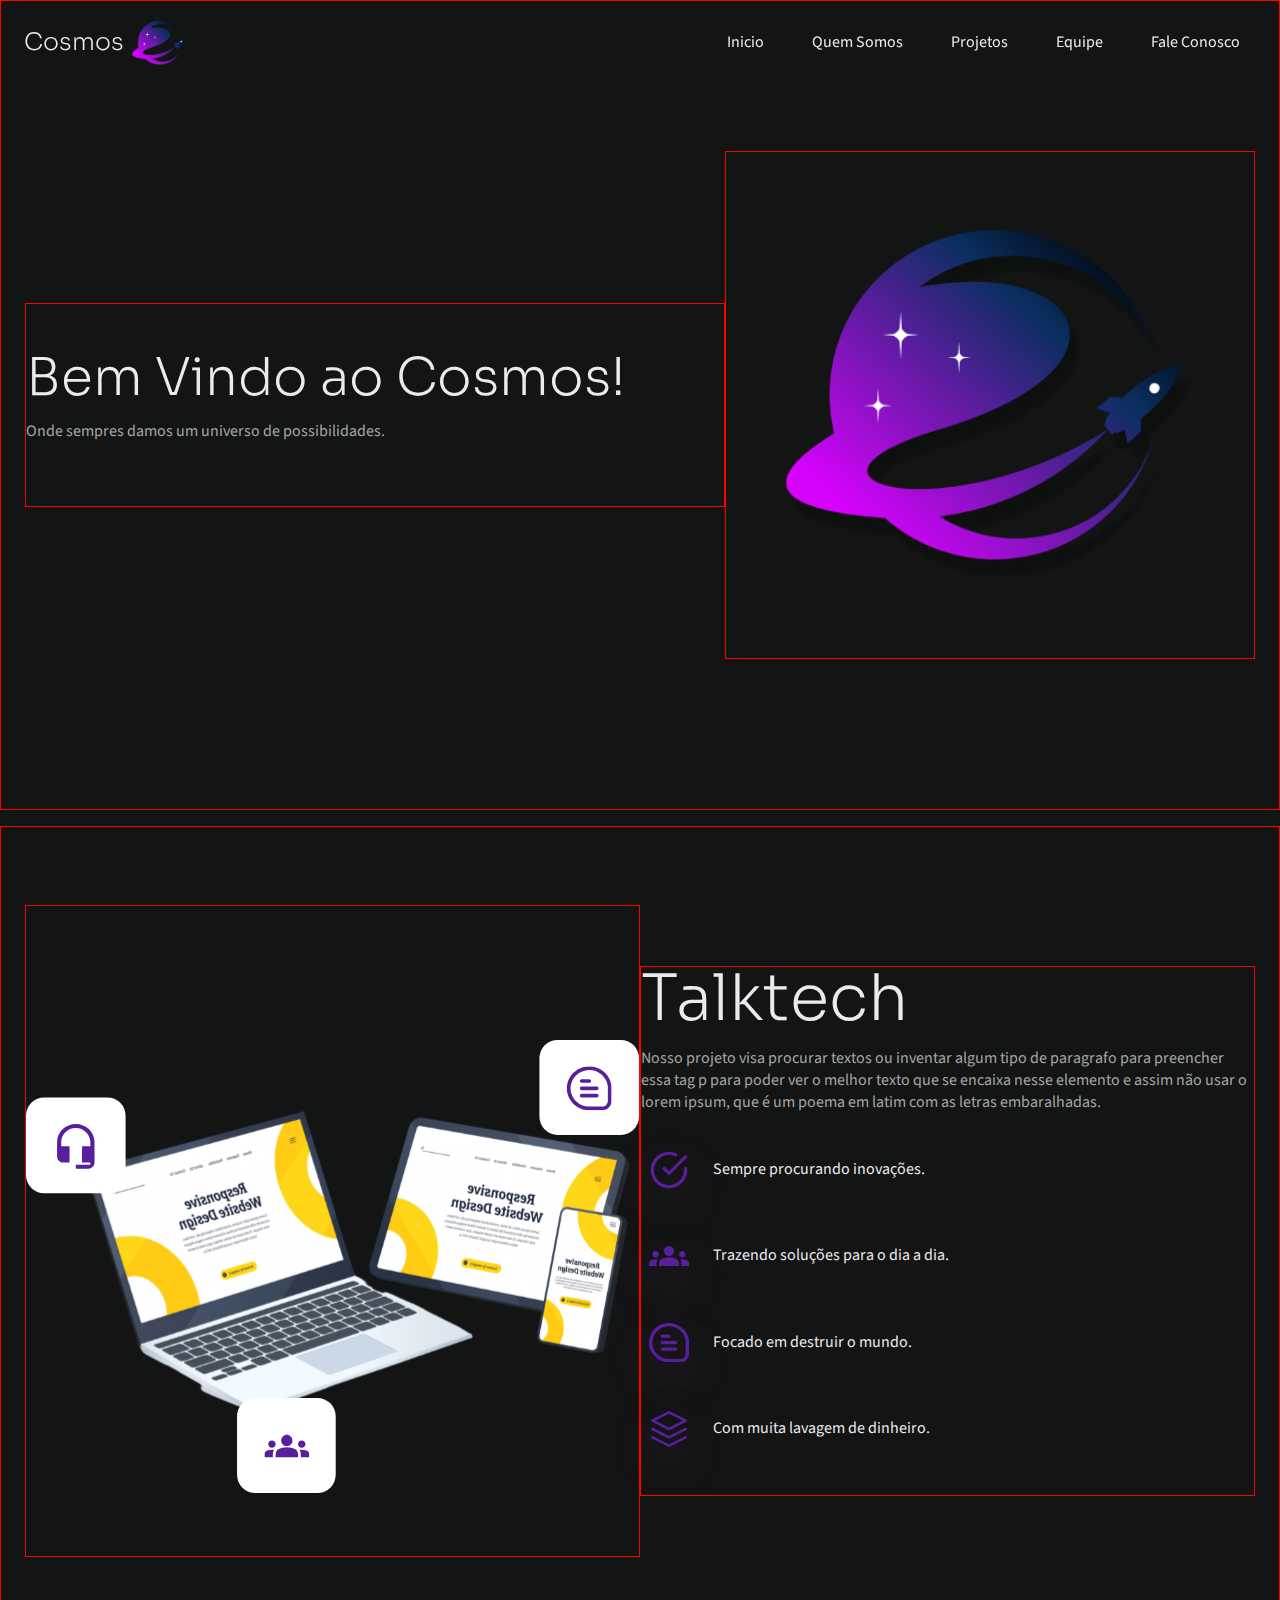
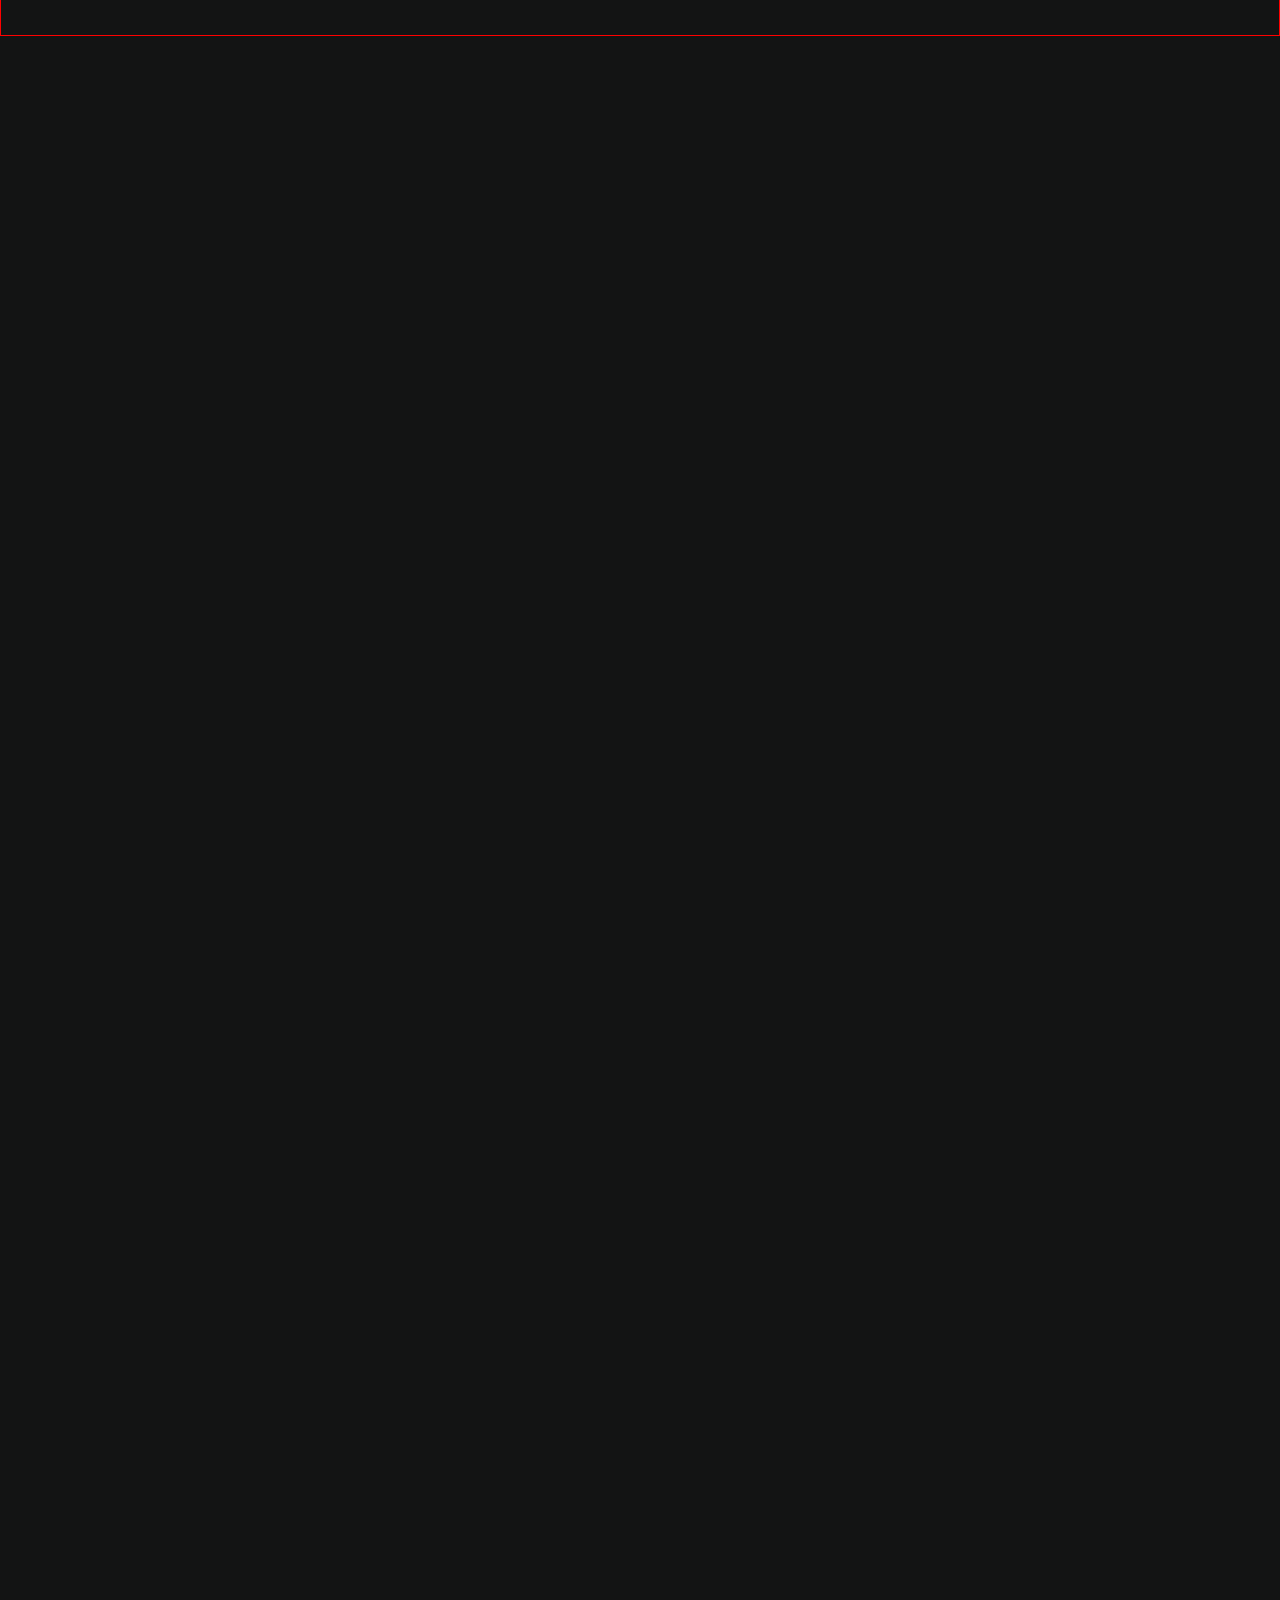
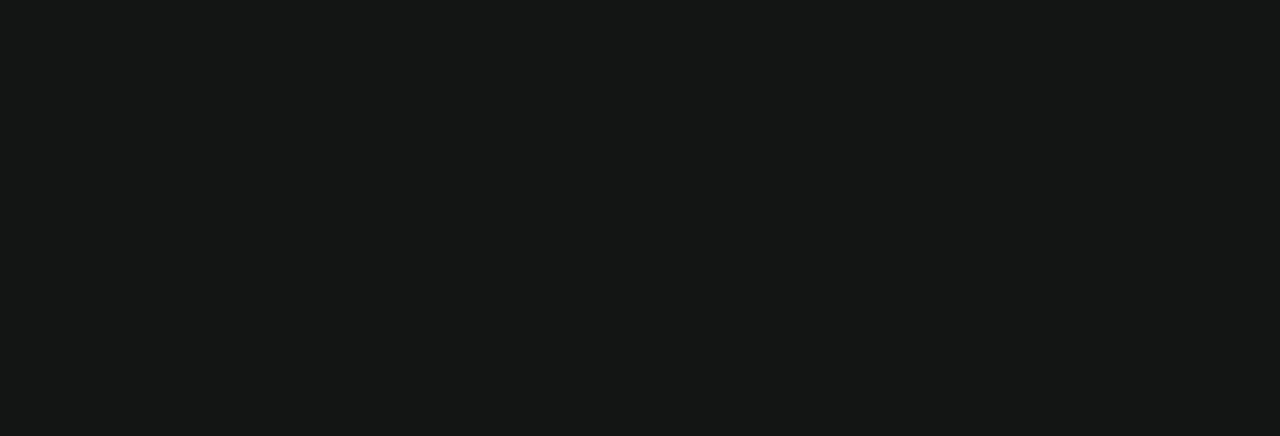
==== Cosmos/index.html @ 4d796daf "Add files via upload" ====
<!DOCTYPE html>
<html lang="pt-br">
<head>
    <meta charset="UTF-8">
    <meta http-equiv="X-UA-Compatible" content="IE=edge">
    <meta name="viewport" content="width=device-width, initial-scale=1.0">
    <link rel="preconnect" href="https://fonts.googleapis.com">
    <link rel="preconnect" href="https://fonts.gstatic.com" crossorigin>
    <link href="https://fonts.googleapis.com/css2?family=Sora:wght@300&family=Source+Sans+Pro:wght@200&display=swap" rel="stylesheet">
    <title>Cosmos</title>
    <link rel="stylesheet" href="css/style.css">
    <script src="js/svg-inject.min.js"></script>
</head>
<body>

    <!---========= HEADER =========-->
    <header id="header">

        <!---========= NAV-BAR MOBILE =========-->
        <nav class="navbar-mobile">
            <div class="bx" id="bx"></div>
            <div class="logo-nav">
                <h4>Cosmos</h4>
                <img id="img-logo" src="img/logomini.png" alt="">
            </div>
        </nav>

        <!---========= NAV-BAR DESKTOP =========-->
        <nav class="navbar-desktop">
            <div class="navbar-desktop-item-1">
                <div class="logo-nav">
                    <h4>Cosmos</h4>
                    <img id="img-logo" src="img/logomini.png" alt="">
                </div>
            </div>
            <div class="navbar-desktop-item-2">
                <a href="" class="nav-link-desktop">Inicio</a>
                <a href="" class="nav-link-desktop">Quem Somos</a>
                <a href="" class="nav-link-desktop">Projetos</a>
                <a href="" class="nav-link-desktop">Equipe</a>
                <a href="" class="nav-link-desktop">Fale Conosco</a>
            </div>
        </nav>

        <!---========= MENU MOBILE =========-->
        <nav class="menu-mobile" id="menu-mobile">
            <div class="nav-list-mobile">
                <a href="" class="nav-link-mobile mb-1">Inicio</a>
                <a href="" class="nav-link-mobile mb-1">Quem Somos</a>
                <a href="" class="nav-link-mobile mb-1">Projetos</a>
                <a href="" class="nav-link-mobile mb-1">Equipe</a>
                <a href="" class="nav-link-mobile mb-1">Fale Conosco</a>
            </div>
        </nav>

    </header>

    <!---========= HERO =========-->
    <main class="container border hero py-5">
        <div class="flex-item-2 py-3 border">
            <h2>Bem Vindo ao Cosmos!</h2>
            <p class="my-2">Onde sempres damos um universo de possibilidades.</p>
        </div>
        <div class="flex-item-1 border">
            <div class="logo">
                <img src="img/logo.png" alt="">
            </div>
        </div>
    </main>
    <!---========= TalkTech =========-->
    <section class="container border hero py-5 mt-2">
        <div class="flex-item-1 py-3 border">
            <img src="img/computer-icons.svg" alt="" width="500px" height="550px">
        </div>
        <div class="flex-item-1 border flex-column">
            <h1>Talktech</h1>
            <p class="mt-2">Nosso projeto visa procurar textos ou inventar algum tipo de paragrafo para preencher
                essa tag p para poder ver o melhor texto que se encaixa nesse elemento e assim não usar
                o lorem ipsum, que é um poema em latim com as letras embaralhadas.
            </p>
            <ul class="list mt-6">
                <li class="list-item bg-icon-check"><a>Sempre procurando inovações.</a></li>
                <li class="list-item bg-icon-people"><a>Trazendo soluções para o dia a dia.</a></li>
                <li class="list-item bg-icon-chat"><a>Focado em destruir o mundo.</a></li>
                <li class="list-item bg-icon-amount-cards"><a>Com muita lavagem de dinheiro.</a></li>
            </ul>
        </div>
    </section>

    <div style="height: 2000px;"></div>


    <!---========= JS =========-->
    <script src="js/app.js"></script>

</body>
</html>
---- Cosmos/css/style.css ----
*,
*:after,
*:before {
  padding: 0;
  margin: 0;
  box-sizing: border-box;
}

.container {
  max-width: 1440px;
  margin: 0 auto;
  padding: 96px 24px;
  display: flex;
  justify-content: center;
  align-items: center;
  flex-direction: row;
  overflow: hidden;
}
@media screen and (max-width: 960px) {
  .container {
    flex-direction: column;
    padding: 32px 18px;
  }
}

.flex-start {
  display: flex;
  justify-content: flex-start;
  align-items: center;
}

.flex-center {
  display: flex;
  justify-content: center;
  align-items: center;
}

.flex-column {
  flex-direction: column;
}

.relative {
  position: relative;
}

.flex-wrap {
  flex-wrap: wrap;
}

.flex-item-1 {
  flex: 1 1 360px;
}

.flex-item-2 {
  flex: 2 1 360px;
}

.flex-item-3 {
  flex: 3 1 360px;
}

.flex-item-4 {
  flex: 4 1 360px;
}

.flex-item-5 {
  flex: 5 1 360px;
}

.flex-item-auto {
  flex: 2 1 auto;
}

.w-auto {
  width: auto;
}

.w-100 {
  width: 100%;
}

.w-75 {
  width: 75%;
}

.w-50 {
  width: 50%;
}

.w-25 {
  width: 25%;
}

.hidden {
  overflow: hidden;
}

.hero {
  height: 90vh;
}
@media screen and (max-width: 960px) {
  .hero {
    height: auto;
  }
}

.list {
  margin-top: 36px;
}

.list-item {
  list-style: none;
  position: relative;
  padding: 8px 8px 8px 72px;
  margin-bottom: 48px;
}
@media screen and (max-width: 960px) {
  .list-item {
    margin-bottom: 32px;
  }
}
.list-item::after {
  position: absolute;
  top: 0;
  left: -8px;
  content: "";
  width: 64px;
  height: 64px;
}

h1 {
  color: #edeaef;
  font-family: "Sora", sans-serif;
  font-weight: 250;
  font-size: 64px;
  line-height: 100%;
}
@media screen and (max-width: 960px) {
  h1 {
    font-family: "Sora", sans-serif;
    font-weight: 250;
    font-size: 36px;
    line-height: 100%;
  }
}

h2 {
  color: #edeaef;
  font-family: "Sora", sans-serif;
  font-weight: 250;
  font-size: 52px;
  line-height: 100%;
}
@media screen and (max-width: 960px) {
  h2 {
    font-family: "Sora", sans-serif;
    font-weight: 250;
    font-size: 36px;
    line-height: 100%;
  }
}

h3 {
  color: #edeaef;
  font-family: "Sora", sans-serif;
  font-weight: 250;
  font-size: 36px;
  line-height: 120%;
}
@media screen and (max-width: 960px) {
  h3 {
    font-family: "Sora", sans-serif;
    font-weight: 250;
    font-size: 24px;
    line-height: 120%;
  }
}

h4 {
  color: #edeaef;
  font-family: "Sora", sans-serif;
  font-weight: 250;
  font-size: 24px;
  line-height: 130%;
}
@media screen and (max-width: 960px) {
  h4 {
    font-family: "Sora", sans-serif;
    font-weight: 250;
    font-size: 18px;
    line-height: 130%;
  }
}

h5 {
  text-transform: uppercase;
  background: linear-gradient(220.94deg, #a950c4 14.43%, #82269e 85.28%);
  background-clip: text;
  -webkit-background-clip: text;
  -webkit-text-fill-color: transparent;
  font-weight: bold;
  font-family: "Sora", sans-serif;
  font-weight: 250;
  font-size: 18px;
  line-height: 140%;
}
@media screen and (max-width: 960px) {
  h5 {
    font-family: "Sora", sans-serif;
    font-weight: 250;
    font-size: 16px;
    line-height: 150%;
  }
}

p {
  color: #a6a6a7;
  font-family: "Source Sans Pro", sans-serif;
  font-size: 16px;
  line-height: 140%;
}
@media screen and (max-width: 960px) {
  p {
    font-family: "Source Sans Pro", sans-serif;
    font-size: 14px;
    line-height: 150%;
  }
}

.bold {
  font-weight: bold;
  color: #353436;
}

strong {
  color: #232224;
  font-family: "Source Sans Pro", sans-serif;
  font-size: 16px;
  line-height: 140%;
}
@media screen and (max-width: 960px) {
  strong {
    font-family: "Source Sans Pro", sans-serif;
    font-size: 14px;
    line-height: 150%;
  }
}

.text-center {
  text-align: center;
}

a {
  font-family: "Source Sans Pro", sans-serif;
  font-size: 16px;
  line-height: 140%;
  text-decoration: none;
  color: #edeaef;
  transition: 0.5s ease;
}
a:hover {
  opacity: 0.9;
}

.btn {
  background: linear-gradient(220.94deg, #a950c4 14.43%, #82269e 85.28%);
  border-radius: 14px;
  text-decoration: none;
  font-family: "Source Sans Pro", sans-serif;
  font-size: 14px;
  line-height: 150%;
  color: #fefbff;
  padding: 12px 32px;
  transition: 0.3s ease;
  box-shadow: 0px 17px 17px rgba(204, 204, 204, 0.04), 0px 5.125px 5.125px rgba(204, 204, 204, 0.0260636), 0px 2.12866px 2.12866px rgba(204, 204, 204, 0.02), 0px 0.769896px 0.769896px rgba(204, 204, 204, 0.0139364);
}
.btn:hover {
  box-shadow: 0px 17px 17px rgba(169, 80, 196, 0.13), 0px 5.125px 5.125px rgba(169, 80, 196, 0.0847066), 0px 2.12866px 2.12866px rgba(169, 80, 196, 0.065), 0px 0.769896px 0.769896px rgba(169, 80, 196, 0.0452935);
  transform: scale(1.02);
  opacity: 0.9;
}

.s-0 {
  margin: 0;
  padding: 0;
}

.m-1 {
  margin: 8px;
}

.m-2 {
  margin: 16px;
}

.m-3 {
  margin: 48px;
}

.m-4 {
  margin: 72px;
}

.m-5 {
  margin: 128px;
}

.mt-1 {
  margin-top: 8px;
}

.mt-2 {
  margin-top: 16px;
}

.mt-3 {
  margin-top: 48px;
}

.mt-4 {
  margin-top: 72px;
}

.mt-5 {
  margin-top: 128px;
}

.ml-1 {
  margin-left: 8px;
}

.ml-2 {
  margin-left: 16px;
}

.ml-3 {
  margin-left: 48px;
}

.ml-4 {
  margin-left: 72px;
}

.ml-5 {
  margin-left: 128px;
}

.mr-1 {
  margin-right: 8px;
}

.mr-2 {
  margin-right: 16px;
}

.mr-3 {
  margin-right: 48px;
}

.mr-4 {
  margin-right: 72px;
}

.mr-5 {
  margin-right: 128px;
}

.mb-1 {
  margin-bottom: 8px;
}

.mb-2 {
  margin-bottom: 16px;
}

.mb-3 {
  margin-bottom: 48px;
}

.mb-4 {
  margin-bottom: 72px;
}

.mb-5 {
  margin-bottom: 128px;
}

.mx-1 {
  margin-left: 8px;
  margin-right: 8px;
}

.mx-2 {
  margin-left: 16px;
  margin-right: 16px;
}

.mx-3 {
  margin-left: 48px;
  margin-right: 48px;
}

.mx-4 {
  margin-left: 72px;
  margin-right: 72px;
}

.mx-5 {
  margin-left: 128px;
  margin-right: 128px;
}

.my-1 {
  margin-top: 8px;
  margin-bottom: 8px;
}

.my-2 {
  margin-top: 16px;
  margin-bottom: 16px;
}

.my-3 {
  margin-top: 48px;
  margin-bottom: 48px;
}

.my-4 {
  margin-top: 72px;
  margin-bottom: 72px;
}

.my-5 {
  margin-top: 128px;
  margin-bottom: 128px;
}

.p-1 {
  padding: 8px;
}

.p-2 {
  padding: 16px;
}

.p-3 {
  padding: 48px;
}

.p-4 {
  padding: 72px;
}

.p-5 {
  padding: 128px;
}

.pt-1 {
  padding-top: 8px;
}

.pt-2 {
  padding-top: 16px;
}

.pt-3 {
  padding-top: 48px;
}

.pt-4 {
  padding-top: 72px;
}

.pt-5 {
  padding-top: 128px;
}

.pl-1 {
  padding-left: 8px;
}

.pl-2 {
  padding-left: 16px;
}

.pl-3 {
  padding-left: 48px;
}

.pl-4 {
  padding-left: 72px;
}

.pl-5 {
  padding-left: 128px;
}

.pr-1 {
  padding-right: 8px;
}

.pr-2 {
  padding-right: 16px;
}

.pr-3 {
  padding-right: 48px;
}

.pr-4 {
  padding-right: 72px;
}

.pr-5 {
  padding-right: 128px;
}

.pb-1 {
  padding-bottom: 8px;
}

.pb-2 {
  padding-bottom: 16px;
}

.pb-3 {
  padding-bottom: 48px;
}

.pb-4 {
  padding-bottom: 72px;
}

.pb-5 {
  padding-bottom: 128px;
}

.px-1 {
  padding-left: 8px;
  padding-right: 8px;
}

.px-2 {
  padding-left: 16px;
  padding-right: 16px;
}

.px-3 {
  padding-left: 48px;
  padding-right: 48px;
}

.px-4 {
  padding-left: 72px;
  padding-right: 72px;
}

.px-5 {
  padding-left: 128px;
  padding-right: 128px;
}

.py-1 {
  padding-top: 8px;
  padding-bottom: 8px;
}

.py-2 {
  padding-top: 16px;
  padding-bottom: 16px;
}

.py-3 {
  padding-top: 48px;
  padding-bottom: 48px;
}

.py-4 {
  padding-top: 72px;
  padding-bottom: 72px;
}

.py-5 {
  padding-top: 128px;
  padding-bottom: 128px;
}

html {
  scroll-behavior: smooth;
}

body {
  width: 100%;
  height: 100vh;
  position: relative;
  scroll-behavior: smooth;
  background: #131414;
}

svg {
  width: 100%;
}

img {
  width: 100%;
}

#img-logo {
  width: 100%;
  height: 65px;
}

.border {
  border: 1px solid red;
}

header {
  width: 100%;
  background-color: transparent;
  box-shadow: none;
  transition: 0.5s ease;
  position: fixed;
  z-index: 800;
}

.active-header {
  background: rgba(28, 28, 28, 0.45);
  -webkit-backdrop-filter: blur(19.5px);
          backdrop-filter: blur(19.5px);
}

.navbar-desktop {
  max-width: 1440px;
  margin: 0 auto;
  padding: 10px 24px;
  display: flex;
  justify-content: space-between;
  align-items: center;
}
@media screen and (max-width: 960px) {
  .navbar-desktop {
    display: none;
  }
}

.logo-nav {
  display: flex;
  justify-content: center;
  align-items: center;
  z-index: 800;
}

.logo {
  display: flex;
  justify-content: center;
  align-items: center;
}

.navbar-desktop-item-1 {
  flex: 1 1 auto;
  display: flex;
  justify-content: flex-start;
  align-items: center;
}

.navbar-desktop-item-2 {
  flex: 1 1 auto;
  display: flex;
  justify-content: flex-end;
  align-items: center;
}

.nav-link-desktop {
  margin-left: 16px;
  display: inline-block;
  padding: 12px 16px;
}

.navbar-mobile {
  max-width: 1440px;
  margin: 0 auto;
  padding: 10px 24px;
  display: none;
}
@media screen and (max-width: 960px) {
  .navbar-mobile {
    display: flex;
    justify-content: space-between;
    align-items: center;
  }
}

.bx {
  width: 36px;
  height: 36px;
  position: relative;
  cursor: pointer;
  z-index: 800;
}
.bx:after {
  content: "";
  position: absolute;
  top: 40%;
  left: 17%;
  width: 70%;
  height: 2px;
  border-radius: 2px;
  background-color: #82269e;
  transition: 0.7s ease;
}
.bx:before {
  content: "";
  position: absolute;
  top: 64%;
  left: 17%;
  width: 70%;
  height: 2px;
  background-color: #82269e;
  transition: 0.7s ease;
}

.active-bx {
  width: 36px;
  height: 36px;
  position: relative;
  cursor: pointer;
  z-index: 800;
}
.active-bx::after {
  content: "";
  position: absolute;
  top: 50%;
  left: 17%;
  transform: rotate(-135deg);
  width: 70%;
  height: 2px;
  background-color: #82269e;
}
.active-bx::before {
  content: "";
  position: absolute;
  top: 50%;
  left: 17%;
  transform: rotate(315deg);
  width: 70%;
  height: 2px;
  background-color: #82269e;
}

.menu-mobile {
  width: 100vw;
  height: 100vh;
  background-color: #161617;
  display: flex;
  justify-content: center;
  align-items: center;
  position: absolute;
  opacity: 0;
  pointer-events: none;
  z-index: 999;
  transition: 0.7s ease;
}

.active-menu-mobile {
  opacity: 1;
  pointer-events: all;
}

.nav-list-mobile {
  max-width: 1440px;
  display: flex;
  flex-direction: column;
}

.nav-link-mobile {
  display: inline-block;
  font-family: "Sora", sans-serif;
  font-weight: 250;
  font-size: 36px;
  line-height: 120%;
  color: #a6a6a7;
  padding: 16px 24px;
  position: relative;
}
.nav-link-mobile::after {
  content: "";
  position: absolute;
  top: 90%;
  left: 16px;
  width: 0%;
  height: 2px;
  transition: 1s ease;
  background-color: #82269e;
}
.nav-link-mobile:hover {
  color: #82269e;
}
.nav-link-mobile:hover::After {
  width: 100%;
}

.bg-icon-mobile::after {
  background-image: url("../svg/icon-mobile.svg");
  background-size: cover;
  transition: 0.5s ease;
  cursor: pointer;
  filter: drop-shadow(0px 16px 24px rgba(169, 80, 196, 0.25));
}
.bg-icon-mobile:hover::after {
  transform: scale(1.05);
}

.bg-icon-time::after {
  background-image: url("../svg/icon-time.svg");
  background-size: cover;
  transition: 0.5s ease;
  cursor: pointer;
  filter: drop-shadow(0px 16px 24px rgba(169, 80, 196, 0.25));
}
.bg-icon-time:hover::after {
  transform: scale(1.05);
}

.bg-icon-config::after {
  background-image: url("../svg/icon-config.svg");
  background-size: cover;
  transition: 0.5s ease;
  cursor: pointer;
  filter: drop-shadow(0px 16px 24px rgba(169, 80, 196, 0.25));
}
.bg-icon-config:hover::after {
  transform: scale(1.05);
}

.bg-icon-contactless::after {
  background-image: url("../svg/icon-contactless.svg");
  background-size: cover;
  transition: 0.5s ease;
  cursor: pointer;
  filter: drop-shadow(0px 16px 24px rgba(169, 80, 196, 0.25));
}
.bg-icon-contactless:hover::after {
  transform: scale(1.05);
}

.bg-icon-card::after {
  background-image: url("../svg/icon-card.svg");
  background-size: cover;
  transition: 0.5s ease;
  cursor: pointer;
  filter: drop-shadow(0px 16px 24px rgba(169, 80, 196, 0.25));
}
.bg-icon-card:hover::after {
  transform: scale(1.05);
}

.bg-icon-check::after {
  background-image: url("../img/check-circle.svg");
  background-size: cover;
  transition: 0.5s ease;
  cursor: pointer;
  filter: drop-shadow(0px 16px 24px rgba(169, 80, 196, 0.25));
  width: 40px;
  height: 40px;
  left: 8px;
}
.bg-icon-check:hover::after {
  transform: scale(1.05);
}

.bg-icon-people::after {
  background-image: url("../img/icon-people.svg");
  background-size: cover;
  transition: 0.5s ease;
  cursor: pointer;
  filter: drop-shadow(0px 16px 24px rgba(169, 80, 196, 0.25));
  width: 40px;
  height: 40px;
  left: 8px;
}
.bg-icon-people:hover::after {
  transform: scale(1.05);
}

.bg-icon-chat::after {
  background-image: url("../img/icon-chat.svg");
  background-size: cover;
  transition: 0.5s ease;
  cursor: pointer;
  filter: drop-shadow(0px 16px 24px rgba(169, 80, 196, 0.25));
  width: 40px;
  height: 40px;
  left: 8px;
}
.bg-icon-chat:hover::after {
  transform: scale(1.05);
}

.bg-icon-amount-cards::after {
  background-image: url("../img/icon-amount-cards.svg");
  background-size: cover;
  transition: 0.5s ease;
  cursor: pointer;
  filter: drop-shadow(0px 16px 24px rgba(169, 80, 196, 0.25));
  width: 40px;
  height: 40px;
  left: 8px;
}
.bg-icon-amount-cards:hover::after {
  transform: scale(1.05);
}/*# sourceMappingURL=style.css.map */
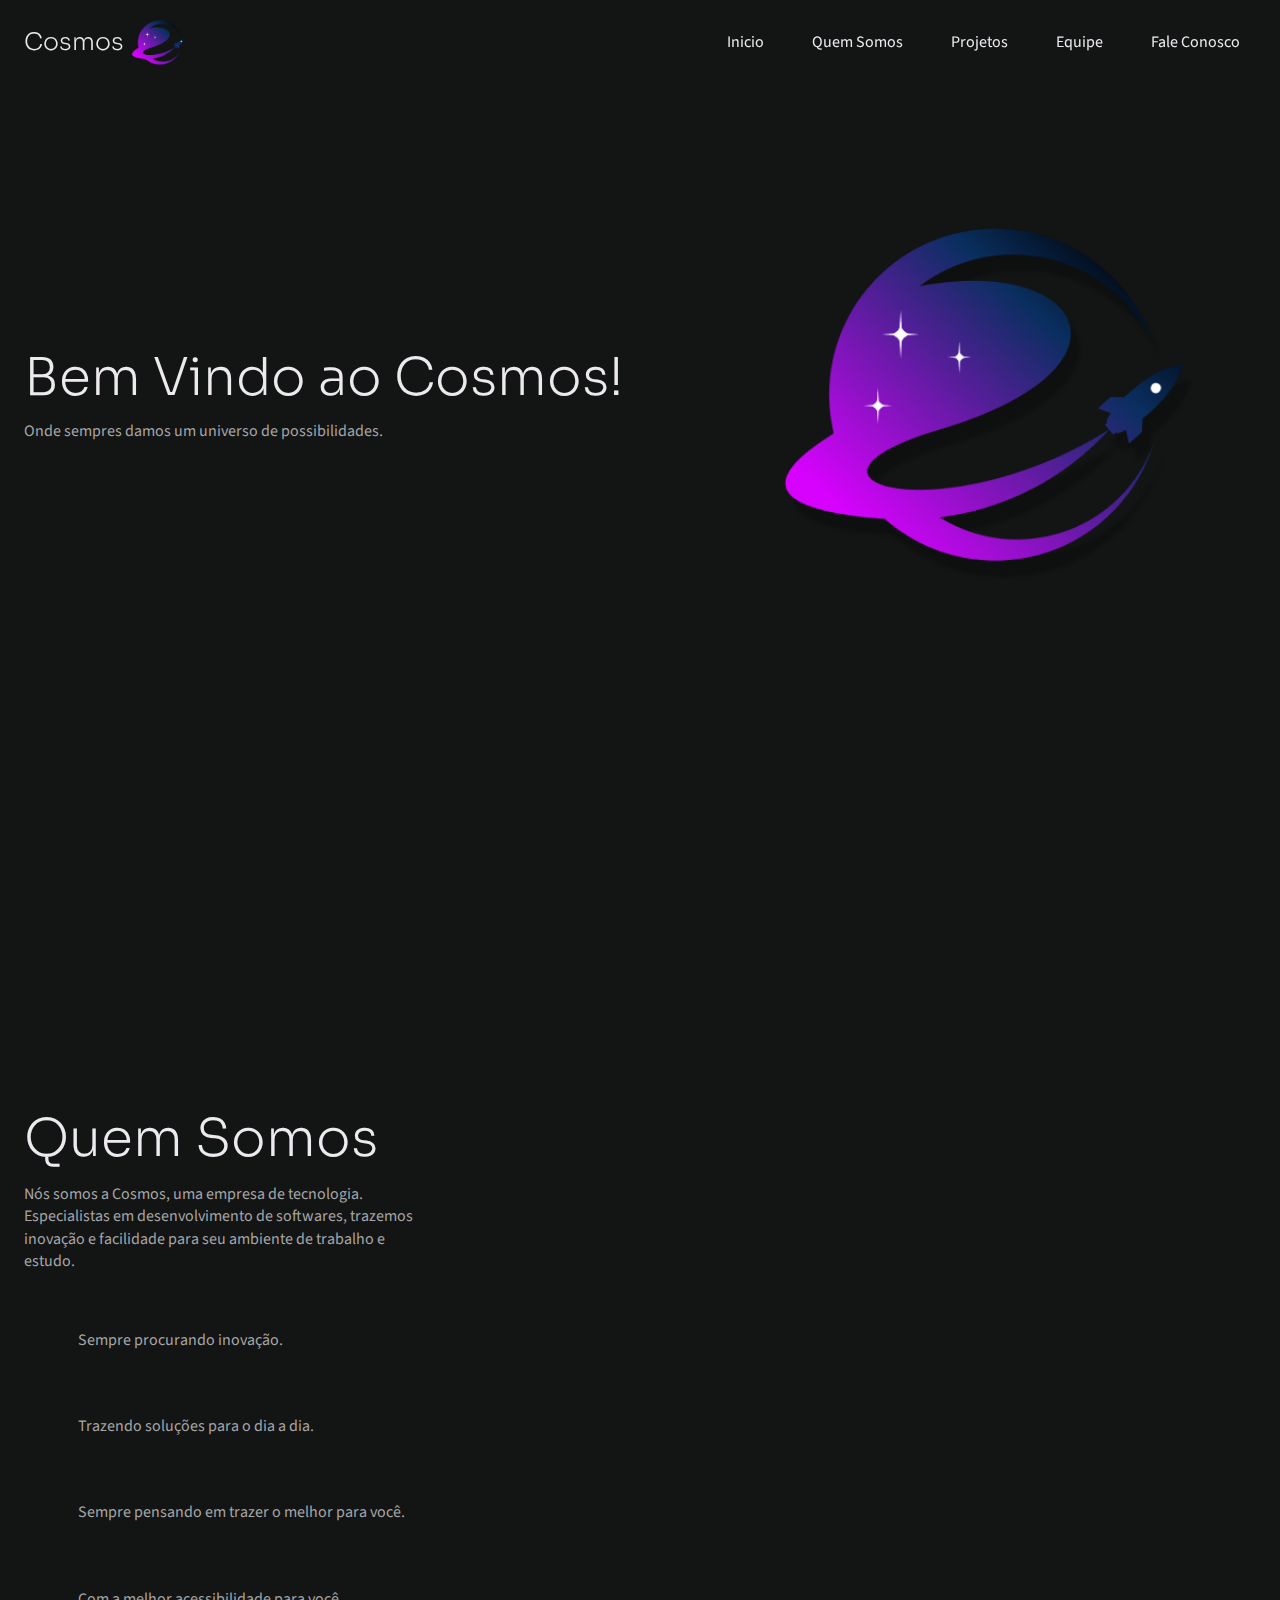
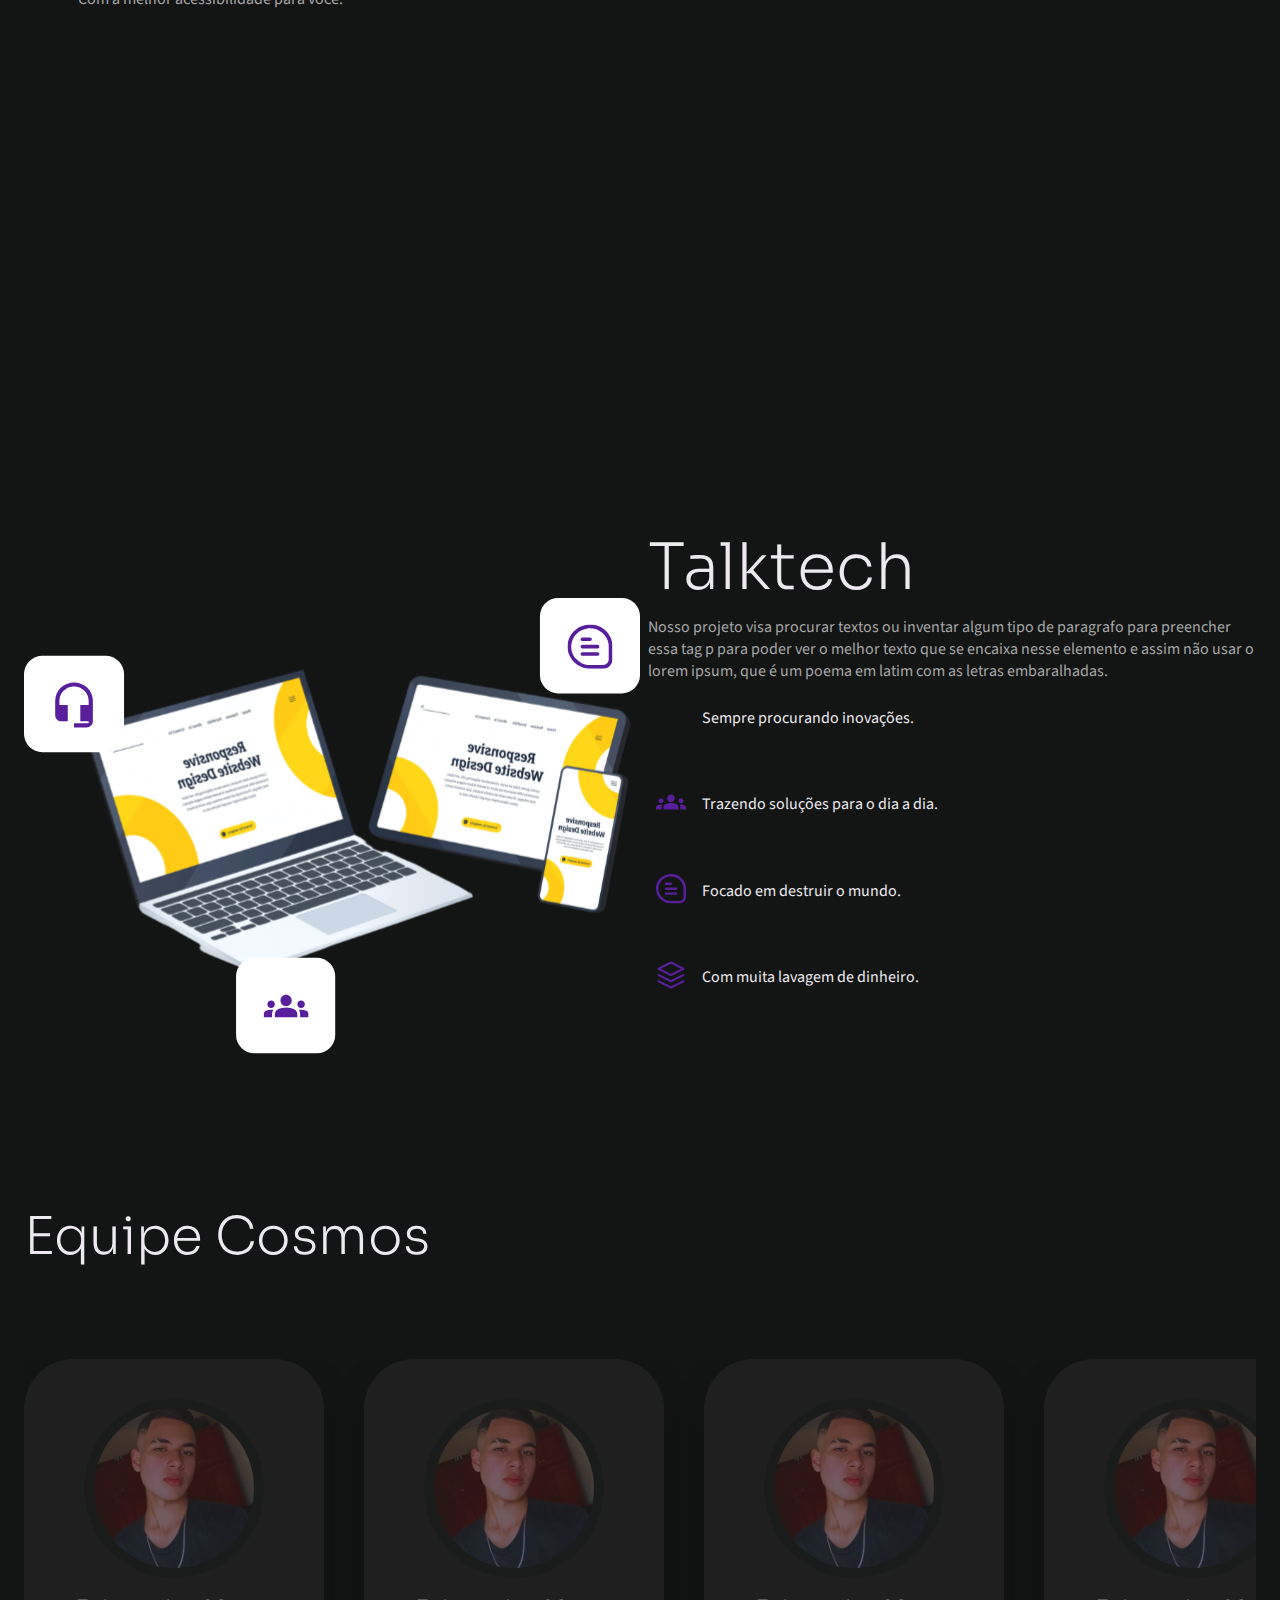
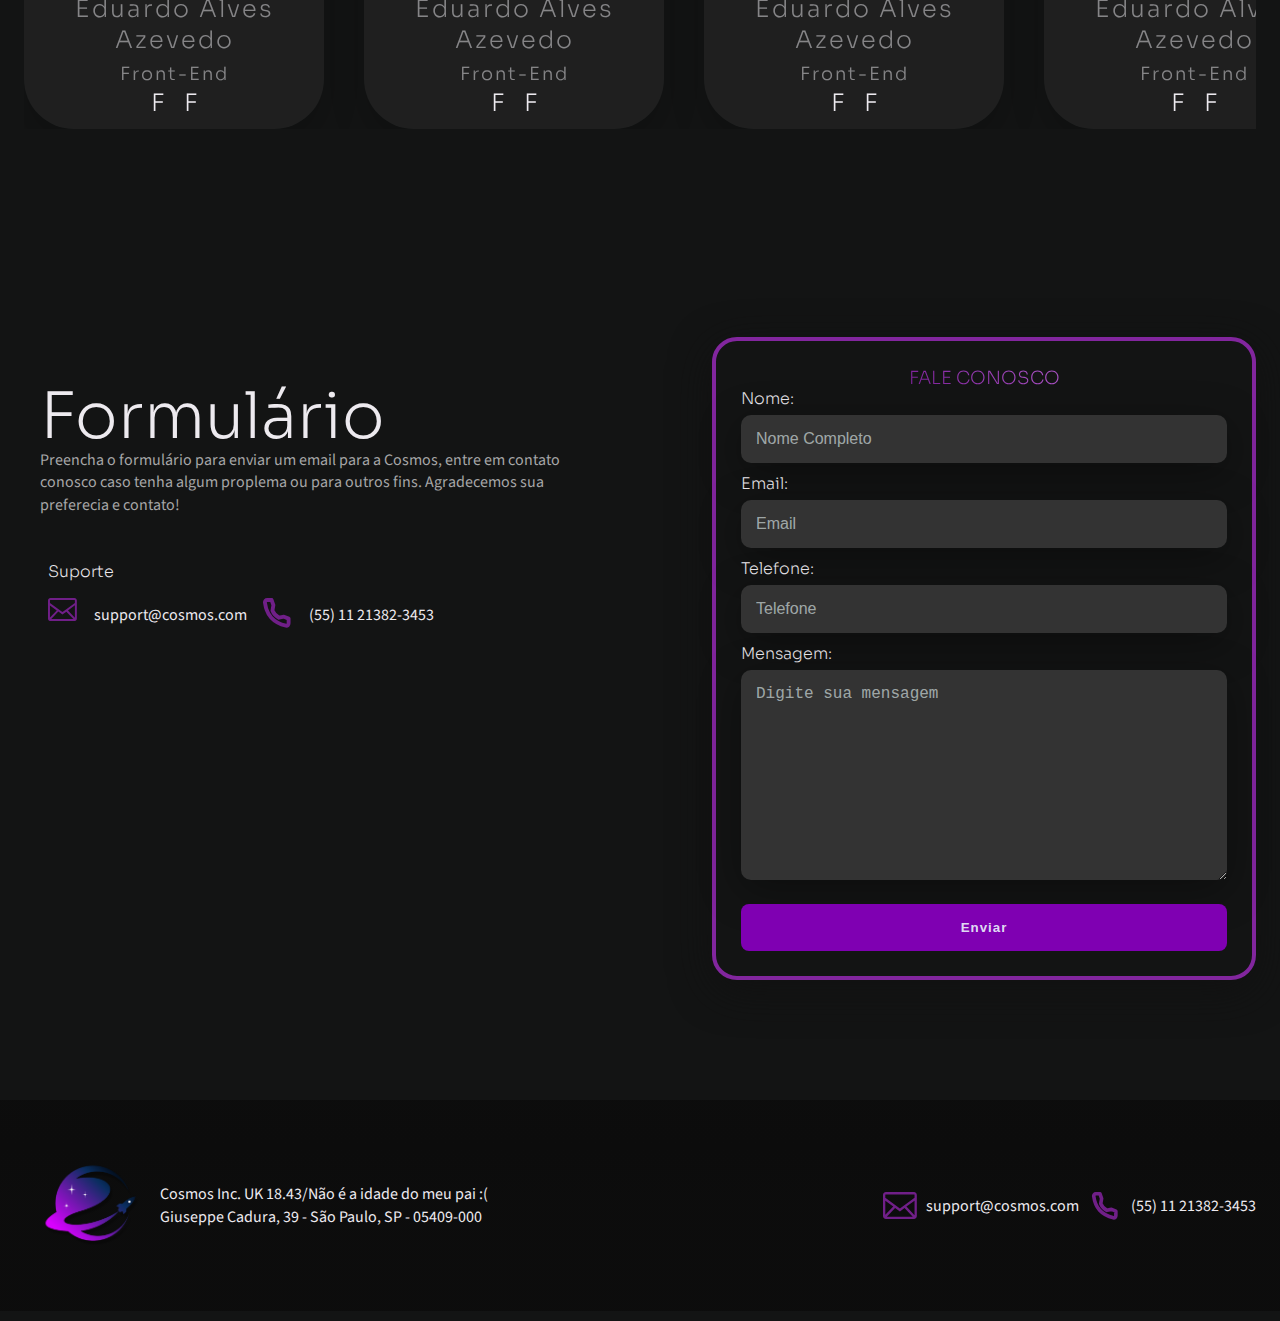
==== commit 6e904b29: "Add files via upload" ====
--- a/Cosmos/index.html
+++ b/Cosmos/index.html
@@ -1,16 +1,19 @@
 <!DOCTYPE html>
 <html lang="pt-br">
+
 <head>
     <meta charset="UTF-8">
     <meta http-equiv="X-UA-Compatible" content="IE=edge">
     <meta name="viewport" content="width=device-width, initial-scale=1.0">
     <link rel="preconnect" href="https://fonts.googleapis.com">
     <link rel="preconnect" href="https://fonts.gstatic.com" crossorigin>
-    <link href="https://fonts.googleapis.com/css2?family=Sora:wght@300&family=Source+Sans+Pro:wght@200&display=swap" rel="stylesheet">
+    <link href="https://fonts.googleapis.com/css2?family=Sora:wght@300&family=Source+Sans+Pro:wght@200&display=swap"rel="stylesheet">
+    <link rel="stylesheet" href="https://unpkg.com/swiper/swiper-bundle.min.css">
     <title>Cosmos</title>
     <link rel="stylesheet" href="css/style.css">
     <script src="js/svg-inject.min.js"></script>
 </head>
+
 <body>
 
     <!---========= HEADER =========-->
@@ -56,29 +59,64 @@
     </header>
 
     <!---========= HERO =========-->
-    <main class="container border hero py-5">
-        <div class="flex-item-2 py-3 border">
+    <main class="container hero py-5">
+        <div class="flex-item-2 py-3">
             <h2>Bem Vindo ao Cosmos!</h2>
             <p class="my-2">Onde sempres damos um universo de possibilidades.</p>
         </div>
-        <div class="flex-item-1 border">
+        <div class="flex-item-1">
             <div class="logo">
                 <img src="img/logo.png" alt="">
             </div>
         </div>
     </main>
+
+    <!---========= SECTION PEOPLE =========-->
+    <section class="container">
+        <div class="flex-item-4 flex-column">
+            <h2>Quem Somos</h2>
+            <br>
+            <p>
+                Nós somos a Cosmos, uma empresa de tecnologia. Especialistas em desenvolvimento de softwares,
+                trazemos inovação e facilidade para seu ambiente de trabalho e estudo.
+            </p>
+
+            <ul class="list mt-3">
+                <li class="list-item bg-icon-check">
+                    <p>Sempre procurando inovação.</p>
+                </li>
+                <li class="list-item bg-icon-check">
+                    <p>Trazendo soluções para o dia a dia.</p>
+                </li>
+                <li class="list-item bg-icon-check">
+                    <p>Sempre pensando em trazer o melhor para você.</p>
+                </li>
+                <li class="list-item bg-icon-check">
+                    <p>Com a melhor acessibilidade para você.</p>
+                </li>
+            </ul>
+        </div>
+        <div class="flex-item-3 mx-2">
+            <img src="svg/svg-people1.svg" alt="" onload="SVGInject(this)">
+        </div>
+        <div class="flex-item-1 flex-column mx-2 my-3">
+            <img src="svg/svg-people2.svg" class="mx-2 my-2" id="people2" alt="" onload="SVGInject(this)">
+            <img src="svg/svg-people3.svg" class="mx-2 my-2" alt="" onload="SVGInject(this)">
+        </div>
+    </section>
+
     <!---========= TalkTech =========-->
-    <section class="container border hero py-5 mt-2">
-        <div class="flex-item-1 py-3 border">
-            <img src="img/computer-icons.svg" alt="" width="500px" height="550px">
-        </div>
-        <div class="flex-item-1 border flex-column">
+    <section class="container hero py-5 mt-2">
+        <div class="flex-item-1 py-3">
+            <img src="svg/computer-icons.svg" alt="" width="500px" height="550px">
+        </div>
+        <div class="flex-item-1 flex-column pl-1">
             <h1>Talktech</h1>
             <p class="mt-2">Nosso projeto visa procurar textos ou inventar algum tipo de paragrafo para preencher
                 essa tag p para poder ver o melhor texto que se encaixa nesse elemento e assim não usar
                 o lorem ipsum, que é um poema em latim com as letras embaralhadas.
             </p>
-            <ul class="list mt-6">
+            <ul class="list mt-2">
                 <li class="list-item bg-icon-check"><a>Sempre procurando inovações.</a></li>
                 <li class="list-item bg-icon-people"><a>Trazendo soluções para o dia a dia.</a></li>
                 <li class="list-item bg-icon-chat"><a>Focado em destruir o mundo.</a></li>
@@ -87,11 +125,312 @@
         </div>
     </section>
 
-    <div style="height: 2000px;"></div>
+    <!---========= EQUIPE COSMOS =========-->
+    <section class="box mt-2">
+        <h2>Equipe Cosmos</h2>
+    </section>
+    <section class="container-swiper">
+        <div class="swiper-container">
+            <div class="swiper-wrapper">
+                <!--============ CARD DESENVOLVEDORES ===========-->
+                <div class="swiper-slide">
+                    <div class="content">
+                        <div class="imgBx mb-2"><img class="img-Devs" src="img/eduardo.jpeg" alt=""></div>
+                        <div class="contentTx">
+                            <h4 class="txt-devs">Eduardo Alves Azevedo <br> <span class="devs-func"> Front-End </span></h4>
+                        </div>    
+                    </div>
+                    <ul class="sci">
+                        <li class="icon bg-icon-inst" >
+                            <a href=""><h4>F</h4></a>
+                        </li>
+                        <li class="icon bg-icon-git" >
+                            <a href=""><h4>F</h4></a>
+                        </li>
+                    </ul>
+                </div>
+                <div class="swiper-slide">
+                    <div class="content">
+                        <div class="imgBx mb-2"><img class="img-Devs" src="img/eduardo.jpeg" alt=""></div>
+                        <div class="contentTx">
+                            <h4 class="txt-devs">Eduardo Alves Azevedo <br> <span class="devs-func"> Front-End </span></h4>
+                        </div>    
+                    </div>
+                    <ul class="sci">
+                        <li class="icon bg-icon-inst" >
+                            <a href=""><h4>F</h4></a>
+                        </li>
+                        <li class="icon bg-icon-git" >
+                            <a href=""><h4>F</h4></a>
+                        </li>
+                    </ul>
+                </div>
+                <div class="swiper-slide">
+                    <div class="content">
+                        <div class="imgBx mb-2"><img class="img-Devs" src="img/eduardo.jpeg" alt=""></div>
+                        <div class="contentTx">
+                            <h4 class="txt-devs">Eduardo Alves Azevedo <br> <span class="devs-func"> Front-End </span></h4>
+                        </div>    
+                    </div>
+                    <ul class="sci">
+                        <li class="icon bg-icon-inst" >
+                            <a href=""><h4>F</h4></a>
+                        </li>
+                        <li class="icon bg-icon-git" >
+                            <a href=""><h4>F</h4></a>
+                        </li>
+                    </ul>
+                </div>
+                <div class="swiper-slide">
+                    <div class="content">
+                        <div class="imgBx mb-2"><img class="img-Devs" src="img/eduardo.jpeg" alt=""></div>
+                        <div class="contentTx">
+                            <h4 class="txt-devs">Eduardo Alves Azevedo <br> <span class="devs-func"> Front-End </span></h4>
+                        </div>    
+                    </div>
+                    <ul class="sci">
+                        <li class="icon bg-icon-inst" >
+                            <a href=""><h4>F</h4></a>
+                        </li>
+                        <li class="icon bg-icon-git" >
+                            <a href=""><h4>F</h4></a>
+                        </li>
+                    </ul>
+                </div>
+                <div class="swiper-slide">
+                    <div class="content">
+                        <div class="imgBx mb-2"><img class="img-Devs" src="img/eduardo.jpeg" alt=""></div>
+                        <div class="contentTx">
+                            <h4 class="txt-devs">Eduardo Alves Azevedo <br> <span class="devs-func"> Front-End </span></h4>
+                        </div>    
+                    </div>
+                    <ul class="sci">
+                        <li class="icon bg-icon-inst" >
+                            <a href=""><h4>F</h4></a>
+                        </li>
+                        <li class="icon bg-icon-git" >
+                            <a href=""><h4>F</h4></a>
+                        </li>
+                    </ul>
+                </div>
+                <div class="swiper-slide">
+                    <div class="content">
+                        <div class="imgBx mb-2"><img class="img-Devs" src="img/eduardo.jpeg" alt=""></div>
+                        <div class="contentTx">
+                            <h4 class="txt-devs">Eduardo Alves Azevedo <br> <span class="devs-func"> Front-End </span></h4>
+                        </div>    
+                    </div>
+                    <ul class="sci">
+                        <li class="icon bg-icon-inst" >
+                            <a href=""><h4>F</h4></a>
+                        </li>
+                        <li class="icon bg-icon-git" >
+                            <a href=""><h4>F</h4></a>
+                        </li>
+                    </ul>
+                </div>
+                <div class="swiper-slide">
+                    <div class="content">
+                        <div class="imgBx mb-2"><img class="img-Devs" src="img/eduardo.jpeg" alt=""></div>
+                        <div class="contentTx">
+                            <h4 class="txt-devs">Eduardo Alves Azevedo <br> <span class="devs-func"> Front-End </span></h4>
+                        </div>    
+                    </div>
+                    <ul class="sci">
+                        <li class="icon bg-icon-inst" >
+                            <a href=""><h4>F</h4></a>
+                        </li>
+                        <li class="icon bg-icon-git" >
+                            <a href=""><h4>F</h4></a>
+                        </li>
+                    </ul>
+                </div>
+                <div class="swiper-slide">
+                    <div class="content">
+                        <div class="imgBx mb-2"><img class="img-Devs" src="img/eduardo.jpeg" alt=""></div>
+                        <div class="contentTx">
+                            <h4 class="txt-devs">Eduardo Alves Azevedo <br> <span class="devs-func"> Front-End </span></h4>
+                        </div>    
+                    </div>
+                    <ul class="sci">
+                        <li class="icon bg-icon-inst" >
+                            <a href=""><h4>F</h4></a>
+                        </li>
+                        <li class="icon bg-icon-git" >
+                            <a href=""><h4>F</h4></a>
+                        </li>
+                    </ul>
+                </div>
+                <div class="swiper-slide">
+                    <div class="content">
+                        <div class="imgBx mb-2"><img class="img-Devs" src="img/eduardo.jpeg" alt=""></div>
+                        <div class="contentTx">
+                            <h4 class="txt-devs">Eduardo Alves Azevedo <br> <span class="devs-func"> Front-End </span></h4>
+                        </div>    
+                    </div>
+                    <ul class="sci">
+                        <li class="icon bg-icon-inst" >
+                            <a href=""><h4>F</h4></a>
+                        </li>
+                        <li class="icon bg-icon-git" >
+                            <a href=""><h4>F</h4></a>
+                        </li>
+                    </ul>
+                </div>
+                <div class="swiper-slide">
+                    <div class="content">
+                        <div class="imgBx mb-2"><img class="img-Devs" src="img/eduardo.jpeg" alt=""></div>
+                        <div class="contentTx">
+                            <h4 class="txt-devs">Eduardo Alves Azevedo <br> <span class="devs-func"> Front-End </span></h4>
+                        </div>    
+                    </div>
+                    <ul class="sci">
+                        <li class="icon bg-icon-inst" >
+                            <a href=""><h4>F</h4></a>
+                        </li>
+                        <li class="icon bg-icon-git" >
+                            <a href=""><h4>F</h4></a>
+                        </li>
+                    </ul>
+                </div>
+                <div class="swiper-slide">
+                    <div class="content">
+                        <div class="imgBx mb-2"><img class="img-Devs" src="img/eduardo.jpeg" alt=""></div>
+                        <div class="contentTx">
+                            <h4 class="txt-devs">Eduardo Alves Azevedo <br> <span class="devs-func"> Front-End </span></h4>
+                        </div>    
+                    </div>
+                    <ul class="sci">
+                        <li class="icon bg-icon-inst" >
+                            <a href=""><h4>F</h4></a>
+                        </li>
+                        <li class="icon bg-icon-git" >
+                            <a href=""><h4>F</h4></a>
+                        </li>
+                    </ul>
+                </div>
+            </div>
+        </div>
+        <div class="button-next"></div>
+        <div class="button-prev"></div>
+    </section>
+
+    <!---========= Formulário =========-->
+    <section class="container pb-4 mt-2 flex-start-top">
+        <div class="flex-item-1 ml-2 mr-5 py-3">
+            <h1>Formulário</h1>
+            <p>
+                Preencha o formulário para enviar um email para a Cosmos, 
+                entre em contato conosco caso tenha algum proplema ou para outros fins. Agradecemos sua preferecia e contato!
+            </p>
+            <h2 class="mt-3 ml-1" style="font-size: medium;">Suporte</h2>
+            <div class="flex-start">
+                <ul class="list mt-2 flex-start">
+                    <li class="list-item bg-icon-email"><a>support@cosmos.com</a></li>
+                    <li class="list-item bg-icon-phone"><a>(55) 11 21382-3453</a></li>
+                </ul>
+            </div>
+        </div>
+        <!--
+            <form class="flex-item-1  flex-start px-2">
+            <div class="form-design  flex-column py-2 px-3">
+                <div class="flex-item-1 mt-2">
+                    <p>Nome Completo</p>
+                    <input class="input-form px-5 py-1" type="text">
+                </div>
+                <div class="flex-item-1">
+                    <p class="mt-3">Email</p>
+                    <input class="input-form px-5 py-1" type="text">
+                </div>
+                <div class="flex-item-1">
+                    <p class="mt-3">Telefone</p>
+                    <input class="input-form px-5 py-1" type="text">
+                </div>
+                <div class="flex-item-1">
+                    <p class="mt-3">Mensagem</p>
+                    <input class="input-m px-5 py-4" type="text">
+                </div>
+                <div class="flex-item-1">
+                    <button class="btn-form mt-3">Enviar</button>
+                </div>
+            </div>
+        </form>
+        -->
+        <form class="formulario flex-item-1" method="POST" action="./controller/usuarioController.php" autocomplete="off">
+
+            <div class="titulo">
+              <h5>Fale Conosco</h5>
+            </div>
+    
+            <div class="textfild">
+              <h2 class="mb-1" style="font-size: medium;">Nome:</h2>
+              <input class="input" id="nome" name="nome" type="text" placeholder="Nome Completo" required>
+            </div>
+            
+            <div class="textfild">
+            <h2 class="mb-1" style="font-size: medium;">Email:</h2>
+              <input class="input" id="email" name="email" type="email" placeholder="Email" required>
+            </div>
+    
+            <div class="textfild">
+            <h2 class="mb-1" style="font-size: medium;">Telefone:</h2>
+              <input class="input" id="telefone" name="telefone" type="number" placeholder="Telefone" required>
+            </div>
+            
+            <div class="textfild">
+                <h2 class="mb-1" style="font-size: medium;">Mensagem:</h2>
+                <textarea class="input" name="mensagem" id="" placeholder="Digite sua mensagem" cols="30" rows="10"></textarea>
+            </div>
+    
+            <button class="btn-enviar" type="submit">Enviar</button>
+    
+        </form>
+
+    </div>
+    </section>
+
+    <!---========= Footer =========-->
+    <footer class="mt-3">
+        <section class="container py-3 ">
+            <div class="footer-flex-1">
+                <img src="img/logo.png" style="max-width: 120px;" class="mx-1" loading="lazy"
+                    onload="SVGInject(this)" />
+                <p>
+                    Cosmos Inc. UK 18.43/Não é a idade do meu pai :(
+                    Giuseppe Cadura, 39 - São Paulo, SP - 05409-000
+                </p>
+            </div>
+            <div class="footer-flex-2">
+                <img src="svg/icon-email.svg" class="mx-1" loading="lazy" onload="SVGInject(this)" />
+                <a>support@cosmos.com</a>
+                <img src="svg/icon-phone.svg" class="mx-1" loading="lazy" onload="SVGInject(this)" />
+                <a>(55) 11 21382-3453</a>
+            </div>
+        </section>
+    </footer>
 
 
     <!---========= JS =========-->
+    <script src="https://unpkg.com/swiper/swiper-bundle.min.js"></script>
     <script src="js/app.js"></script>
+    <script>
+        var swiper = new Swiper('.swiper-container', {
+            slidesPerView: 'auto',
+            spaceBetween: 40,
+            grabCursor: true,
+            pagination: {
+                el: '.swiper-pagination',
+                clickable: true,
+                type: 'progressbar',
+            },
+            navigation: {
+                nextEl: '.button-next',
+                prevEl: '.button-prev',
+            },
+        });
+
+    </script>
 
 </body>
+
 </html>--- a/Cosmos/css/style.css
+++ b/Cosmos/css/style.css
@@ -29,6 +29,12 @@
   align-items: center;
 }
 
+.flex-start-top {
+  display: flex;
+  justify-content: flex-start;
+  align-items: flex-start;
+}
+
 .flex-center {
   display: flex;
   justify-content: center;
@@ -104,28 +110,112 @@
   }
 }
 
-.list {
-  margin-top: 36px;
-}
-
 .list-item {
+  display: flex;
   list-style: none;
   position: relative;
-  padding: 8px 8px 8px 72px;
+  padding: 8px 8px 8px 54px;
   margin-bottom: 48px;
 }
-@media screen and (max-width: 960px) {
-  .list-item {
-    margin-bottom: 32px;
-  }
-}
 .list-item::after {
+  content: "";
   position: absolute;
   top: 0;
   left: -8px;
-  content: "";
-  width: 64px;
-  height: 64px;
+  border: none;
+  display: block;
+  width: 30px;
+  height: 30px;
+}
+
+::-webkit-scrollbar {
+  width: 12px;
+  background-color: transparent;
+  border: 5px solid #131414;
+}
+
+::-webkit-scrollbar-thumb {
+  background-color: #82269e;
+  border-radius: 50px;
+  border: 2px solid #82269e;
+}
+
+.formulario {
+  display: flex;
+  flex-direction: column;
+  padding: 25px;
+  border-radius: 25px;
+  background-color: transparent;
+  border: 4px solid #82269e;
+  margin: 0 auto;
+  box-shadow: 0px 10px 40px #111;
+}
+@media screen and (max-width: 960px) {
+  .formulario {
+    width: 70%;
+  }
+}
+@media screen and (max-width: 540px) {
+  .formulario {
+    width: 90%;
+  }
+}
+
+.textfild {
+  display: flex;
+  flex-direction: column;
+  justify-content: center;
+  align-items: start;
+}
+
+.titulo {
+  margin: 0 auto;
+}
+
+.input {
+  width: 100%;
+  border: none;
+  border-radius: 10px;
+  padding: 15px;
+  background-color: #333;
+  color: rgba(240, 255, 255, 0.8705882353);
+  font-size: 12pt;
+  box-shadow: 0px 10px 40px rgba(0, 0, 0, 0.337254902);
+  outline: none;
+  margin-bottom: 13px;
+}
+.input::-webkit-outer-spin-button, .input::-webkit-inner-spin-button {
+  -webkit-appearance: none;
+  margin: 0;
+}
+.input::-moz-placeholder {
+  color: rgba(240, 255, 255, 0.5882352941);
+}
+.input::placeholder {
+  color: rgba(240, 255, 255, 0.5882352941);
+}
+
+label {
+  color: rgba(240, 255, 255, 0.8705882353);
+  margin-bottom: 10px;
+}
+
+.btn-enviar {
+  width: 100%;
+  background-color: #7f00b2;
+  color: rgba(240, 255, 255, 0.8705882353);
+  padding: 16px 25px;
+  border: none;
+  border-radius: 8px;
+  outline: none;
+  margin-top: 11px;
+  font-weight: 800;
+  letter-spacing: 1px;
+  cursor: pointer;
+  transition: 0.4s ease;
+}
+.btn-enviar:hover {
+  box-shadow: 0px 10px 40px -12px #8d22bb;
 }
 
 h1 {
@@ -280,6 +370,52 @@
   opacity: 0.9;
 }
 
+.link {
+  display: inline-block;
+  color: #82269e;
+  background-image: url(../../svg/icon-arrow.svg);
+  background-repeat: no-repeat;
+  background-position: 0% 50%;
+  font-size: 18px;
+  padding: 16px 16px 16px 40px;
+  position: relative;
+}
+.link::after {
+  content: "";
+  position: absolute;
+  display: block;
+  top: 75%;
+  left: 56px;
+  width: 0%;
+  height: 2px;
+  border-radius: 2px;
+  transition: 0.5s ease;
+  background-color: #9c4fb4;
+}
+.link:hover {
+  opacity: 0.8;
+  padding-left: 64px;
+  background-position: 8px 50%;
+}
+.link:hover::after {
+  width: 100%;
+  background-color: #9c4fb4;
+}
+
+.btn-form {
+  width: 260.06px;
+  height: 49.63px;
+  transition: 0.09s;
+  color: white;
+  background: #701F88;
+  border-radius: 17px;
+}
+
+.btn-form:hover {
+  cursor: pointer;
+  transform: scale(1.03);
+}
+
 .s-0 {
   margin: 0;
   padding: 0;
@@ -799,113 +935,289 @@
   width: 100%;
 }
 
-.bg-icon-mobile::after {
-  background-image: url("../svg/icon-mobile.svg");
+.box {
+  max-width: 1440px;
+  margin: auto;
+  margin-top: 16px;
+  padding: 0px 24px;
+}
+
+.container-swiper {
+  max-width: 1440px;
+  margin: 0 auto;
+  padding: 96px 24px;
+  display: flex;
+  justify-content: center;
+  align-items: center;
+  position: relative;
+}
+
+.swiper-container {
+  width: 100%;
+  height: 100%;
+  overflow: hidden;
+  position: relative;
+}
+
+.swiper-slide {
+  position: relative;
+  max-width: 300px;
+  height: 370px;
+  padding: 24px 36px;
+  background: rgba(255, 255, 255, 0.05);
+  box-shadow: 0 15px 35px rgba(0, 0, 0, 0.2);
+  border-radius: 50px;
+  display: flex;
+  flex-direction: column;
+  justify-content: center;
+  align-items: center;
+  -webkit-backdrop-filter: blur(10px);
+          backdrop-filter: blur(10px);
+}
+
+.button-next {
+  position: absolute;
+  right: 32px;
+  top: 22px;
+  width: 36px;
+  height: 36px;
+  cursor: pointer;
+  background-image: url("../../svg/icon-arrow.svg");
+  background-repeat: no-repeat;
+  background-position: center;
+}
+
+.button-prev {
+  position: absolute;
+  right: 88px;
+  top: 24px;
+  width: 36px;
+  height: 36px;
+  cursor: pointer;
+  background-image: url("../../svg/icon-arrow.svg");
+  background-repeat: no-repeat;
+  background-position: center;
+  transform: rotate(180deg);
+}
+
+.content {
+  position: relative;
+  display: flex;
+  justify-content: center;
+  align-items: center;
+  flex-direction: column;
+  opacity: 0.5;
+  transition: 0.5s;
+}
+.content:hover {
+  opacity: 1;
+  transform: translateY(-20px);
+}
+
+.imgBx {
+  position: relative;
+  width: 180px;
+  height: 180px;
+  border-radius: 50%;
+  overflow: hidden;
+  border: 10px solid rgba(0, 0, 0, 0.25);
+}
+
+.img-Devs {
+  position: absolute;
+  top: 0;
+  left: 0;
+  width: 100%;
+  height: 100%;
+  -o-object-fit: cover;
+     object-fit: cover;
+}
+
+.txt-devs {
+  letter-spacing: 2px;
+  text-align: center;
+}
+
+.devs-func {
+  font-size: 18px;
+  font-weight: 300;
+  text-transform: initial;
+}
+
+.sci {
+  position: absolute;
+  bottom: 50px;
+  display: flex;
+}
+
+.icon {
+  list-style: none;
+  margin: 0 10px;
+  transform: translateY(40px);
+  transition: 0.5s;
+  transition-delay: calc(0.1s * var(--i));
+  /*
+  &:hover{
+      transform: translateY(0px);
+      opacity: 1;
+  }
+  */
+}
+
+.bg-icon-check::after {
+  background-image: url(../../svg/check-circle.svg);
+  background-size: cover;
+  transition: 0.5s ease;
+  width: 30px;
+  height: 30px;
+  left: 8px;
+  top: 2px;
+  cursor: pointer;
+}
+.bg-icon-check:hover::after {
+  transform: scale(1.05);
+}
+
+.bg-icon-people::after {
+  background-image: url("../svg/icon-people.svg");
   background-size: cover;
   transition: 0.5s ease;
   cursor: pointer;
-  filter: drop-shadow(0px 16px 24px rgba(169, 80, 196, 0.25));
-}
-.bg-icon-mobile:hover::after {
+  width: 30px;
+  height: 30px;
+  top: 2px;
+  left: 8px;
+}
+.bg-icon-people:hover::after {
   transform: scale(1.05);
 }
 
-.bg-icon-time::after {
-  background-image: url("../svg/icon-time.svg");
+.bg-icon-chat::after {
+  background-image: url("../svg/icon-chat.svg");
   background-size: cover;
   transition: 0.5s ease;
   cursor: pointer;
-  filter: drop-shadow(0px 16px 24px rgba(169, 80, 196, 0.25));
-}
-.bg-icon-time:hover::after {
+  width: 30px;
+  height: 30px;
+  top: 2px;
+  left: 8px;
+}
+.bg-icon-chat:hover::after {
   transform: scale(1.05);
 }
 
-.bg-icon-config::after {
-  background-image: url("../svg/icon-config.svg");
+.bg-icon-amount-cards::after {
+  background-image: url("../svg/icon-amount-cards.svg");
   background-size: cover;
   transition: 0.5s ease;
   cursor: pointer;
-  filter: drop-shadow(0px 16px 24px rgba(169, 80, 196, 0.25));
-}
-.bg-icon-config:hover::after {
+  width: 30px;
+  height: 30px;
+  top: 2px;
+  left: 8px;
+}
+.bg-icon-amount-cards:hover::after {
   transform: scale(1.05);
 }
 
-.bg-icon-contactless::after {
-  background-image: url("../svg/icon-contactless.svg");
+.bg-icon-email::after {
+  background-image: url("../svg/icon-email.svg");
   background-size: cover;
   transition: 0.5s ease;
   cursor: pointer;
-  filter: drop-shadow(0px 16px 24px rgba(169, 80, 196, 0.25));
-}
-.bg-icon-contactless:hover::after {
+  width: 29px;
+  height: 23px;
+  top: 2px;
+  left: 8px;
+}
+.bg-icon-email:hover::after {
   transform: scale(1.05);
 }
 
-.bg-icon-card::after {
-  background-image: url("../svg/icon-card.svg");
+.bg-icon-phone::after {
+  background-image: url("../svg/icon-phone.svg");
   background-size: cover;
   transition: 0.5s ease;
   cursor: pointer;
-  filter: drop-shadow(0px 16px 24px rgba(169, 80, 196, 0.25));
-}
-.bg-icon-card:hover::after {
+  width: 28px;
+  height: 30px;
+  top: 2px;
+  left: 8px;
+}
+.bg-icon-phone:hover::after {
   transform: scale(1.05);
 }
 
-.bg-icon-check::after {
-  background-image: url("../img/check-circle.svg");
-  background-size: cover;
-  transition: 0.5s ease;
-  cursor: pointer;
-  filter: drop-shadow(0px 16px 24px rgba(169, 80, 196, 0.25));
-  width: 40px;
-  height: 40px;
-  left: 8px;
-}
-.bg-icon-check:hover::after {
-  transform: scale(1.05);
-}
-
-.bg-icon-people::after {
-  background-image: url("../img/icon-people.svg");
-  background-size: cover;
-  transition: 0.5s ease;
-  cursor: pointer;
-  filter: drop-shadow(0px 16px 24px rgba(169, 80, 196, 0.25));
-  width: 40px;
-  height: 40px;
-  left: 8px;
-}
-.bg-icon-people:hover::after {
-  transform: scale(1.05);
-}
-
-.bg-icon-chat::after {
-  background-image: url("../img/icon-chat.svg");
-  background-size: cover;
-  transition: 0.5s ease;
-  cursor: pointer;
-  filter: drop-shadow(0px 16px 24px rgba(169, 80, 196, 0.25));
-  width: 40px;
-  height: 40px;
-  left: 8px;
-}
-.bg-icon-chat:hover::after {
-  transform: scale(1.05);
-}
-
-.bg-icon-amount-cards::after {
-  background-image: url("../img/icon-amount-cards.svg");
-  background-size: cover;
-  transition: 0.5s ease;
-  cursor: pointer;
-  filter: drop-shadow(0px 16px 24px rgba(169, 80, 196, 0.25));
-  width: 40px;
-  height: 40px;
-  left: 8px;
-}
-.bg-icon-amount-cards:hover::after {
-  transform: scale(1.05);
+footer {
+  border-top: linear-gradient(220.94deg, #a950c4 14.43%, #82269e 85.28%) 1px;
+  background: linear-gradient(180deg, rgba(12, 12, 12, 0.93) -4%, #0C0C0C 21.46%, rgba(12, 12, 12, 0.93) 47.46%, rgba(12, 12, 12, 0.93) 71.29%, rgba(12, 12, 12, 0.93) 100%);
+}
+
+.footer-flex-1 {
+  display: flex;
+  justify-content: flex-start;
+  align-items: center;
+}
+.footer-flex-1 p {
+  color: #edeaef;
+  max-width: 350px;
+}
+
+.footer-flex-2 {
+  display: flex;
+  justify-content: flex-end;
+  align-items: center;
+  max-height: 72px;
+  flex: 1 1 320px;
+}
+.footer-flex-2 svg {
+  max-width: 36px;
+}
+
+.people1 {
+  opacity: 0;
+  animation: people 10s ease 0s infinite;
+}
+
+.people2 {
+  opacity: 0;
+  animation: people 10s ease 5s infinite;
+}
+
+.people3 {
+  opacity: 0;
+  animation: people 10s ease 2s infinite;
+}
+
+.people4 {
+  opacity: 0;
+  animation: people 10s ease 7s infinite;
+}
+
+.people5 {
+  opacity: 0;
+  animation: people 10s ease 3s infinite;
+}
+
+.people6 {
+  opacity: 0;
+  animation: people 10s ease 8s infinite;
+}
+
+@media screen and (max-width: 960px) {
+  #people2 {
+    display: none;
+  }
+}
+
+@keyframes people {
+  0% {
+    opacity: 0;
+  }
+  20%, 50% {
+    opacity: 1;
+  }
+  70%, 100% {
+    opacity: 0;
+  }
 }/*# sourceMappingURL=style.css.map */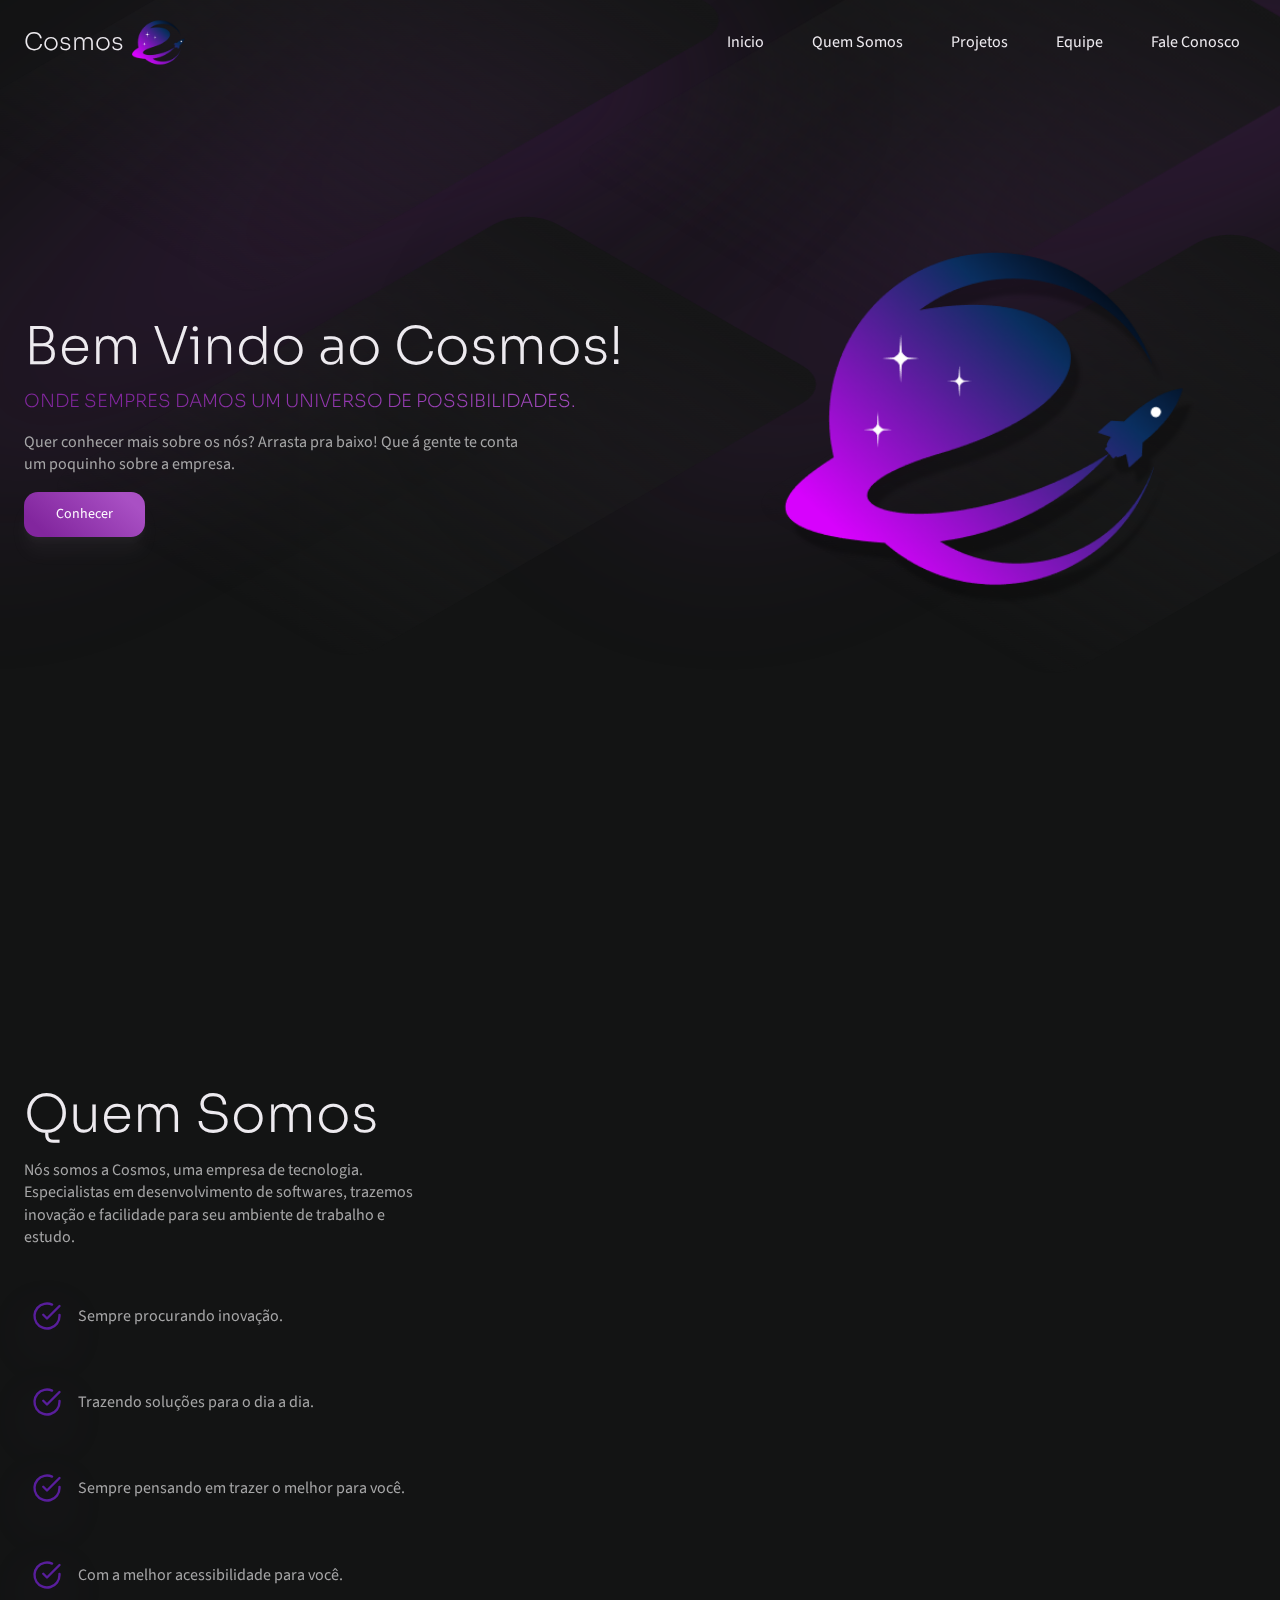
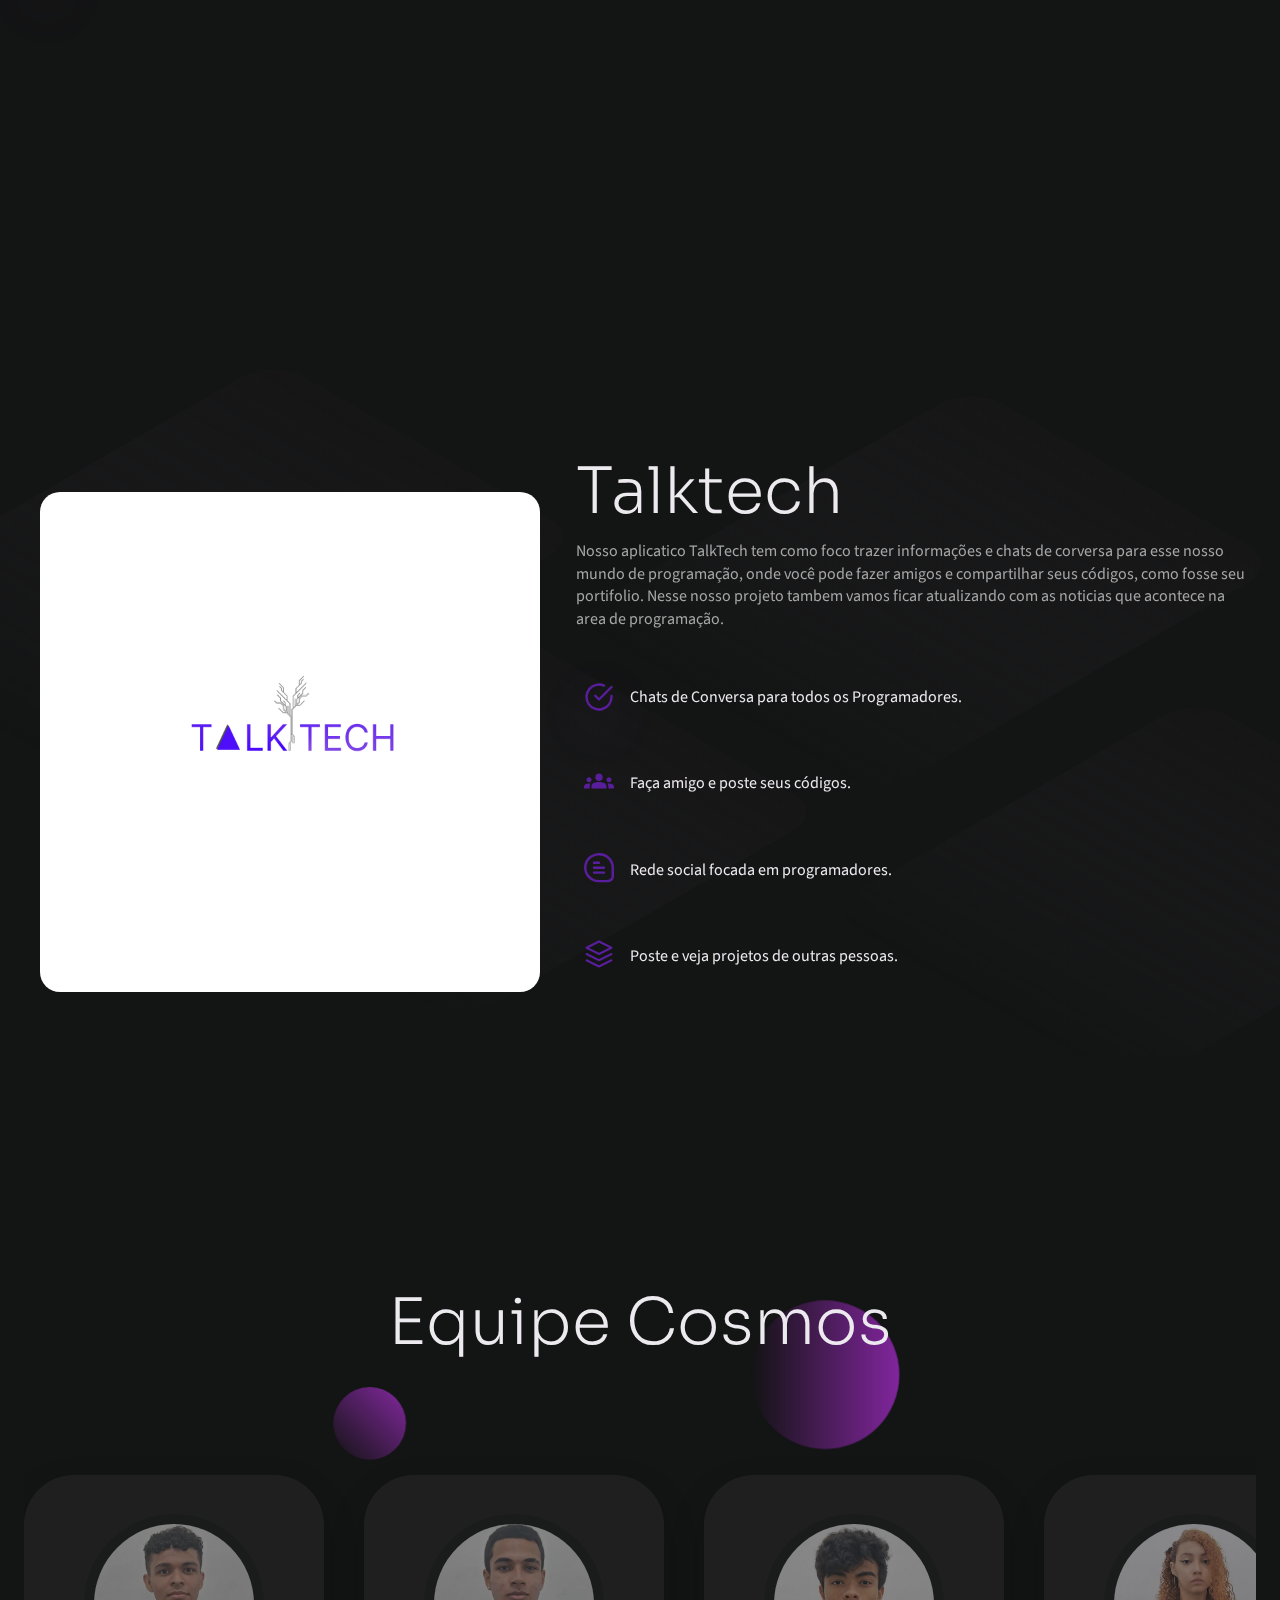
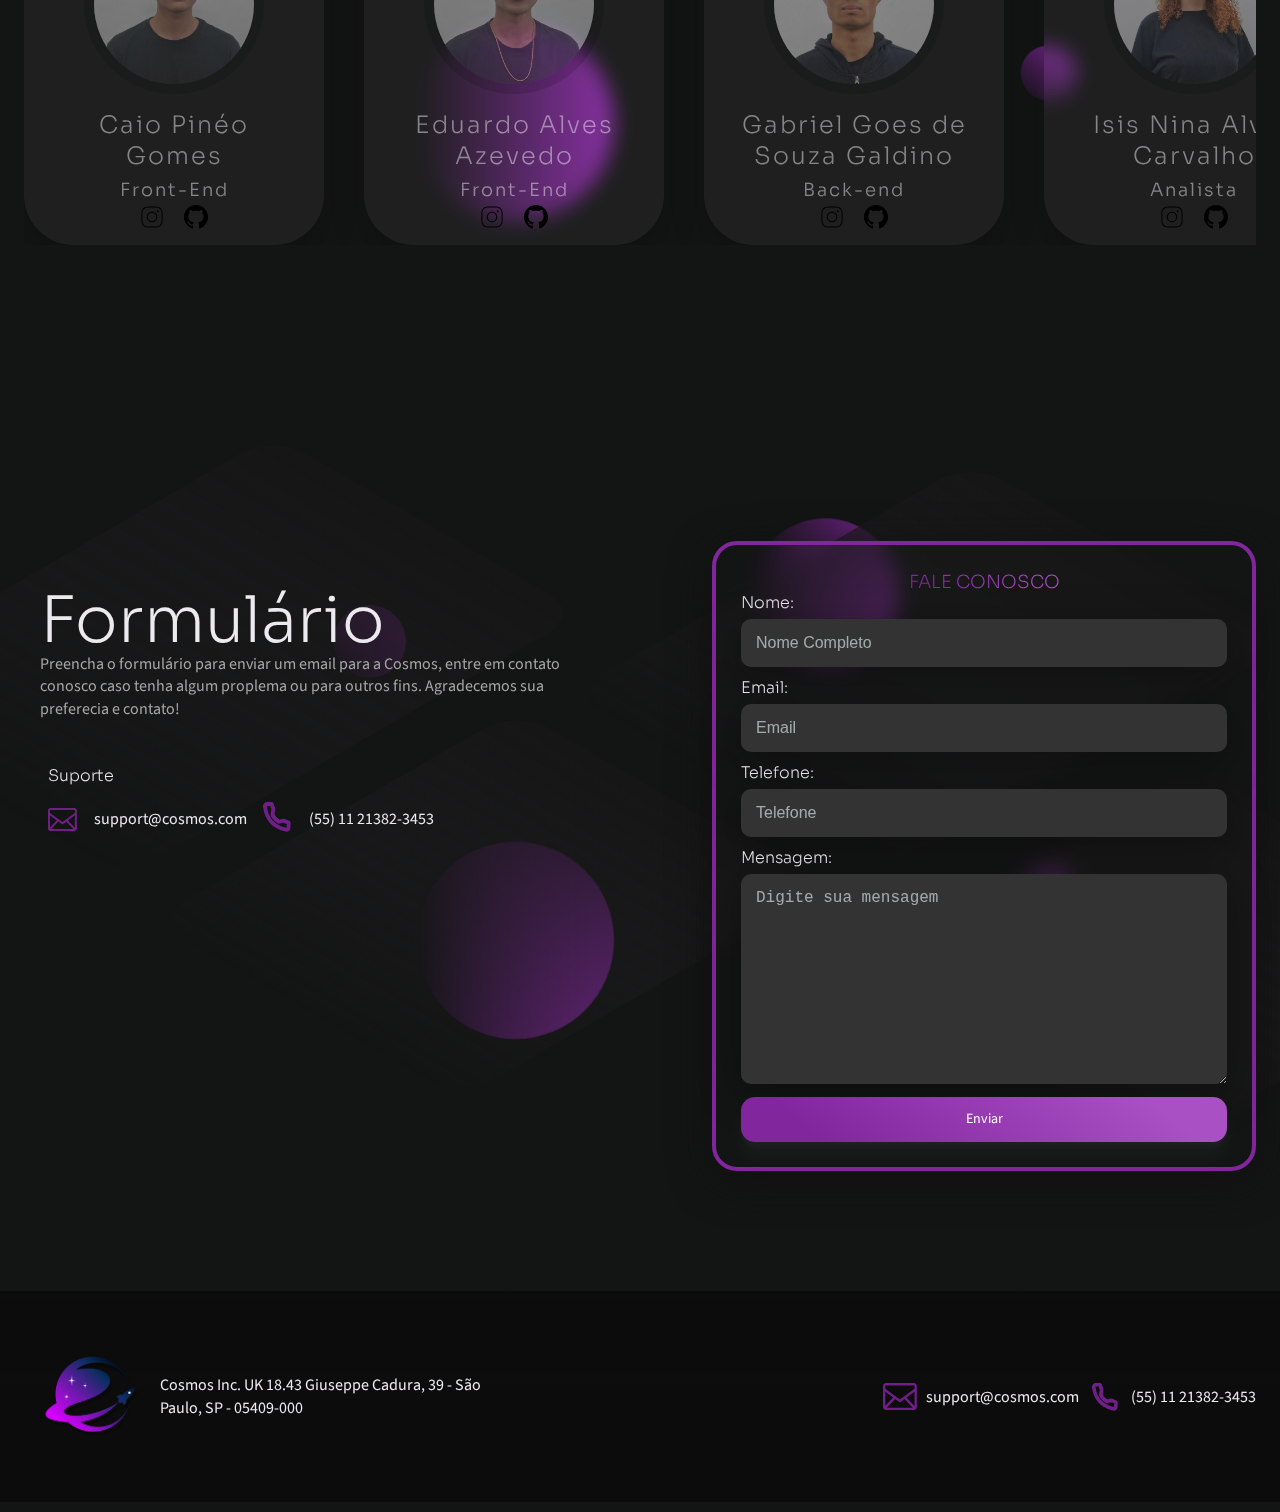
==== commit feaa6054: "Add files via upload" ====
--- a/Cosmos/index.html
+++ b/Cosmos/index.html
@@ -9,6 +9,7 @@
     <link rel="preconnect" href="https://fonts.gstatic.com" crossorigin>
     <link href="https://fonts.googleapis.com/css2?family=Sora:wght@300&family=Source+Sans+Pro:wght@200&display=swap"rel="stylesheet">
     <link rel="stylesheet" href="https://unpkg.com/swiper/swiper-bundle.min.css">
+    <link rel="icon" type="image/png" href="img/logo.png">
     <title>Cosmos</title>
     <link rel="stylesheet" href="css/style.css">
     <script src="js/svg-inject.min.js"></script>
@@ -37,20 +38,20 @@
                 </div>
             </div>
             <div class="navbar-desktop-item-2">
-                <a href="" class="nav-link-desktop">Inicio</a>
-                <a href="" class="nav-link-desktop">Quem Somos</a>
-                <a href="" class="nav-link-desktop">Projetos</a>
-                <a href="" class="nav-link-desktop">Equipe</a>
-                <a href="" class="nav-link-desktop">Fale Conosco</a>
+                <a href="#Inicio" class="nav-link-desktop">Inicio</a>
+                <a href="#Quem-somos" class="nav-link-desktop">Quem Somos</a>
+                <a href="#Projetos" class="nav-link-desktop">Projetos</a>
+                <a href="#Equipe" class="nav-link-desktop">Equipe</a>
+                <a href="#Fale-conosco" class="nav-link-desktop">Fale Conosco</a>
             </div>
         </nav>
 
-        <!---========= MENU MOBILE =========-->
+        <!---========= MENU MOBILE =========--> 
         <nav class="menu-mobile" id="menu-mobile">
             <div class="nav-list-mobile">
                 <a href="" class="nav-link-mobile mb-1">Inicio</a>
                 <a href="" class="nav-link-mobile mb-1">Quem Somos</a>
-                <a href="" class="nav-link-mobile mb-1">Projetos</a>
+                <a href="" class="nav-link-mobile mb-1">Projetog</a>
                 <a href="" class="nav-link-mobile mb-1">Equipe</a>
                 <a href="" class="nav-link-mobile mb-1">Fale Conosco</a>
             </div>
@@ -59,12 +60,19 @@
     </header>
 
     <!---========= HERO =========-->
-    <main class="container hero py-5">
-        <div class="flex-item-2 py-3">
+    <div class="bg-home">
+        <img src="svg/bg-home.svg" class="svg-bg-home" alt="" onload="SVGInject(this)">
+    </div>
+    <main class="container hero py-5" id="Inicio">
+        <div class="flex-item-2 mt-3 py-3">
             <h2>Bem Vindo ao Cosmos!</h2>
-            <p class="my-2">Onde sempres damos um universo de possibilidades.</p>
-        </div>
-        <div class="flex-item-1">
+            <h5 class="my-2">Onde sempres damos um universo de possibilidades.</h5>
+            <p>Quer conhecer mais sobre os nós? Arrasta pra baixo! Que á gente te conta<p> 
+                 um poquinho sobre a empresa.</p>
+            </p>
+            <button class="btn mt-2" type="submit">Conhecer</button>
+        </div>
+        <div class="flex-item-1 mt-3">
             <div class="logo">
                 <img src="img/logo.png" alt="">
             </div>
@@ -72,7 +80,7 @@
     </main>
 
     <!---========= SECTION PEOPLE =========-->
-    <section class="container">
+    <section class="container" id="Quem-somos">
         <div class="flex-item-4 flex-column">
             <h2>Quem Somos</h2>
             <br>
@@ -106,288 +114,284 @@
     </section>
 
     <!---========= TalkTech =========-->
-    <section class="container hero py-5 mt-2">
-        <div class="flex-item-1 py-3">
-            <img src="svg/computer-icons.svg" alt="" width="500px" height="550px">
-        </div>
-        <div class="flex-item-1 flex-column pl-1">
-            <h1>Talktech</h1>
-            <p class="mt-2">Nosso projeto visa procurar textos ou inventar algum tipo de paragrafo para preencher
-                essa tag p para poder ver o melhor texto que se encaixa nesse elemento e assim não usar
-                o lorem ipsum, que é um poema em latim com as letras embaralhadas.
-            </p>
-            <ul class="list mt-2">
-                <li class="list-item bg-icon-check"><a>Sempre procurando inovações.</a></li>
-                <li class="list-item bg-icon-people"><a>Trazendo soluções para o dia a dia.</a></li>
-                <li class="list-item bg-icon-chat"><a>Focado em destruir o mundo.</a></li>
-                <li class="list-item bg-icon-amount-cards"><a>Com muita lavagem de dinheiro.</a></li>
-            </ul>
-        </div>
-    </section>
+    <div class="relative">
+
+        <img src="svg/fignu7.svg" class="w-auto svg-invite" alt="" onload="SVGInject(this)">
+
+        <section class="container hero py-5 mt-2 mb-3" id="Projetos">
+            <div class="flex-item-1 mx-2 py-3">
+                <div class="logo-projeto">
+                    <img src="img/TalkTechLogo01.png" alt="">
+                </div>
+            </div>
+            <div class="flex-item-2 flex-column">
+                <h1>Talktech</h1>
+                <p class="mt-2">Nosso aplicatico TalkTech tem como foco trazer informações e chats de corversa para esse nosso mundo de programação,
+                    onde você pode fazer amigos e compartilhar seus códigos, como fosse seu portifolio. Nesse nosso projeto tambem vamos
+                    ficar atualizando com as noticias que acontece na area de programação.
+                </p>
+                <ul class="list mt-3">
+                    <li class="list-item bg-icon-check"><a>Chats de Conversa para todos os Programadores.</a></li>
+                    <li class="list-item bg-icon-people"><a>Faça amigo e poste seus códigos.</a></li>
+                    <li class="list-item bg-icon-chat"><a>Rede social focada em programadores.</a></li>
+                    <li class="list-item bg-icon-amount-cards"><a>Poste e veja projetos de outras pessoas.</a></li>
+                </ul>
+            </div>
+        </section>
+    </div>
 
     <!---========= EQUIPE COSMOS =========-->
-    <section class="box mt-2">
-        <h2>Equipe Cosmos</h2>
-    </section>
-    <section class="container-swiper">
-        <div class="swiper-container">
-            <div class="swiper-wrapper">
-                <!--============ CARD DESENVOLVEDORES ===========-->
-                <div class="swiper-slide">
-                    <div class="content">
-                        <div class="imgBx mb-2"><img class="img-Devs" src="img/eduardo.jpeg" alt=""></div>
-                        <div class="contentTx">
-                            <h4 class="txt-devs">Eduardo Alves Azevedo <br> <span class="devs-func"> Front-End </span></h4>
-                        </div>    
-                    </div>
-                    <ul class="sci">
-                        <li class="icon bg-icon-inst" >
-                            <a href=""><h4>F</h4></a>
-                        </li>
-                        <li class="icon bg-icon-git" >
-                            <a href=""><h4>F</h4></a>
-                        </li>
+
+    <div class="relative">
+
+        <img src="svg/fignu6.svg" class="w-auto svg-invite" alt="" onload="SVGInject(this)">
+
+        <section class="container-swiper py-5" id="Equipe">
+            <div class="swiper-container">
+                <div class="flex-center mb-4">
+                    <h1 class="mb-3">Equipe Cosmos</h1>
+                </div>
+                <div class="flex-end">
+                    <div class="button-next"></div>
+                <div class="button-prev"></div>
+                </div>
+                
+                <div class="swiper-wrapper">
+                    <!--============ CARD DESENVOLVEDORES ===========-->
+                    <div class="swiper-slide">
+                        <div class="content">
+                            <div class="imgBx mb-2"><img class="img-Devs" src="img/caio.jpeg" alt=""></div>
+                            <div class="contentTx">
+                                <h4 class="txt-devs">Caio Pinéo Gomes <br> <span class="devs-func"> Front-End </span></h4>
+                            </div>    
+                        </div>
+                        <ul class="sci">
+                            <li class="icon bg-icon-inst" >
+                                <a href=""><img src="svg/icon-insta.svg" alt="" width="24px" height="24px"></a>
+                            </li>
+                            <li class="icon bg-icon-git" >
+                                <a href=""><img src="svg/icon-github.svg" alt=""></a>
+                            </li>
+                        </ul>
+                    </div>
+                    <div class="swiper-slide">
+                        <div class="content">
+                            <div class="imgBx mb-2"><img class="img-Devs" src="img/dudu.jpeg" alt=""></div>
+                            <div class="contentTx">
+                                <h4 class="txt-devs">Eduardo Alves Azevedo <br> <span class="devs-func"> Front-End </span></h4>
+                            </div>    
+                        </div>
+                        <ul class="sci">
+                            <li class="icon bg-icon-inst" >
+                                <a href=""><img src="svg/icon-insta.svg" alt="" width="24px" height="24px"></a>
+                            </li>
+                            <li class="icon bg-icon-git" >
+                                <a href=""><img src="svg/icon-github.svg" alt=""></a>
+                            </li>
+                        </ul>
+                    </div>
+                    <div class="swiper-slide">
+                        <div class="content">
+                            <div class="imgBx mb-2"><img class="img-Devs" src="img/goes.jpeg" alt=""></div>
+                            <div class="contentTx">
+                                <h4 class="txt-devs">Gabriel Goes de Souza Galdino<br> <span class="devs-func"> Back-end </span></h4>
+                            </div>    
+                        </div>
+                        <ul class="sci">
+                            <li class="icon bg-icon-inst" >
+                                <a href=""><img src="svg/icon-insta.svg" alt="" width="24px" height="24px"></a>
+                            </li>
+                            <li class="icon bg-icon-git" >
+                                <a href=""><img src="svg/icon-github.svg" alt=""></a>
+                            </li>
+                        </ul>
+                    </div>
+                    <div class="swiper-slide">
+                        <div class="content">
+                            <div class="imgBx mb-2"><img class="img-Devs" src="img/isis.jpeg" alt=""></div>
+                            <div class="contentTx">
+                                <h4 class="txt-devs">Isis Nina Alves Carvalho<br> <span class="devs-func"> Analista </span></h4>
+                            </div>    
+                        </div>
+                        <ul class="sci">
+                            <li class="icon bg-icon-inst" >
+                                <a href=""><img src="svg/icon-insta.svg" alt="" width="24px" height="24px"></a>
+                            </li>
+                            <li class="icon bg-icon-git" >
+                                <a href=""><img src="svg/icon-github.svg" alt=""></a>
+                            </li>
+                        </ul>
+                    </div>
+                    <div class="swiper-slide">
+                        <div class="content">
+                            <div class="imgBx mb-2"><img class="img-Devs" src="img/kennedy.jpeg" alt=""></div>
+                            <div class="contentTx">
+                                <h4 class="txt-devs">Kennedy Gomes Nunes<br> <span class="devs-func"> Designer </span></h4>
+                            </div>    
+                        </div>
+                        <ul class="sci">
+                            <li class="icon bg-icon-inst" >
+                                <a href=""><img src="svg/icon-insta.svg" alt="" width="24px" height="24px"></a>
+                            </li>
+                            <li class="icon bg-icon-git" >
+                                <a href=""><img src="svg/icon-github.svg" alt=""></a>
+                            </li>
+                        </ul>
+                    </div>
+                    <div class="swiper-slide">
+                        <div class="content">
+                            <div class="imgBx mb-2"><img class="img-Devs" src="img/leo.jpeg" alt=""></div>
+                            <div class="contentTx">
+                                <h4 class="txt-devs">Leonardo Pereira da Silva <br> <span class="devs-func"> Back-End </span></h4>
+                            </div>    
+                        </div>
+                        <ul class="sci">
+                            <li class="icon bg-icon-inst" >
+                                <a href=""><img src="svg/icon-insta.svg" alt="" width="24px" height="24px"></a>
+                            </li>
+                            <li class="icon bg-icon-git" >
+                                <a href=""><img src="svg/icon-github.svg" alt=""></a>
+                            </li>
+                        </ul>
+                    </div>
+                    <div class="swiper-slide">
+                        <div class="content">
+                            <div class="imgBx mb-2"><img class="img-Devs" src="img/lucas.jpeg" alt=""></div>
+                            <div class="contentTx">
+                                <h4 class="txt-devs">Lucas Ferreira Chagas <br> <span class="devs-func"> Designer </span></h4>
+                            </div>    
+                        </div>
+                        <ul class="sci">
+                            <li class="icon bg-icon-inst" >
+                                <a href=""><img src="svg/icon-insta.svg" alt="" width="24px" height="24px"></a>
+                            </li>
+                            <li class="icon bg-icon-git" >
+                                <a href=""><img src="svg/icon-github.svg" alt=""></a>
+                            </li>
+                        </ul>
+                    </div>
+                    <div class="swiper-slide">
+                        <div class="content">
+                            <div class="imgBx mb-2"><img class="img-Devs" src="img/magno.jpeg" alt=""></div>
+                            <div class="contentTx">
+                                <h4 class="txt-devs">Magno Augustus Souza<br> <span class="devs-func"> Front-End </span></h4>
+                            </div>    
+                        </div>
+                        <ul class="sci">
+                            <li class="icon bg-icon-inst" >
+                                <a href=""><img src="svg/icon-insta.svg" alt="" width="24px" height="24px"></a>
+                            </li>
+                            <li class="icon bg-icon-git" >
+                                <a href=""><img src="svg/icon-github.svg" alt=""></a>
+                            </li>
+                        </ul>
+                    </div>
+                    <div class="swiper-slide">
+                        <div class="content">
+                            <div class="imgBx mb-2"><img class="img-Devs" src="img/victor.jpeg" alt=""></div>
+                            <div class="contentTx">
+                                <h4 class="txt-devs">Victor Augusto Mendoça Aguiar <br> <span class="devs-func"> Designer </span></h4>
+                            </div>    
+                        </div>
+                        <ul class="sci">
+                            <li class="icon bg-icon-inst" >
+                                <a href=""><img src="svg/icon-insta.svg" alt="" width="24px" height="24px"></a>
+                            </li>
+                            <li class="icon bg-icon-git" >
+                                <a href=""><img src="svg/icon-github.svg" alt=""></a>
+                            </li>
+                        </ul>
+                    </div>
+                    <div class="swiper-slide">
+                        <div class="content">
+                            <div class="imgBx mb-2"><img class="img-Devs" src="img/vinir.jpeg" alt=""></div>
+                            <div class="contentTx">
+                                <h4 class="txt-devs">Vinicius Ruiz Ramos <br> <span class="devs-func"> Back-End </span></h4>
+                            </div>    
+                        </div>
+                        <ul class="sci">
+                            <li class="icon bg-icon-inst" >
+                                <a href=""><img src="svg/icon-insta.svg" alt="" width="24px" height="24px"></a>
+                            </li>
+                            <li class="icon bg-icon-git" >
+                                <a href=""><img src="svg/icon-github.svg" alt=""></a>
+                            </li>
+                        </ul>
+                    </div>
+                    <div class="swiper-slide">
+                        <div class="content">
+                            <div class="imgBx mb-2"><img class="img-Devs" src="img/yolanda.jpeg" alt=""></div>
+                            <div class="contentTx">
+                                <h4 class="txt-devs">Yolanda Silva Santos <br> <span class="devs-func"> Designer </span></h4>
+                            </div>    
+                        </div>
+                        <ul class="sci">
+                            <li class="icon bg-icon-inst" >
+                                <a href=""><img src="svg/icon-insta.svg" alt="" width="24px" height="24px"></a>
+                            </li>
+                            <li class="icon bg-icon-git" >
+                                <a href=""><img src="svg/icon-github.svg" alt=""></a>
+                            </li>
+                        </ul>
+                    </div>
+                </div>
+            </div>
+            
+        </section>
+    </div>
+
+    <!---========= Formulário =========-->
+    <div class="relative">
+        <img src="svg/fignu5.svg" class="w-auto svg-invite" alt="" onload="SVGInject(this)">
+    
+        <section class="container pb-4 mt-4 flex-start-top pt-5" id="Fale-conosco">
+            <div class="flex-item-1 ml-2 mr-5 py-3">
+                <h1>Formulário</h1>
+                <p>
+                    Preencha o formulário para enviar um email para a Cosmos, 
+                    entre em contato conosco caso tenha algum proplema ou para outros fins. Agradecemos sua preferecia e contato!
+                </p>
+                <h2 class="mt-3 ml-1" style="font-size: medium;">Suporte</h2>
+                <div class="flex-start">
+                    <ul class="list mt-2 flex-start">
+                        <li class="list-item bg-icon-email"><a>support@cosmos.com</a></li>
+                        <li class="list-item bg-icon-phone"><a>(55) 11 21382-3453</a></li>
                     </ul>
                 </div>
-                <div class="swiper-slide">
-                    <div class="content">
-                        <div class="imgBx mb-2"><img class="img-Devs" src="img/eduardo.jpeg" alt=""></div>
-                        <div class="contentTx">
-                            <h4 class="txt-devs">Eduardo Alves Azevedo <br> <span class="devs-func"> Front-End </span></h4>
-                        </div>    
-                    </div>
-                    <ul class="sci">
-                        <li class="icon bg-icon-inst" >
-                            <a href=""><h4>F</h4></a>
-                        </li>
-                        <li class="icon bg-icon-git" >
-                            <a href=""><h4>F</h4></a>
-                        </li>
-                    </ul>
-                </div>
-                <div class="swiper-slide">
-                    <div class="content">
-                        <div class="imgBx mb-2"><img class="img-Devs" src="img/eduardo.jpeg" alt=""></div>
-                        <div class="contentTx">
-                            <h4 class="txt-devs">Eduardo Alves Azevedo <br> <span class="devs-func"> Front-End </span></h4>
-                        </div>    
-                    </div>
-                    <ul class="sci">
-                        <li class="icon bg-icon-inst" >
-                            <a href=""><h4>F</h4></a>
-                        </li>
-                        <li class="icon bg-icon-git" >
-                            <a href=""><h4>F</h4></a>
-                        </li>
-                    </ul>
-                </div>
-                <div class="swiper-slide">
-                    <div class="content">
-                        <div class="imgBx mb-2"><img class="img-Devs" src="img/eduardo.jpeg" alt=""></div>
-                        <div class="contentTx">
-                            <h4 class="txt-devs">Eduardo Alves Azevedo <br> <span class="devs-func"> Front-End </span></h4>
-                        </div>    
-                    </div>
-                    <ul class="sci">
-                        <li class="icon bg-icon-inst" >
-                            <a href=""><h4>F</h4></a>
-                        </li>
-                        <li class="icon bg-icon-git" >
-                            <a href=""><h4>F</h4></a>
-                        </li>
-                    </ul>
-                </div>
-                <div class="swiper-slide">
-                    <div class="content">
-                        <div class="imgBx mb-2"><img class="img-Devs" src="img/eduardo.jpeg" alt=""></div>
-                        <div class="contentTx">
-                            <h4 class="txt-devs">Eduardo Alves Azevedo <br> <span class="devs-func"> Front-End </span></h4>
-                        </div>    
-                    </div>
-                    <ul class="sci">
-                        <li class="icon bg-icon-inst" >
-                            <a href=""><h4>F</h4></a>
-                        </li>
-                        <li class="icon bg-icon-git" >
-                            <a href=""><h4>F</h4></a>
-                        </li>
-                    </ul>
-                </div>
-                <div class="swiper-slide">
-                    <div class="content">
-                        <div class="imgBx mb-2"><img class="img-Devs" src="img/eduardo.jpeg" alt=""></div>
-                        <div class="contentTx">
-                            <h4 class="txt-devs">Eduardo Alves Azevedo <br> <span class="devs-func"> Front-End </span></h4>
-                        </div>    
-                    </div>
-                    <ul class="sci">
-                        <li class="icon bg-icon-inst" >
-                            <a href=""><h4>F</h4></a>
-                        </li>
-                        <li class="icon bg-icon-git" >
-                            <a href=""><h4>F</h4></a>
-                        </li>
-                    </ul>
-                </div>
-                <div class="swiper-slide">
-                    <div class="content">
-                        <div class="imgBx mb-2"><img class="img-Devs" src="img/eduardo.jpeg" alt=""></div>
-                        <div class="contentTx">
-                            <h4 class="txt-devs">Eduardo Alves Azevedo <br> <span class="devs-func"> Front-End </span></h4>
-                        </div>    
-                    </div>
-                    <ul class="sci">
-                        <li class="icon bg-icon-inst" >
-                            <a href=""><h4>F</h4></a>
-                        </li>
-                        <li class="icon bg-icon-git" >
-                            <a href=""><h4>F</h4></a>
-                        </li>
-                    </ul>
-                </div>
-                <div class="swiper-slide">
-                    <div class="content">
-                        <div class="imgBx mb-2"><img class="img-Devs" src="img/eduardo.jpeg" alt=""></div>
-                        <div class="contentTx">
-                            <h4 class="txt-devs">Eduardo Alves Azevedo <br> <span class="devs-func"> Front-End </span></h4>
-                        </div>    
-                    </div>
-                    <ul class="sci">
-                        <li class="icon bg-icon-inst" >
-                            <a href=""><h4>F</h4></a>
-                        </li>
-                        <li class="icon bg-icon-git" >
-                            <a href=""><h4>F</h4></a>
-                        </li>
-                    </ul>
-                </div>
-                <div class="swiper-slide">
-                    <div class="content">
-                        <div class="imgBx mb-2"><img class="img-Devs" src="img/eduardo.jpeg" alt=""></div>
-                        <div class="contentTx">
-                            <h4 class="txt-devs">Eduardo Alves Azevedo <br> <span class="devs-func"> Front-End </span></h4>
-                        </div>    
-                    </div>
-                    <ul class="sci">
-                        <li class="icon bg-icon-inst" >
-                            <a href=""><h4>F</h4></a>
-                        </li>
-                        <li class="icon bg-icon-git" >
-                            <a href=""><h4>F</h4></a>
-                        </li>
-                    </ul>
-                </div>
-                <div class="swiper-slide">
-                    <div class="content">
-                        <div class="imgBx mb-2"><img class="img-Devs" src="img/eduardo.jpeg" alt=""></div>
-                        <div class="contentTx">
-                            <h4 class="txt-devs">Eduardo Alves Azevedo <br> <span class="devs-func"> Front-End </span></h4>
-                        </div>    
-                    </div>
-                    <ul class="sci">
-                        <li class="icon bg-icon-inst" >
-                            <a href=""><h4>F</h4></a>
-                        </li>
-                        <li class="icon bg-icon-git" >
-                            <a href=""><h4>F</h4></a>
-                        </li>
-                    </ul>
-                </div>
-                <div class="swiper-slide">
-                    <div class="content">
-                        <div class="imgBx mb-2"><img class="img-Devs" src="img/eduardo.jpeg" alt=""></div>
-                        <div class="contentTx">
-                            <h4 class="txt-devs">Eduardo Alves Azevedo <br> <span class="devs-func"> Front-End </span></h4>
-                        </div>    
-                    </div>
-                    <ul class="sci">
-                        <li class="icon bg-icon-inst" >
-                            <a href=""><h4>F</h4></a>
-                        </li>
-                        <li class="icon bg-icon-git" >
-                            <a href=""><h4>F</h4></a>
-                        </li>
-                    </ul>
-                </div>
-            </div>
-        </div>
-        <div class="button-next"></div>
-        <div class="button-prev"></div>
-    </section>
-
-    <!---========= Formulário =========-->
-    <section class="container pb-4 mt-2 flex-start-top">
-        <div class="flex-item-1 ml-2 mr-5 py-3">
-            <h1>Formulário</h1>
-            <p>
-                Preencha o formulário para enviar um email para a Cosmos, 
-                entre em contato conosco caso tenha algum proplema ou para outros fins. Agradecemos sua preferecia e contato!
-            </p>
-            <h2 class="mt-3 ml-1" style="font-size: medium;">Suporte</h2>
-            <div class="flex-start">
-                <ul class="list mt-2 flex-start">
-                    <li class="list-item bg-icon-email"><a>support@cosmos.com</a></li>
-                    <li class="list-item bg-icon-phone"><a>(55) 11 21382-3453</a></li>
-                </ul>
-            </div>
-        </div>
-        <!--
-            <form class="flex-item-1  flex-start px-2">
-            <div class="form-design  flex-column py-2 px-3">
-                <div class="flex-item-1 mt-2">
-                    <p>Nome Completo</p>
-                    <input class="input-form px-5 py-1" type="text">
-                </div>
-                <div class="flex-item-1">
-                    <p class="mt-3">Email</p>
-                    <input class="input-form px-5 py-1" type="text">
-                </div>
-                <div class="flex-item-1">
-                    <p class="mt-3">Telefone</p>
-                    <input class="input-form px-5 py-1" type="text">
-                </div>
-                <div class="flex-item-1">
-                    <p class="mt-3">Mensagem</p>
-                    <input class="input-m px-5 py-4" type="text">
-                </div>
-                <div class="flex-item-1">
-                    <button class="btn-form mt-3">Enviar</button>
-                </div>
-            </div>
-        </form>
-        -->
-        <form class="formulario flex-item-1" method="POST" action="./controller/usuarioController.php" autocomplete="off">
-
-            <div class="titulo">
-              <h5>Fale Conosco</h5>
-            </div>
-    
-            <div class="textfild">
-              <h2 class="mb-1" style="font-size: medium;">Nome:</h2>
-              <input class="input" id="nome" name="nome" type="text" placeholder="Nome Completo" required>
-            </div>
-            
-            <div class="textfild">
-            <h2 class="mb-1" style="font-size: medium;">Email:</h2>
-              <input class="input" id="email" name="email" type="email" placeholder="Email" required>
-            </div>
-    
-            <div class="textfild">
-            <h2 class="mb-1" style="font-size: medium;">Telefone:</h2>
-              <input class="input" id="telefone" name="telefone" type="number" placeholder="Telefone" required>
-            </div>
-            
-            <div class="textfild">
-                <h2 class="mb-1" style="font-size: medium;">Mensagem:</h2>
-                <textarea class="input" name="mensagem" id="" placeholder="Digite sua mensagem" cols="30" rows="10"></textarea>
-            </div>
-    
-            <button class="btn-enviar" type="submit">Enviar</button>
-    
-        </form>
-
+            </div>
+            <form class="formulario flex-item-1" method="POST" action="./controller/usuarioController.php" autocomplete="off">
+
+                <div class="titulo">
+                <h5>Fale Conosco</h5>
+                </div>
+        
+                <div class="textfild">
+                <h2 class="mb-1" style="font-size: medium;">Nome:</h2>
+                <input class="input" id="nome" name="nome" type="text" placeholder="Nome Completo" required>
+                </div>
+                
+                <div class="textfild">
+                <h2 class="mb-1" style="font-size: medium;">Email:</h2>
+                <input class="input" id="email" name="email" type="email" placeholder="Email" required>
+                </div>
+        
+                <div class="textfild">
+                <h2 class="mb-1" style="font-size: medium;">Telefone:</h2>
+                <input class="input" id="telefone" name="telefone" type="number" placeholder="Telefone" required>
+                </div>
+                
+                <div class="textfild">
+                    <h2 class="mb-1" style="font-size: medium;">Mensagem:</h2>
+                    <textarea class="input" style="outline: none;" name="mensagem" id="" placeholder="Digite sua mensagem" cols="30" rows="10"></textarea>
+                </div>
+        
+                <button class="btn" type="submit">Enviar</button>
+        
+            </form>
+
+        </div>
+        </section>
     </div>
-    </section>
 
     <!---========= Footer =========-->
     <footer class="mt-3">
@@ -396,7 +400,7 @@
                 <img src="img/logo.png" style="max-width: 120px;" class="mx-1" loading="lazy"
                     onload="SVGInject(this)" />
                 <p>
-                    Cosmos Inc. UK 18.43/Não é a idade do meu pai :(
+                    Cosmos Inc. UK 18.43
                     Giuseppe Cadura, 39 - São Paulo, SP - 05409-000
                 </p>
             </div>
--- a/Cosmos/css/style.css
+++ b/Cosmos/css/style.css
@@ -99,15 +99,6 @@
 
 .hidden {
   overflow: hidden;
-}
-
-.hero {
-  height: 90vh;
-}
-@media screen and (max-width: 960px) {
-  .hero {
-    height: auto;
-  }
 }
 
 .list-item {
@@ -141,6 +132,8 @@
 }
 
 .formulario {
+  -webkit-backdrop-filter: blur(10px);
+          backdrop-filter: blur(10px);
   display: flex;
   flex-direction: column;
   padding: 25px;
@@ -218,6 +211,68 @@
   box-shadow: 0px 10px 40px -12px #8d22bb;
 }
 
+.btn-enviar-2 {
+  width: 190px;
+  background-color: #7f00b2;
+  color: rgba(240, 255, 255, 0.8705882353);
+  padding: 16px 25px;
+  border: none;
+  border-radius: 8px;
+  outline: none;
+  margin-top: 11px;
+  font-weight: 800;
+  letter-spacing: 1px;
+  cursor: pointer;
+  transition: 0.4s ease;
+}
+.btn-enviar-2:hover {
+  box-shadow: 0px 10px 40px -12px #8d22bb;
+}
+
+.star {
+  width: 10px;
+  height: 10px;
+  background: white;
+}
+
+.hero {
+  height: 90vh;
+}
+@media screen and (max-width: 960px) {
+  .hero {
+    height: auto;
+  }
+}
+
+.bg-home {
+  width: 100%;
+  height: 100%;
+  overflow: hidden;
+  position: absolute;
+  z-index: -1;
+}
+
+.svg-bg-home {
+  width: 150%;
+}
+@media screen and (min-width: 1440px) {
+  .svg-bg-home {
+    width: 100%;
+  }
+}
+@media screen and (max-width: 1440px) and (min-width: 1140px) {
+  .svg-bg-home {
+    width: 100%;
+  }
+}
+
+.svg-invite {
+  position: absolute;
+  top: 0;
+  left: 0;
+  z-index: -1;
+}
+
 h1 {
   color: #edeaef;
   font-family: "Sora", sans-serif;
@@ -354,6 +409,7 @@
 
 .btn {
   background: linear-gradient(220.94deg, #a950c4 14.43%, #82269e 85.28%);
+  border: none;
   border-radius: 14px;
   text-decoration: none;
   font-family: "Source Sans Pro", sans-serif;
@@ -1014,6 +1070,20 @@
   transform: translateY(-20px);
 }
 
+.logo-projeto {
+  position: relative;
+  width: 500px;
+  height: 500px;
+  border-radius: 20px;
+  overflow: hidden;
+}
+@media screen and (max-width: 960px) {
+  .logo-projeto {
+    width: 300px;
+    height: 300px;
+  }
+}
+
 .imgBx {
   position: relative;
   width: 180px;
@@ -1065,14 +1135,15 @@
 }
 
 .bg-icon-check::after {
-  background-image: url(../../svg/check-circle.svg);
+  background-image: url("../img/check-circle.svg");
   background-size: cover;
   transition: 0.5s ease;
+  cursor: pointer;
+  filter: drop-shadow(0px 16px 24px rgba(169, 80, 196, 0.25));
   width: 30px;
   height: 30px;
+  top: 4px;
   left: 8px;
-  top: 2px;
-  cursor: pointer;
 }
 .bg-icon-check:hover::after {
   transform: scale(1.05);
@@ -1127,7 +1198,7 @@
   cursor: pointer;
   width: 29px;
   height: 23px;
-  top: 2px;
+  top: 8px;
   left: 8px;
 }
 .bg-icon-email:hover::after {
@@ -1174,6 +1245,201 @@
   max-width: 36px;
 }
 
+.div-card {
+  perspective: 500px;
+  position: relative;
+}
+
+.card {
+  width: 340px;
+  height: 214.2px;
+  border-radius: 12px;
+  transform-origin: center center;
+  transform-style: preserve-3d;
+  background-color: transparent;
+  z-index: -1;
+  box-shadow: 0px 4px 80px rgba(130, 38, 158, 0.07), 0px 1.20588px 24.1177px rgba(130, 38, 158, 0.0456112), 0px 0.500862px 10.0172px rgba(130, 38, 158, 0.035), 0px 0.181152px 3.62304px rgba(130, 38, 158, 0.0243888);
+  animation: flip-card 12s linear infinite alternate, change-bg-card 12s linear 0s infinite alternate;
+}
+
+@keyframes flip-card {
+  0% {
+    transform: rotateX(-10deg) rotateY(10deg) rotate(-15deg);
+  }
+  40% {
+    transform: rotateX(0deg) rotateY(20deg);
+  }
+  60% {
+    transform: rotateX(180deg) rotateY(20deg);
+  }
+  100% {
+    transform: rotateX(190deg) rotateY(10deg) rotate(15deg);
+  }
+}
+@keyframes change-bg-card {
+  0%, 49% {
+    background-image: url("../svg/nubank.svg");
+    background-size: cover;
+  }
+  50%, 100% {
+    background-image: url("../svg/nubank-verse.svg");
+    background-size: cover;
+  }
+}
+.icon-card-hero {
+  position: absolute;
+  top: 0px;
+  left: -30px;
+  z-index: 200;
+  animation: icons-home 7s ease 0.5s infinite alternate;
+}
+
+.icon-contactless-hero {
+  position: absolute;
+  top: 350px;
+  left: 30px;
+  z-index: 200;
+  animation: icons-home 7s ease 1s infinite alternate;
+}
+@media screen and (max-width: 960px) {
+  .icon-contactless-hero {
+    top: 320px;
+    left: 120px;
+  }
+}
+
+.icon-mobile-hero {
+  position: absolute;
+  top: 150px;
+  left: -250px;
+  z-index: 200;
+  animation: icons-home 7s ease 2.5s infinite alternate;
+}
+@media screen and (max-width: 960px) {
+  .icon-mobile-hero {
+    top: 350px;
+    left: -100px;
+  }
+}
+
+@keyframes icons-home {
+  0% {
+    transform: translate3d(0, 0, 0);
+  }
+  100% {
+    transform: translate3d(0, -40px, 0);
+  }
+}
+.bg-home-letter-n {
+  stroke-width: 0;
+  animation: bg-hero-letter 12s ease 0s infinite alternate;
+}
+
+.bg-home-letter-u {
+  stroke-width: 0;
+  animation: bg-hero-letter 12s ease 2s infinite alternate;
+}
+
+@keyframes bg-hero-letter {
+  0% {
+    stroke-width: 0;
+    stroke-dasharray: 200 100;
+    stroke-dashoffset: 0;
+    transform: translate3d(30px, -50px, 0);
+  }
+  40%, 100% {
+    stroke-width: 1;
+    stroke-dasharray: 400 5;
+    stroke-dashoffset: 200;
+    transform: translate3d(30px, -30px, 0);
+  }
+}
+.logonu-letter-n {
+  transform-origin: center center;
+  transform-box: fill-box;
+  animation: logonu-letter-n 7s ease infinite alternate;
+}
+
+.logonu-letter-u {
+  transform-origin: center center;
+  transform-box: fill-box;
+  animation: logonu-letter-u 7s ease infinite alternate;
+}
+
+@keyframes logonu-letter-n {
+  0% {
+    opacity: 1;
+    transform: translate3d(0, 0, 0);
+    stroke-dasharray: 1 100;
+    stroke-width: 0;
+  }
+  20%, 50% {
+    opacity: 1;
+    transform: translate3d(0, 0, 0);
+    stroke-dasharray: 100 0;
+    stroke-width: 1.5;
+  }
+  60%, 100% {
+    opacity: 1;
+    transform: translate3d(40px, 10px, 0) rotate(180deg);
+  }
+}
+@keyframes logonu-letter-u {
+  0% {
+    opacity: 1;
+    transform: translate3d(0, 0, 0);
+    stroke-dasharray: 1 100;
+    stroke-width: 0;
+  }
+  20%, 50% {
+    opacity: 1;
+    transform: translate3d(0, 0, 0);
+    stroke-dasharray: 100 0;
+    stroke-width: 1.5;
+  }
+  60%, 100% {
+    opacity: 1;
+    transform: translate3d(-40px, -10px, 0) rotate(180deg);
+  }
+}
+.glass,
+.fignu5 {
+  -webkit-backdrop-filter: blur(5px);
+          backdrop-filter: blur(5px);
+}
+
+.bg-home-blur2 {
+  transform: translate3d(0, -150px, 0);
+}
+
+.bg-home-blur1 {
+  transform: translate3d(0, -100px, 0);
+}
+
+.bg-home-rect1 {
+  animation: bg-home-rect 3s ease 0s infinite alternate;
+}
+
+.bg-home-rect2 {
+  animation: bg-home-rect 3s ease 0.5s infinite alternate;
+}
+
+.bg-home-rect3 {
+  animation: bg-home-rect 3s ease 1.5s infinite alternate;
+}
+
+.bg-home-rect4 {
+  animation: bg-home-rect 3s ease 2s infinite alternate;
+}
+
+@keyframes bg-home-rect {
+  0% {
+    transform: translate3d(0, 0, 0);
+  }
+  100% {
+    transform: translate3d(0, 30px, 0);
+  }
+}
 .people1 {
   opacity: 0;
   animation: people 10s ease 0s infinite;
@@ -1205,7 +1471,7 @@
 }
 
 @media screen and (max-width: 960px) {
-  #people2 {
+  .img-people2 {
     display: none;
   }
 }
@@ -1220,4 +1486,366 @@
   70%, 100% {
     opacity: 0;
   }
+}
+.fignu2-screen1 {
+  animation: fignu2-screen1 18s ease infinite alternate;
+}
+
+@keyframes fignu2-screen1 {
+  0%, 15% {
+    opacity: 1;
+  }
+  20%, 100% {
+    opacity: 0;
+  }
+}
+.fignu2-screen2 {
+  animation: fignu2-screen2 18s ease infinite alternate;
+}
+
+@keyframes fignu2-screen2 {
+  0%, 15% {
+    opacity: 0;
+  }
+  20%, 35% {
+    opacity: 1;
+  }
+  40%, 100% {
+    opacity: 0;
+  }
+}
+.fignu2-screen3 {
+  animation: fignu2-screen3 18s ease infinite alternate;
+}
+
+@keyframes fignu2-screen3 {
+  0%, 35% {
+    opacity: 0;
+  }
+  40%, 55% {
+    opacity: 1;
+  }
+  60%, 100% {
+    opacity: 0;
+  }
+}
+.fignu2-screen4 {
+  animation: fignu2-screen4 18s ease infinite alternate;
+}
+
+@keyframes fignu2-screen4 {
+  0%, 55% {
+    opacity: 0;
+  }
+  60%, 75% {
+    opacity: 1;
+  }
+  80%, 100% {
+    opacity: 0;
+  }
+}
+.fignu2-screen5 {
+  animation: fignu2-screen5 18s ease infinite alternate;
+}
+
+@keyframes fignu2-screen5 {
+  0%, 75% {
+    opacity: 0;
+  }
+  80%, 100% {
+    opacity: 1;
+  }
+}
+.fignu2-icon1 {
+  animation: fignu2-icon-move 3s ease 2.5s infinite alternate;
+}
+
+.fignu2-icon2 {
+  opacity: 0;
+}
+
+.fignu2-icon3 {
+  animation: fignu2-icon-move 3s ease 1.5s infinite alternate;
+}
+
+.fignu2-icon4 {
+  opacity: 0;
+}
+
+.fignu2-icon5 {
+  animation: fignu2-icon-move 3s ease 1s infinite alternate;
+}
+
+@keyframes fignu2-icon-move {
+  0% {
+    transform: translate3d(0, 0, 0);
+  }
+  100% {
+    transform: translate3d(10px, -40px, 0);
+  }
+}
+.pulse {
+  width: 12px;
+  height: 12px;
+  display: none;
+  position: absolute;
+  top: 50%;
+  left: 65%;
+  border-radius: 50%;
+  background-color: #fefbff;
+  animation: pulse 5s linear 3s infinite, pulse-move 10s ease 3s infinite alternate;
+}
+
+@keyframes pulse {
+  0% {
+    box-shadow: 0 0 0 0 rgba(250, 250, 250, 0.7);
+  }
+  20% {
+    box-shadow: 0 0 0 200px rgba(250, 250, 250, 0);
+  }
+  40%, 100% {
+    box-shadow: 0 0 0 500px rgba(250, 250, 250, 0);
+  }
+}
+@keyframes pulse-move {
+  0%, 20% {
+    top: 50%;
+    left: 65%;
+  }
+  40% {
+    top: 65%;
+    left: 50%;
+  }
+  50%, 80% {
+    top: 58%;
+    left: 35%;
+  }
+  100% {
+    top: 20%;
+    left: 45%;
+  }
+}
+.fignu3-card-verse {
+  transform-origin: center center;
+  transform-box: fill-box;
+  transform: translate3d(0, -40px, 0);
+  animation: fignu3-card-verse-move 3s ease infinite alternate;
+}
+
+.fignu3-card-front {
+  transform-origin: center center;
+  transform-box: fill-box;
+  transform: translate3d(0, -40px, 0);
+  animation: fignu3-card-front-move 3s ease 1s infinite alternate;
+}
+
+@keyframes fignu3-card-verse-move {
+  0% {
+    transform: translate3d(0, -40px, 0) rotate(0deg);
+  }
+  100% {
+    transform: translate3d(0, 20px, 0) rotate(5deg);
+  }
+}
+@keyframes fignu3-card-front-move {
+  0% {
+    transform: translate3d(0, -40px, 0) rotate(0deg);
+  }
+  100% {
+    transform: translate3d(0, 20px, 0) rotate(-5deg);
+  }
+}
+.fignu3-shadow {
+  transform-origin: center center;
+  transform-box: fill-box;
+  fill-opacity: 0.15;
+  animation: fignu3-shadow 3s ease 1s infinite alternate;
+}
+
+@keyframes fignu3-shadow {
+  0% {
+    fill-opacity: 0.15;
+  }
+  100% {
+    fill-opacity: 0.4;
+  }
+}
+.fignu4-letter-n {
+  animation: fignu4-letter 4s ease infinite alternate;
+}
+
+.fignu4-letter-u {
+  animation: fignu4-letter 4s ease infinite alternate;
+}
+
+@keyframes fignu4-letter {
+  0% {
+    stroke-width: 0;
+    stroke-dasharray: 1 400;
+    stroke-opacity: 0;
+  }
+  3% {
+    stroke-width: 4;
+    stroke-dasharray: 1 400;
+    stroke-opacity: 1;
+  }
+  50%, 100% {
+    stroke-width: 4;
+    stroke-dasharray: 400 0;
+    stroke-opacity: 1;
+  }
+}
+.fignu4 {
+  transform-box: fill-box;
+  transform-origin: center center;
+  /*animation: appnu_bgapp 7s ease 0s infinite alternate;*/
+}
+
+@keyframes appnu_bgapp {
+  0%, 20% {
+    transform: rotate(0deg);
+  }
+  25% {
+    transform: rotate(5deg);
+  }
+  30% {
+    transform: rotate(-5deg);
+  }
+  35% {
+    transform: rotate(5deg);
+  }
+  40% {
+    transform: rotate(-5deg);
+  }
+  45% {
+    transform: rotate(5deg);
+  }
+  50% {
+    transform: rotate(-5deg);
+  }
+  55%, 100% {
+    transform: rotate(0deg);
+  }
+}
+/*
+@keyframes fignu3-card-verse {
+  0% {
+    opacity: 0;
+    transform: matrix(1, 0, 0, 1, 0, 0) translate3d(-500px, 0, 0) rotate(-5deg);
+  }
+  10% {
+    opacity: 1;
+    transform: matrix(1, 0, 0, 1, 0, 0) translate3d(0, 0, 0);
+  }
+  20%,
+  45% {
+    opacity: 1;
+    transform: matrix(0.824126, 0.566406, -0.285354, 0.958422, 0, 0)
+      translate3d(100px, -200px, 0);
+  }
+  50% {
+    opacity: 1;
+    transform: matrix(1, 0, 0, 1, 0, 0) translate3d(0, 0, 0);
+  }
+  55% {
+    opacity: 0;
+    transform: matrix(1, 0, 0, 1, 0, 0) translate3d(800px, 0, 0);
+  }
+  65% {
+    opacity: 1;
+    transform: matrix(1, 0, 0, 1, 0, 0) translate3d(0, 0, 0);
+  }
+  80%,
+  100% {
+    opacity: 1;
+    transform: matrix(0.983255, -0.182236, 0.401628, 0.915803, 0, 0)
+      translate3d(0, 50px, 0) rotate(5deg);
+  }
+}*/
+/*
+@keyframes fignu3-card-front {
+  0% {
+    opacity: 0;
+    transform: matrix(1, 0, 0, 1, 0, 0) translate3d(-500px, 0, 0);
+  }
+  10% {
+    opacity: 1;
+    transform: matrix(1, 0, 0, 1, 0, 0) translate3d(0, 0, 0);
+  }
+  25%,
+  45% {
+    transform: matrix(0.760406, -0.649448, 0.48313, 0.875549, 0, 0)
+      translate3d(-300px, 200px, 0);
+  }
+  50% {
+    opacity: 1;
+    transform: matrix(1, 0, 0, 1, 0, 0) translate3d(0, 0, 0);
+  }
+  55% {
+    opacity: 0;
+    transform: matrix(1, 0, 0, 1, 0, 0) translate3d(800px, 0, 0);
+  }
+  65% {
+    opacity: 1;
+    transform: matrix(1, 0, 0, 1, 0, 0) translate3d(0, 0, 0);
+  }
+  80%,
+  100% {
+    opacity: 1;
+    transform: matrix(0.866025, 0.5, -0.526066, 0.850444, 0, 0)
+      translate3d(200px, -350px, 0);
+  }
+}
+*/
+.fignu5-ball1 {
+  transform: translate3d(-100px, -20px, 0);
+  animation: fignu5-ball1 12s ease 1s infinite alternate;
+}
+
+@keyframes fignu5-ball1 {
+  0%, 10% {
+    transform: translate3d(-100px, -20px, 0);
+  }
+  90%, 100% {
+    transform: translate3d(0, 0, 0);
+  }
+}
+.fignu5-ball2 {
+  transform: translate3d(-100px, 150px, 0);
+  animation: fignu5-ball2 12s ease 0.5s infinite alternate;
+}
+
+@keyframes fignu5-ball2 {
+  0%, 10% {
+    transform: translate3d(-100px, 150px, 0);
+  }
+  90%, 100% {
+    transform: translate3d(-50px, 50px, 0);
+  }
+}
+.fignu5-ball3 {
+  transform: translate3d(-200px, 100px, 0);
+  animation: fignu5-ball3 12s ease 1.3s infinite alternate;
+}
+
+@keyframes fignu5-ball3 {
+  0%, 10% {
+    transform: translate3d(-200px, 100px, 0);
+  }
+  90%, 100% {
+    transform: translate3d(0px, -50px, 0);
+  }
+}
+.fignu5-ball4 {
+  transform: translate3d(0px, 0px, 0);
+  animation: fignu5-ball4 12s ease 2s infinite alternate;
+}
+
+@keyframes fignu5-ball4 {
+  0%, 10% {
+    transform: translate3d(0px, 0px, 0);
+  }
+  90%, 100% {
+    transform: translate3d(100px, 100px, 0);
+  }
 }/*# sourceMappingURL=style.css.map */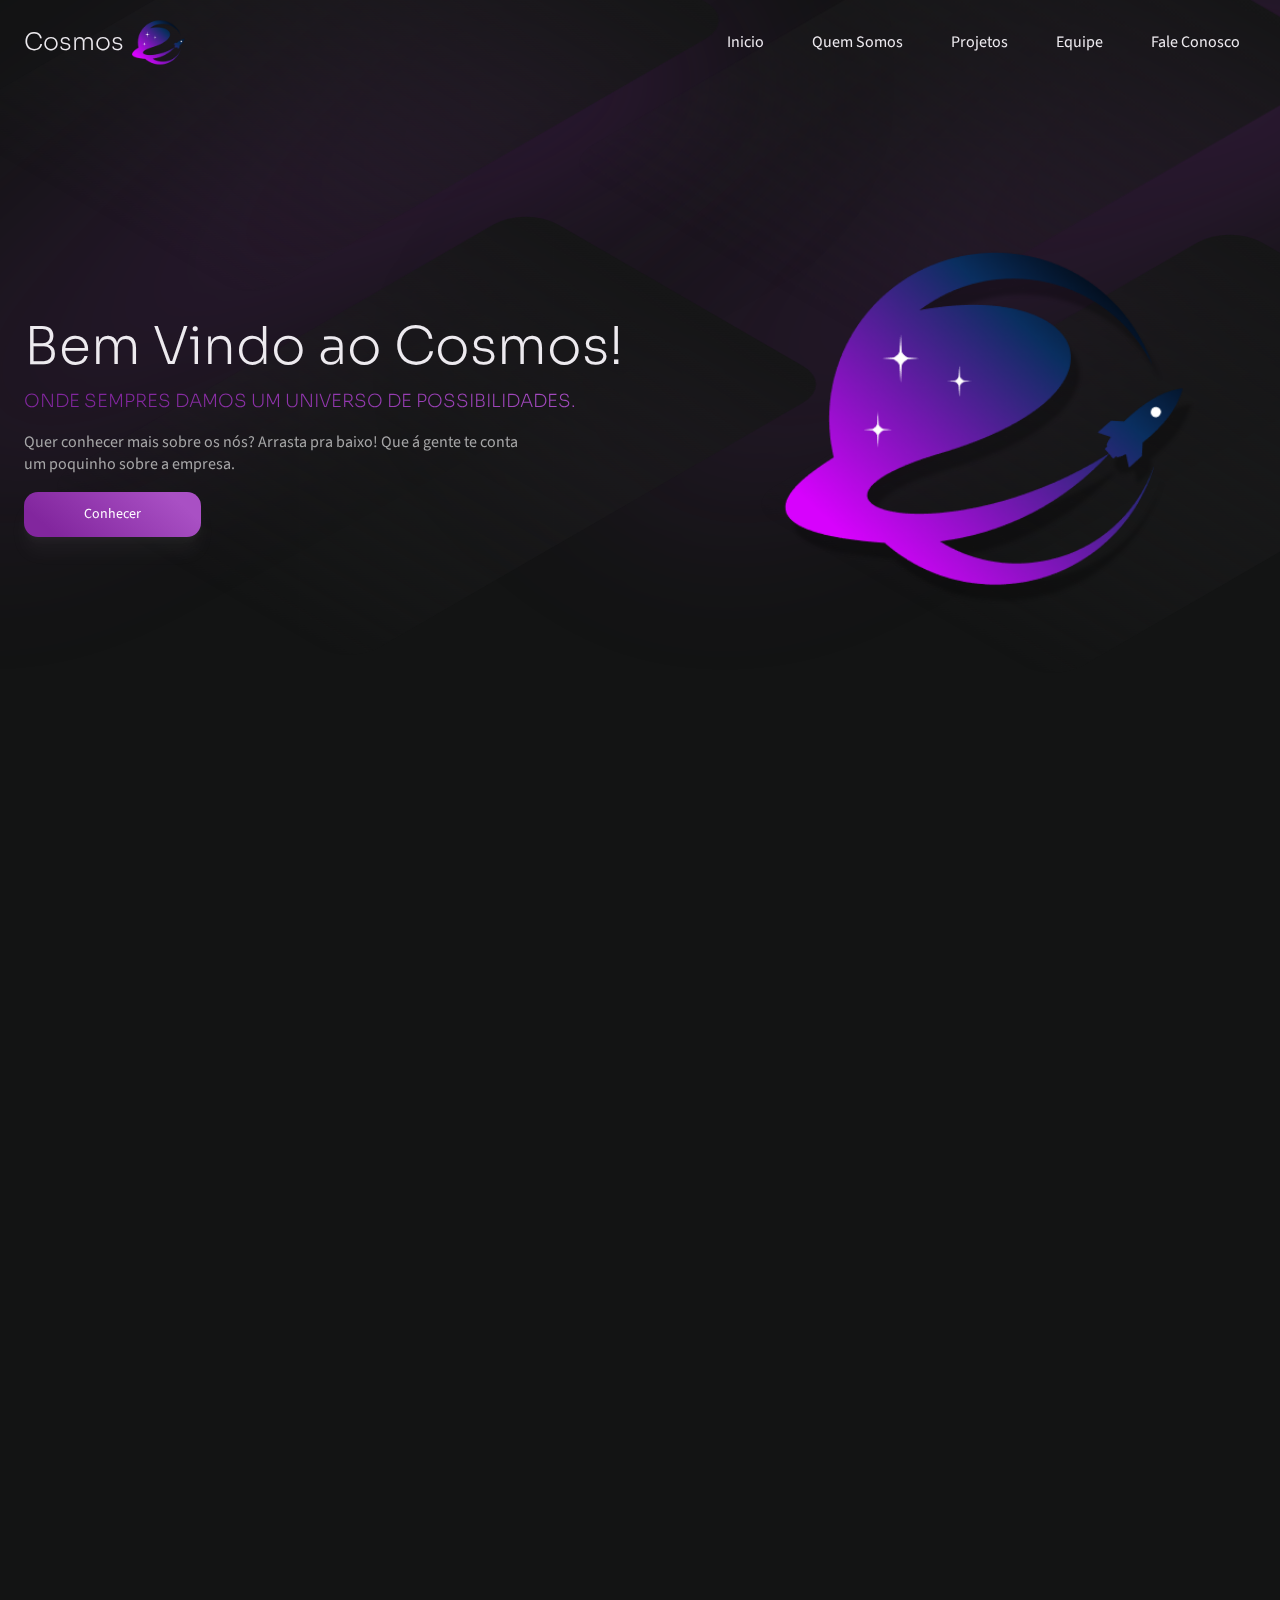
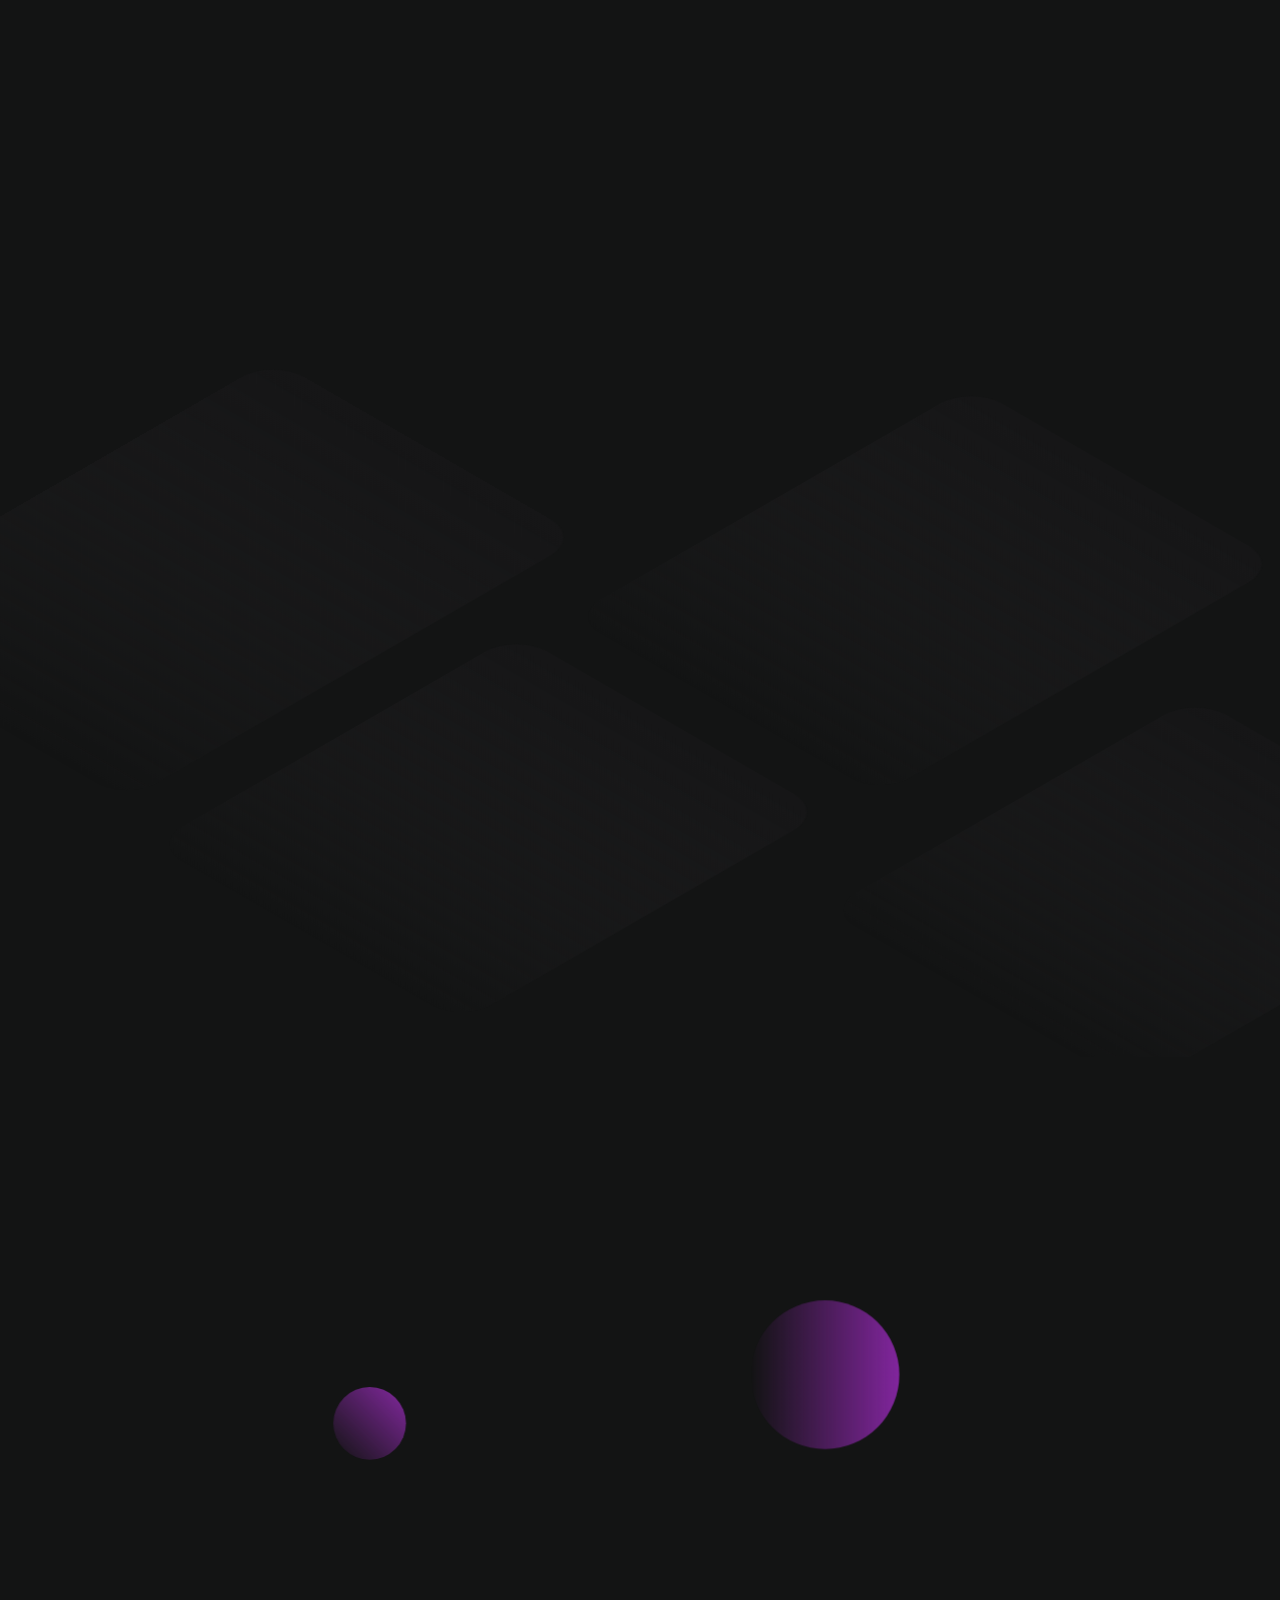
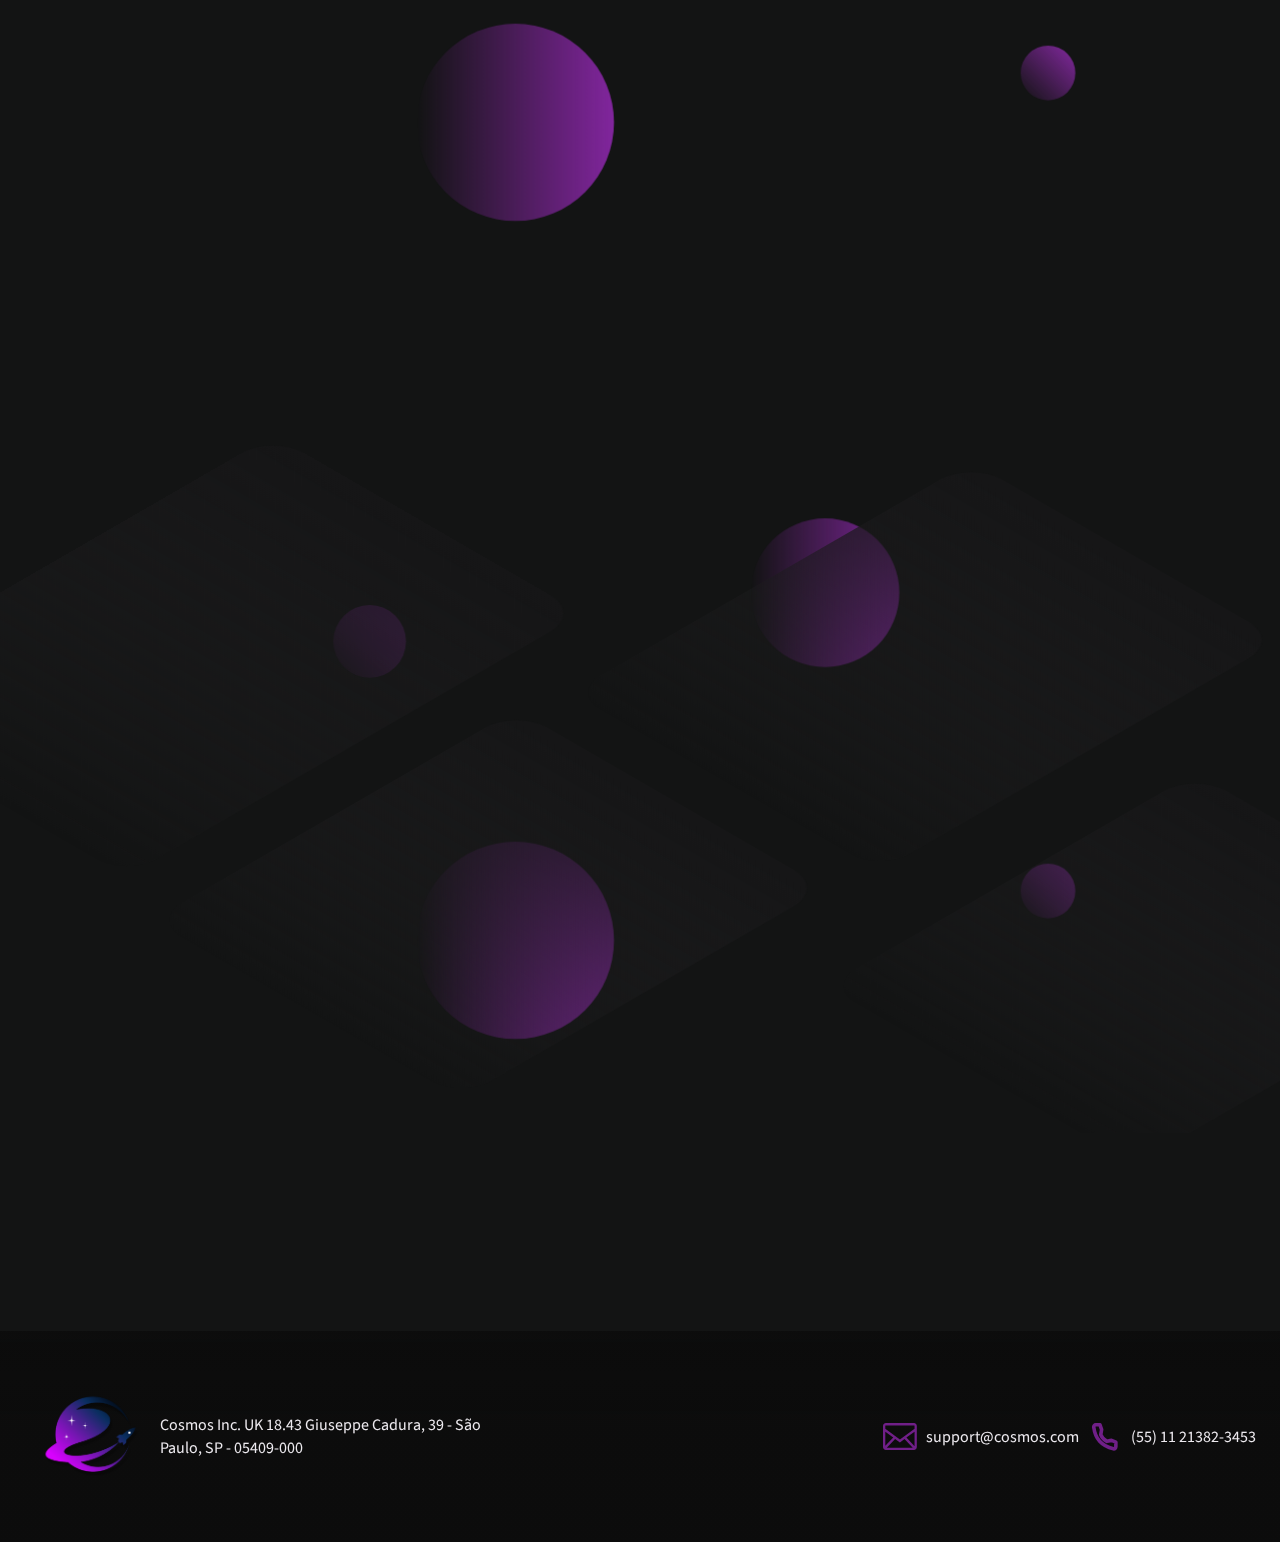
==== commit a0f8399a: "Add files via upload" ====
--- a/Cosmos/index.html
+++ b/Cosmos/index.html
@@ -9,6 +9,7 @@
     <link rel="preconnect" href="https://fonts.gstatic.com" crossorigin>
     <link href="https://fonts.googleapis.com/css2?family=Sora:wght@300&family=Source+Sans+Pro:wght@200&display=swap"rel="stylesheet">
     <link rel="stylesheet" href="https://unpkg.com/swiper/swiper-bundle.min.css">
+    <link href="https://unpkg.com/aos@2.3.1/dist/aos.css" rel="stylesheet">
     <link rel="icon" type="image/png" href="img/logo.png">
     <title>Cosmos</title>
     <link rel="stylesheet" href="css/style.css">
@@ -30,7 +31,7 @@
         </nav>
 
         <!---========= NAV-BAR DESKTOP =========-->
-        <nav class="navbar-desktop">
+        <nav class="navbar-desktop" data-aos="fade-up">
             <div class="navbar-desktop-item-1">
                 <div class="logo-nav">
                     <h4>Cosmos</h4>
@@ -64,7 +65,7 @@
         <img src="svg/bg-home.svg" class="svg-bg-home" alt="" onload="SVGInject(this)">
     </div>
     <main class="container hero py-5" id="Inicio">
-        <div class="flex-item-2 mt-3 py-3">
+        <div class="flex-item-2 mt-3 py-3" data-aos="fade-up" data-aos-delay="50">
             <h2>Bem Vindo ao Cosmos!</h2>
             <h5 class="my-2">Onde sempres damos um universo de possibilidades.</h5>
             <p>Quer conhecer mais sobre os nós? Arrasta pra baixo! Que á gente te conta<p> 
@@ -72,7 +73,7 @@
             </p>
             <button class="btn mt-2" type="submit">Conhecer</button>
         </div>
-        <div class="flex-item-1 mt-3">
+        <div class="flex-item-1 mt-3" data-aos="fade-up" data-aos-delay="200" >
             <div class="logo">
                 <img src="img/logo.png" alt="">
             </div>
@@ -81,7 +82,7 @@
 
     <!---========= SECTION PEOPLE =========-->
     <section class="container" id="Quem-somos">
-        <div class="flex-item-4 flex-column">
+        <div class="flex-item-4 flex-column" data-aos="fade-up" data-aos-delay="200">
             <h2>Quem Somos</h2>
             <br>
             <p>
@@ -104,10 +105,10 @@
                 </li>
             </ul>
         </div>
-        <div class="flex-item-3 mx-2">
+        <div class="flex-item-3 mx-2" data-aos="fade-up" data-aos-delay="300">
             <img src="svg/svg-people1.svg" alt="" onload="SVGInject(this)">
         </div>
-        <div class="flex-item-1 flex-column mx-2 my-3">
+        <div class="flex-item-1 flex-column mx-2 my-3" data-aos="fade-up" data-aos-delay="350">
             <img src="svg/svg-people2.svg" class="mx-2 my-2" id="people2" alt="" onload="SVGInject(this)">
             <img src="svg/svg-people3.svg" class="mx-2 my-2" alt="" onload="SVGInject(this)">
         </div>
@@ -119,12 +120,12 @@
         <img src="svg/fignu7.svg" class="w-auto svg-invite" alt="" onload="SVGInject(this)">
 
         <section class="container hero py-5 mt-2 mb-3" id="Projetos">
-            <div class="flex-item-1 mx-2 py-3">
+            <div class="flex-item-1 mx-2 py-3" data-aos="fade-up" data-aos-delay="400">
                 <div class="logo-projeto">
-                    <img src="img/TalkTechLogo01.png" alt="">
-                </div>
-            </div>
-            <div class="flex-item-2 flex-column">
+                    <img src="svg/esse-e-o-dj-do-baile.svg" alt="">
+                </div>
+            </div>
+            <div class="flex-item-2 flex-column" data-aos="fade-up" data-aos-delay="250">
                 <h1>Talktech</h1>
                 <p class="mt-2">Nosso aplicatico TalkTech tem como foco trazer informações e chats de corversa para esse nosso mundo de programação,
                     onde você pode fazer amigos e compartilhar seus códigos, como fosse seu portifolio. Nesse nosso projeto tambem vamos
@@ -147,7 +148,7 @@
         <img src="svg/fignu6.svg" class="w-auto svg-invite" alt="" onload="SVGInject(this)">
 
         <section class="container-swiper py-5" id="Equipe">
-            <div class="swiper-container">
+            <div class="swiper-container" data-aos="fade-up" data-aos-delay="0">
                 <div class="flex-center mb-4">
                     <h1 class="mb-3">Equipe Cosmos</h1>
                 </div>
@@ -345,7 +346,7 @@
         <img src="svg/fignu5.svg" class="w-auto svg-invite" alt="" onload="SVGInject(this)">
     
         <section class="container pb-4 mt-4 flex-start-top pt-5" id="Fale-conosco">
-            <div class="flex-item-1 ml-2 mr-5 py-3">
+            <div class="flex-item-1 ml-2 mr-5 py-3" data-aos="fade-up" data-aos-delay="300">
                 <h1>Formulário</h1>
                 <p>
                     Preencha o formulário para enviar um email para a Cosmos, 
@@ -359,7 +360,7 @@
                     </ul>
                 </div>
             </div>
-            <form class="formulario flex-item-1" method="POST" action="./controller/usuarioController.php" autocomplete="off">
+            <form class="formulario flex-item-1" method="POST" autocomplete="off" data-aos="fade-up" data-aos-delay="350">
 
                 <div class="titulo">
                 <h5>Fale Conosco</h5>
@@ -367,22 +368,22 @@
         
                 <div class="textfild">
                 <h2 class="mb-1" style="font-size: medium;">Nome:</h2>
-                <input class="input" id="nome" name="nome" type="text" placeholder="Nome Completo" required>
+                <input class="input" id="nome" name="nome" type="text" placeholder="Nome Completo" required autocomplete="off">
                 </div>
                 
                 <div class="textfild">
                 <h2 class="mb-1" style="font-size: medium;">Email:</h2>
-                <input class="input" id="email" name="email" type="email" placeholder="Email" required>
+                <input class="input" id="email" name="email" type="email" placeholder="Email" required autocomplete="off">
                 </div>
         
                 <div class="textfild">
                 <h2 class="mb-1" style="font-size: medium;">Telefone:</h2>
-                <input class="input" id="telefone" name="telefone" type="number" placeholder="Telefone" required>
+                <input class="input" id="telefone" name="telefone" type="number" placeholder="Telefone" required autocomplete="off">
                 </div>
                 
                 <div class="textfild">
                     <h2 class="mb-1" style="font-size: medium;">Mensagem:</h2>
-                    <textarea class="input" style="outline: none;" name="mensagem" id="" placeholder="Digite sua mensagem" cols="30" rows="10"></textarea>
+                    <textarea class="" id="mensagem" name="mensagem" placeholder="Digite sua Mensagem" cols="30" rows="10" required autocomplete="off"></textarea>
                 </div>
         
                 <button class="btn" type="submit">Enviar</button>
@@ -416,6 +417,10 @@
 
     <!---========= JS =========-->
     <script src="https://unpkg.com/swiper/swiper-bundle.min.js"></script>
+    <script src="https://unpkg.com/aos@2.3.1/dist/aos.js"></script>
+    <script>
+        AOS.init();
+      </script>
     <script src="js/app.js"></script>
     <script>
         var swiper = new Swiper('.swiper-container', {
--- a/Cosmos/css/style.css
+++ b/Cosmos/css/style.css
@@ -185,6 +185,27 @@
   color: rgba(240, 255, 255, 0.5882352941);
 }
 .input::placeholder {
+  color: rgba(240, 255, 255, 0.5882352941);
+}
+
+textarea {
+  width: 100%;
+  border: none;
+  border-radius: 10px;
+  padding: 15px;
+  background-color: #333;
+  color: rgba(240, 255, 255, 0.8705882353);
+  resize: none;
+  box-shadow: 0px 10px 40px rgba(0, 0, 0, 0.337254902);
+  outline: none;
+  margin-bottom: 13px;
+  font-size: 12pt;
+  font-family: "Source Sans Pro", sans-serif;
+}
+textarea::-moz-placeholder {
+  color: rgba(240, 255, 255, 0.5882352941);
+}
+textarea::placeholder {
   color: rgba(240, 255, 255, 0.5882352941);
 }
 
@@ -416,7 +437,7 @@
   font-size: 14px;
   line-height: 150%;
   color: #fefbff;
-  padding: 12px 32px;
+  padding: 12px 60px;
   transition: 0.3s ease;
   box-shadow: 0px 17px 17px rgba(204, 204, 204, 0.04), 0px 5.125px 5.125px rgba(204, 204, 204, 0.0260636), 0px 2.12866px 2.12866px rgba(204, 204, 204, 0.02), 0px 0.769896px 0.769896px rgba(204, 204, 204, 0.0139364);
 }
@@ -1036,7 +1057,7 @@
   right: 32px;
   top: 22px;
   width: 36px;
-  height: 36px;
+  height: 204px;
   cursor: pointer;
   background-image: url("../../svg/icon-arrow.svg");
   background-repeat: no-repeat;
@@ -1048,7 +1069,7 @@
   right: 88px;
   top: 24px;
   width: 36px;
-  height: 36px;
+  height: 204px;
   cursor: pointer;
   background-image: url("../../svg/icon-arrow.svg");
   background-repeat: no-repeat;
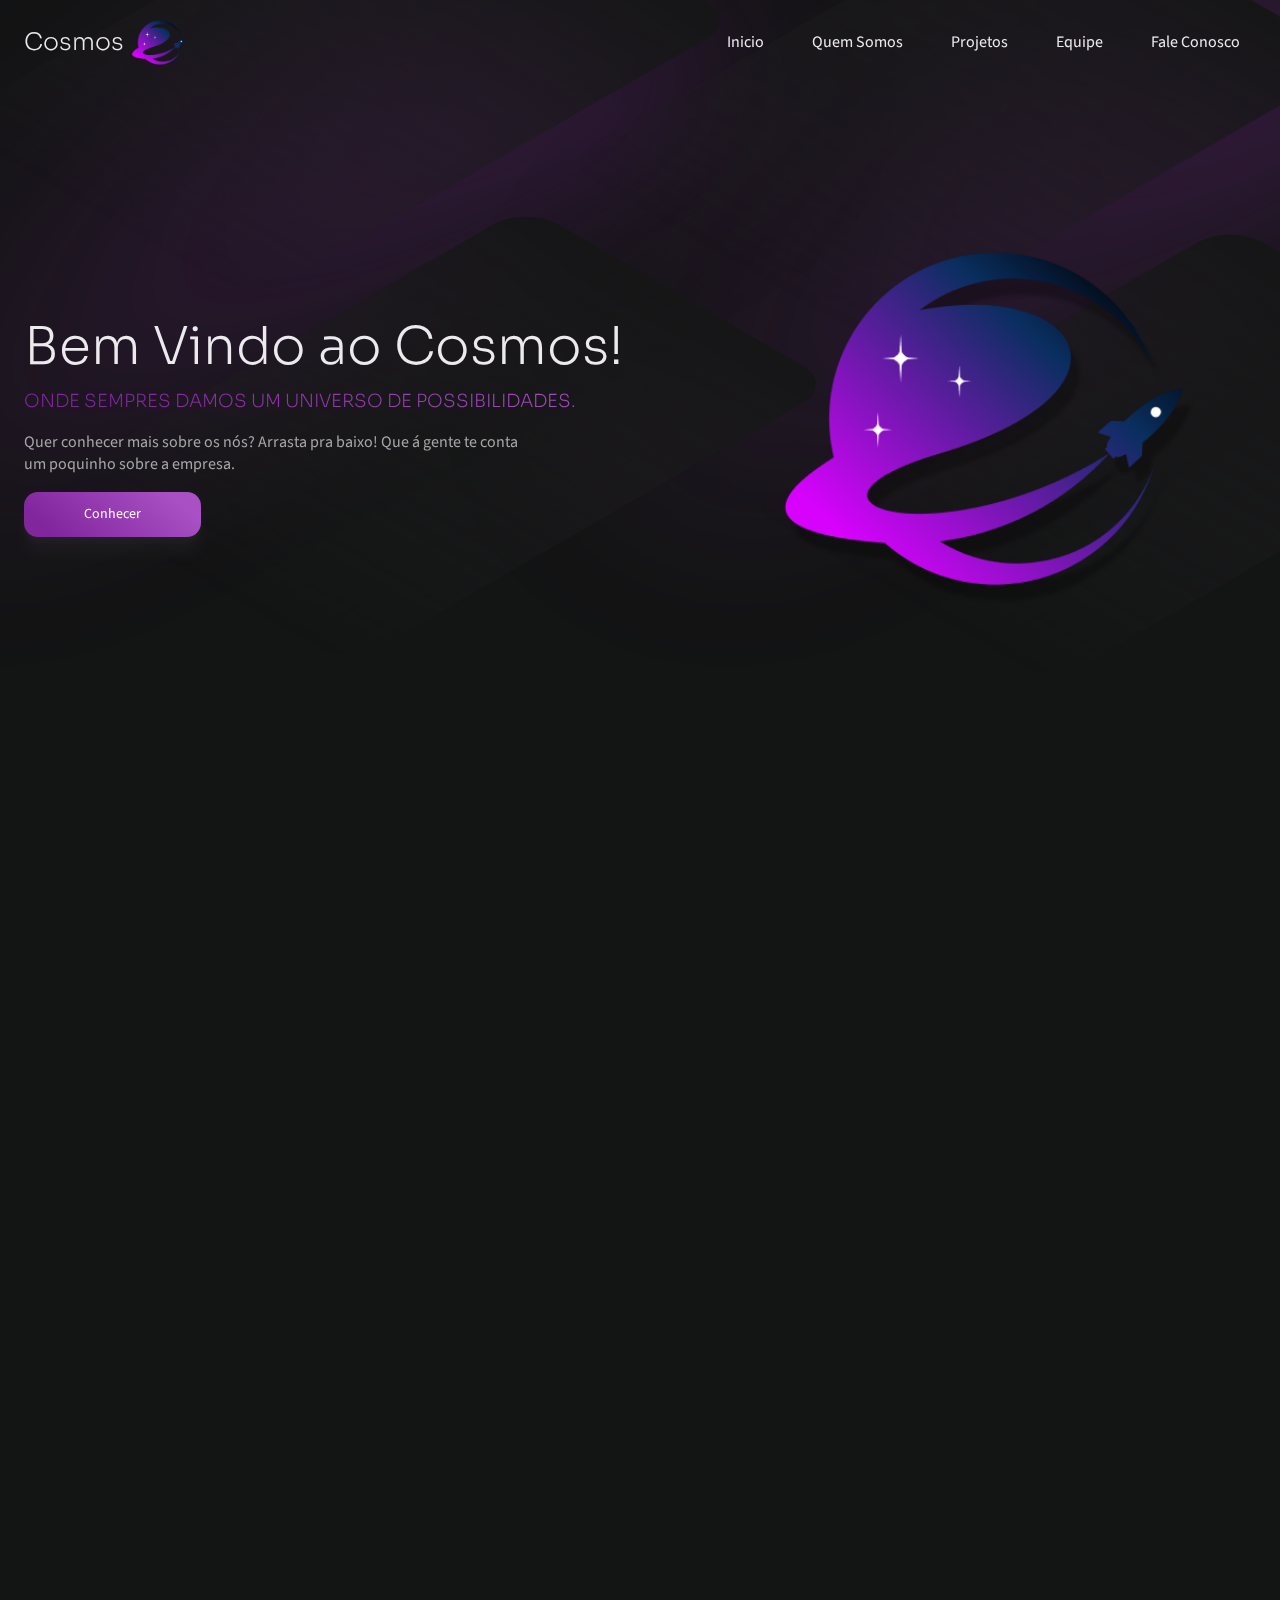
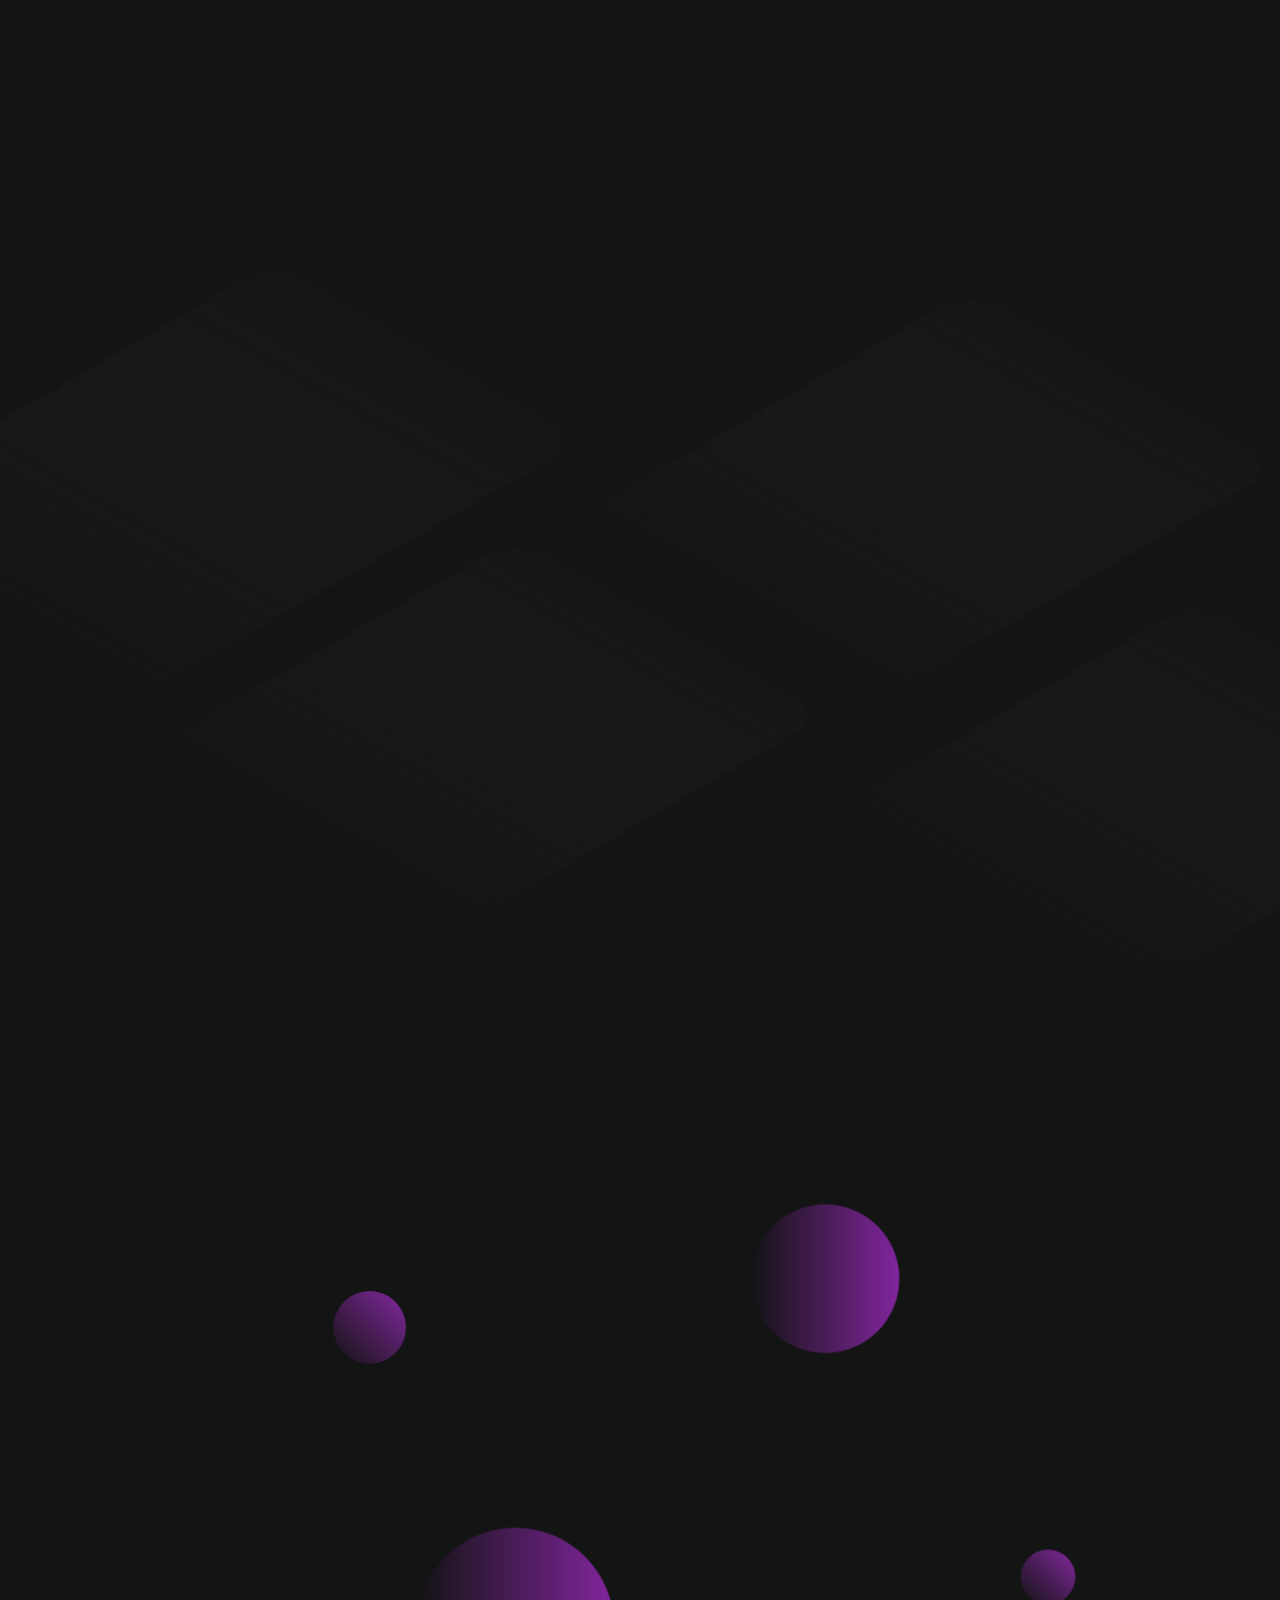
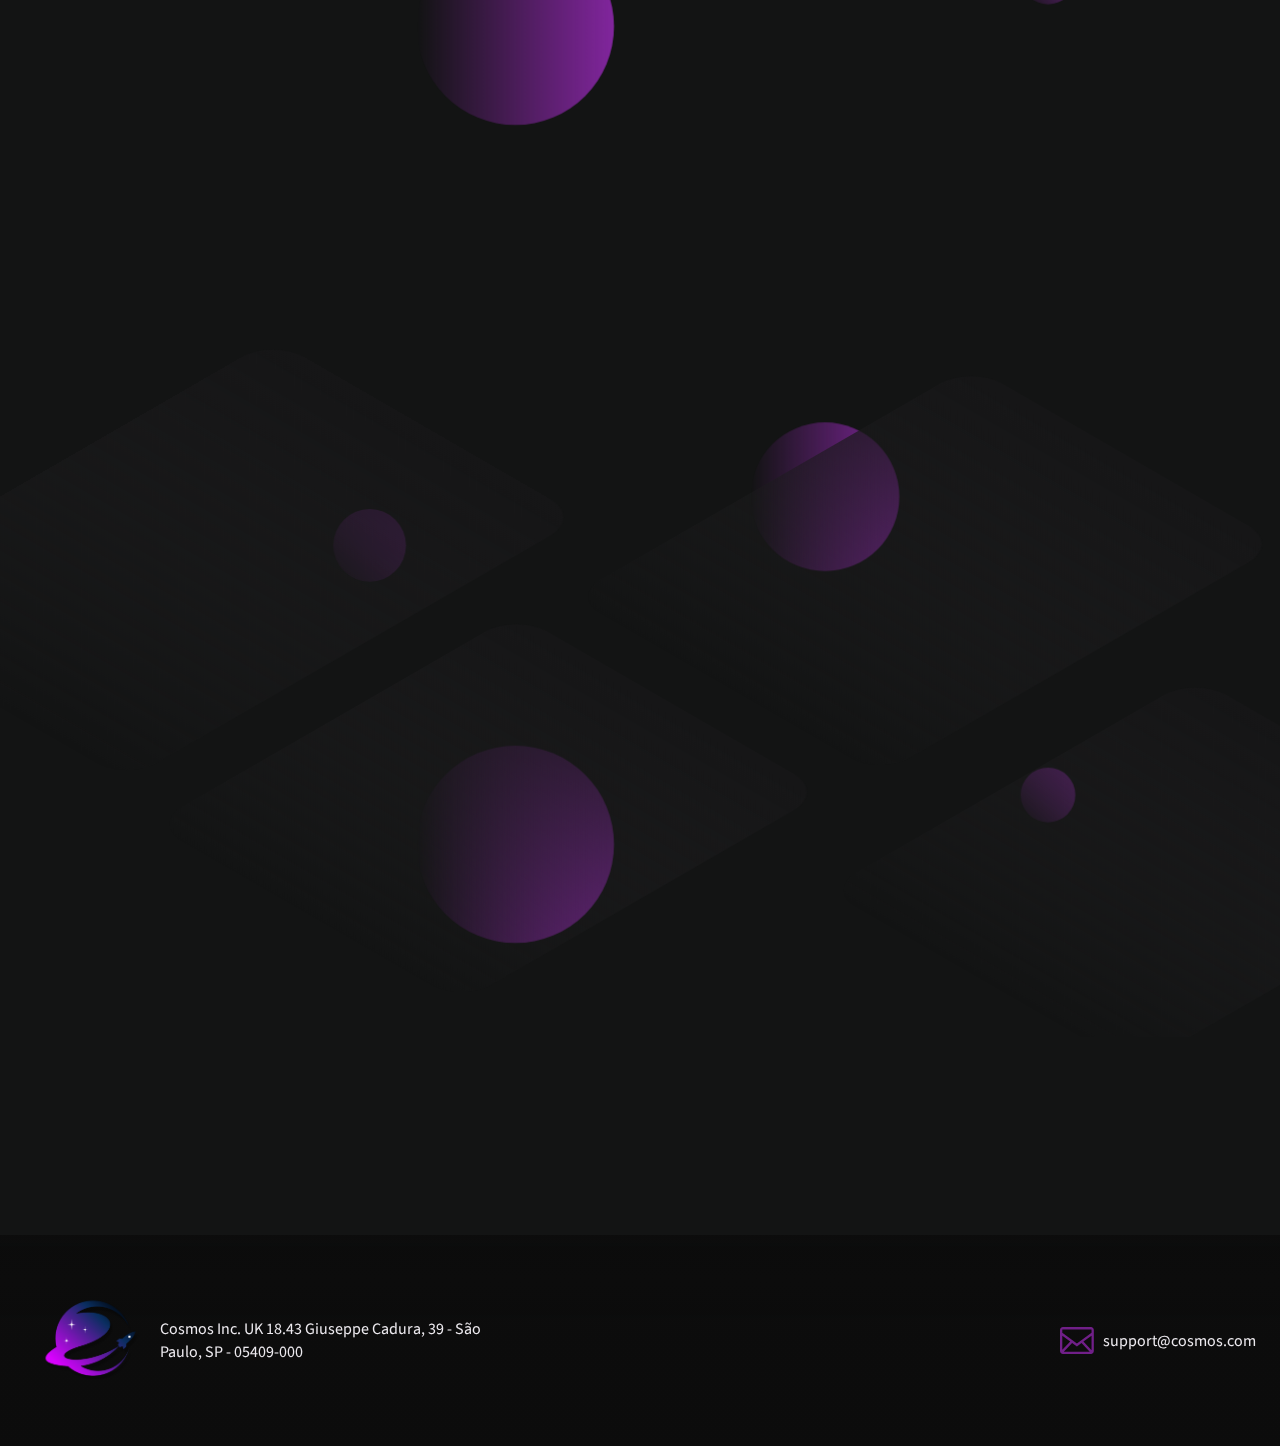
==== commit 9dad5f82: "Add files via upload" ====
--- a/Cosmos/index.html
+++ b/Cosmos/index.html
@@ -50,11 +50,11 @@
         <!---========= MENU MOBILE =========--> 
         <nav class="menu-mobile" id="menu-mobile">
             <div class="nav-list-mobile">
-                <a href="" class="nav-link-mobile mb-1">Inicio</a>
-                <a href="" class="nav-link-mobile mb-1">Quem Somos</a>
-                <a href="" class="nav-link-mobile mb-1">Projetog</a>
-                <a href="" class="nav-link-mobile mb-1">Equipe</a>
-                <a href="" class="nav-link-mobile mb-1">Fale Conosco</a>
+                <a href="#Inicio" class="nav-link-mobile mb-1">Inicio</a>
+                <a href="#Quem-somos" class="nav-link-mobile mb-1">Quem Somos</a>
+                <a href="#Projetos" class="nav-link-mobile mb-1">Projeto</a>
+                <a href="#Equipe" class="nav-link-mobile mb-1">Equipe</a>
+                <a href="#Fale-conosco" class="nav-link-mobile mb-1">Fale Conosco</a>
             </div>
         </nav>
 
@@ -68,10 +68,11 @@
         <div class="flex-item-2 mt-3 py-3" data-aos="fade-up" data-aos-delay="50">
             <h2>Bem Vindo ao Cosmos!</h2>
             <h5 class="my-2">Onde sempres damos um universo de possibilidades.</h5>
-            <p>Quer conhecer mais sobre os nós? Arrasta pra baixo! Que á gente te conta<p> 
-                 um poquinho sobre a empresa.</p>
+            <p>
+                Quer conhecer mais sobre os nós? Arrasta pra baixo! Que á gente te conta<p> 
+                um poquinho sobre a empresa.</p>
             </p>
-            <button class="btn mt-2" type="submit">Conhecer</button>
+            <a href="#Quem-somos"><button class="btn mt-2" type="submit">Conhecer</button></a>
         </div>
         <div class="flex-item-1 mt-3" data-aos="fade-up" data-aos-delay="200" >
             <div class="logo">
@@ -108,9 +109,9 @@
         <div class="flex-item-3 mx-2" data-aos="fade-up" data-aos-delay="300">
             <img src="svg/svg-people1.svg" alt="" onload="SVGInject(this)">
         </div>
-        <div class="flex-item-1 flex-column mx-2 my-3" data-aos="fade-up" data-aos-delay="350">
+        <div class="flex-item-1 flex-column" data-aos="fade-up" data-aos-delay="350">
             <img src="svg/svg-people2.svg" class="mx-2 my-2" id="people2" alt="" onload="SVGInject(this)">
-            <img src="svg/svg-people3.svg" class="mx-2 my-2" alt="" onload="SVGInject(this)">
+            <img src="svg/svg-people3.svg" class="mx-2 my-2" id="people3" alt="" onload="SVGInject(this)">
         </div>
     </section>
 
@@ -168,143 +169,143 @@
                         </div>
                         <ul class="sci">
                             <li class="icon bg-icon-inst" >
+                                <a href="https://instagram.com/_aroma_de_chuva?igshid=MzNlNGNkZWQ4Mg=="><img src="svg/icon-insta.svg" alt="" width="24px" height="24px"></a>
+                            </li>
+                            <li class="icon bg-icon-git" >
+                                <a href="https://github.com/CaioXGomes"><img src="svg/icon-github.svg" alt=""></a>
+                            </li>
+                        </ul>
+                    </div>
+                    <div class="swiper-slide">
+                        <div class="content">
+                            <div class="imgBx mb-2"><img class="img-Devs" src="img/dudu.jpeg" alt=""></div>
+                            <div class="contentTx">
+                                <h4 class="txt-devs">Eduardo Alves Azevedo <br> <span class="devs-func"> Front-End </span></h4>
+                            </div>    
+                        </div>
+                        <ul class="sci">
+                            <li class="icon bg-icon-inst" >
+                                <a href="https://www.instagram.com/edu_4zevedo/"><img src="svg/icon-insta.svg" alt="" width="24px" height="24px"></a>
+                            </li>
+                            <li class="icon bg-icon-git" >
+                                <a href="https://github.com/Edu-Azevedo"><img src="svg/icon-github.svg" alt=""></a>
+                            </li>
+                        </ul>
+                    </div>
+                    <div class="swiper-slide">
+                        <div class="content">
+                            <div class="imgBx mb-2"><img class="img-Devs" src="img/goes.jpeg" alt=""></div>
+                            <div class="contentTx">
+                                <h4 class="txt-devs">Gabriel Goes de Souza Galdino<br> <span class="devs-func"> Back-end </span></h4>
+                            </div>    
+                        </div>
+                        <ul class="sci">
+                            <li class="icon bg-icon-inst" >
+                                <a href="https://www.instagram.com/gabriel_g0es/"><img src="svg/icon-insta.svg" alt="" width="24px" height="24px"></a>
+                            </li>
+                            <li class="icon bg-icon-git" >
+                                <a href="https://github.com/SrGoes"><img src="svg/icon-github.svg" alt=""></a>
+                            </li>
+                        </ul>
+                    </div>
+                    <div class="swiper-slide">
+                        <div class="content">
+                            <div class="imgBx mb-2"><img class="img-Devs" src="img/isis.jpeg" alt=""></div>
+                            <div class="contentTx">
+                                <h4 class="txt-devs">Isis Nina Alves Carvalho<br> <span class="devs-func"> Analista </span></h4>
+                            </div>    
+                        </div>
+                        <ul class="sci">
+                            <li class="icon bg-icon-inst" >
+                                <a href="https://www.instagram.com/iisis_niina/"><img src="svg/icon-insta.svg" alt="" width="24px" height="24px"></a>
+                            </li>
+                            <li class="icon bg-icon-git" >
+                                <a href="https://github.com/Isis-Nina"><img src="svg/icon-github.svg" alt=""></a>
+                            </li>
+                        </ul>
+                    </div>
+                    <div class="swiper-slide">
+                        <div class="content">
+                            <div class="imgBx mb-2"><img class="img-Devs" src="img/kennedy.jpeg" alt=""></div>
+                            <div class="contentTx">
+                                <h4 class="txt-devs">Kennedy Gomes Nunes<br> <span class="devs-func"> Designer </span></h4>
+                            </div>    
+                        </div>
+                        <ul class="sci">
+                            <li class="icon bg-icon-inst" >
+                                <a href="#"><img src="svg/icon-insta.svg" alt="" width="24px" height="24px"></a>
+                            </li>
+                            <li class="icon bg-icon-git" >
+                                <a href="#"><img src="svg/icon-github.svg" alt=""></a>
+                            </li>
+                        </ul>
+                    </div>
+                    <div class="swiper-slide">
+                        <div class="content">
+                            <div class="imgBx mb-2"><img class="img-Devs" src="img/leo.jpeg" alt=""></div>
+                            <div class="contentTx">
+                                <h4 class="txt-devs">Leonardo Pereira da Silva <br> <span class="devs-func"> Back-End </span></h4>
+                            </div>    
+                        </div>
+                        <ul class="sci">
+                            <li class="icon bg-icon-inst" >
+                                <a href="https://www.instagram.com/leroo_leo/"><img src="svg/icon-insta.svg" alt="" width="24px" height="24px"></a>
+                            </li>
+                            <li class="icon bg-icon-git" >
+                                <a href="https://github.com/LeonardoPSilva1"><img src="svg/icon-github.svg" alt=""></a>
+                            </li>
+                        </ul>
+                    </div>
+                    <div class="swiper-slide">
+                        <div class="content">
+                            <div class="imgBx mb-2"><img class="img-Devs" src="img/lucas.jpeg" alt=""></div>
+                            <div class="contentTx">
+                                <h4 class="txt-devs">Lucas Ferreira Chagas <br> <span class="devs-func"> Designer </span></h4>
+                            </div>    
+                        </div>
+                        <ul class="sci">
+                            <li class="icon bg-icon-inst" >
                                 <a href=""><img src="svg/icon-insta.svg" alt="" width="24px" height="24px"></a>
                             </li>
                             <li class="icon bg-icon-git" >
+                                <a href="https://github.com/LucasFerreiraETEC"><img src="svg/icon-github.svg" alt=""></a>
+                            </li>
+                        </ul>
+                    </div>
+                    <div class="swiper-slide">
+                        <div class="content">
+                            <div class="imgBx mb-2"><img class="img-Devs" src="img/magno.jpeg" alt=""></div>
+                            <div class="contentTx">
+                                <h4 class="txt-devs">Magno Augustus Souza<br> <span class="devs-func"> Front-End </span></h4>
+                            </div>    
+                        </div>
+                        <ul class="sci">
+                            <li class="icon bg-icon-inst" >
+                                <a href="https://www.instagram.com/magk__k/"><img src="svg/icon-insta.svg" alt="" width="24px" height="24px"></a>
+                            </li>
+                            <li class="icon bg-icon-git" >
+                                <a href="https://github.com/Magno-Souza"><img src="svg/icon-github.svg" alt=""></a>
+                            </li>
+                        </ul>
+                    </div>
+                    <div class="swiper-slide">
+                        <div class="content">
+                            <div class="imgBx mb-2"><img class="img-Devs" src="img/victor.jpeg" alt=""></div>
+                            <div class="contentTx">
+                                <h4 class="txt-devs">Victor Augusto Mendoça Aguiar <br> <span class="devs-func"> Designer </span></h4>
+                            </div>    
+                        </div>
+                        <ul class="sci">
+                            <li class="icon bg-icon-inst" >
+                                <a href="https://www.instagram.com/victinf_/"><img src="svg/icon-insta.svg" alt="" width="24px" height="24px"></a>
+                            </li>
+                            <li class="icon bg-icon-git" >
                                 <a href=""><img src="svg/icon-github.svg" alt=""></a>
                             </li>
                         </ul>
                     </div>
                     <div class="swiper-slide">
                         <div class="content">
-                            <div class="imgBx mb-2"><img class="img-Devs" src="img/dudu.jpeg" alt=""></div>
-                            <div class="contentTx">
-                                <h4 class="txt-devs">Eduardo Alves Azevedo <br> <span class="devs-func"> Front-End </span></h4>
-                            </div>    
-                        </div>
-                        <ul class="sci">
-                            <li class="icon bg-icon-inst" >
-                                <a href=""><img src="svg/icon-insta.svg" alt="" width="24px" height="24px"></a>
-                            </li>
-                            <li class="icon bg-icon-git" >
-                                <a href=""><img src="svg/icon-github.svg" alt=""></a>
-                            </li>
-                        </ul>
-                    </div>
-                    <div class="swiper-slide">
-                        <div class="content">
-                            <div class="imgBx mb-2"><img class="img-Devs" src="img/goes.jpeg" alt=""></div>
-                            <div class="contentTx">
-                                <h4 class="txt-devs">Gabriel Goes de Souza Galdino<br> <span class="devs-func"> Back-end </span></h4>
-                            </div>    
-                        </div>
-                        <ul class="sci">
-                            <li class="icon bg-icon-inst" >
-                                <a href=""><img src="svg/icon-insta.svg" alt="" width="24px" height="24px"></a>
-                            </li>
-                            <li class="icon bg-icon-git" >
-                                <a href=""><img src="svg/icon-github.svg" alt=""></a>
-                            </li>
-                        </ul>
-                    </div>
-                    <div class="swiper-slide">
-                        <div class="content">
-                            <div class="imgBx mb-2"><img class="img-Devs" src="img/isis.jpeg" alt=""></div>
-                            <div class="contentTx">
-                                <h4 class="txt-devs">Isis Nina Alves Carvalho<br> <span class="devs-func"> Analista </span></h4>
-                            </div>    
-                        </div>
-                        <ul class="sci">
-                            <li class="icon bg-icon-inst" >
-                                <a href=""><img src="svg/icon-insta.svg" alt="" width="24px" height="24px"></a>
-                            </li>
-                            <li class="icon bg-icon-git" >
-                                <a href=""><img src="svg/icon-github.svg" alt=""></a>
-                            </li>
-                        </ul>
-                    </div>
-                    <div class="swiper-slide">
-                        <div class="content">
-                            <div class="imgBx mb-2"><img class="img-Devs" src="img/kennedy.jpeg" alt=""></div>
-                            <div class="contentTx">
-                                <h4 class="txt-devs">Kennedy Gomes Nunes<br> <span class="devs-func"> Designer </span></h4>
-                            </div>    
-                        </div>
-                        <ul class="sci">
-                            <li class="icon bg-icon-inst" >
-                                <a href=""><img src="svg/icon-insta.svg" alt="" width="24px" height="24px"></a>
-                            </li>
-                            <li class="icon bg-icon-git" >
-                                <a href=""><img src="svg/icon-github.svg" alt=""></a>
-                            </li>
-                        </ul>
-                    </div>
-                    <div class="swiper-slide">
-                        <div class="content">
-                            <div class="imgBx mb-2"><img class="img-Devs" src="img/leo.jpeg" alt=""></div>
-                            <div class="contentTx">
-                                <h4 class="txt-devs">Leonardo Pereira da Silva <br> <span class="devs-func"> Back-End </span></h4>
-                            </div>    
-                        </div>
-                        <ul class="sci">
-                            <li class="icon bg-icon-inst" >
-                                <a href=""><img src="svg/icon-insta.svg" alt="" width="24px" height="24px"></a>
-                            </li>
-                            <li class="icon bg-icon-git" >
-                                <a href=""><img src="svg/icon-github.svg" alt=""></a>
-                            </li>
-                        </ul>
-                    </div>
-                    <div class="swiper-slide">
-                        <div class="content">
-                            <div class="imgBx mb-2"><img class="img-Devs" src="img/lucas.jpeg" alt=""></div>
-                            <div class="contentTx">
-                                <h4 class="txt-devs">Lucas Ferreira Chagas <br> <span class="devs-func"> Designer </span></h4>
-                            </div>    
-                        </div>
-                        <ul class="sci">
-                            <li class="icon bg-icon-inst" >
-                                <a href=""><img src="svg/icon-insta.svg" alt="" width="24px" height="24px"></a>
-                            </li>
-                            <li class="icon bg-icon-git" >
-                                <a href=""><img src="svg/icon-github.svg" alt=""></a>
-                            </li>
-                        </ul>
-                    </div>
-                    <div class="swiper-slide">
-                        <div class="content">
-                            <div class="imgBx mb-2"><img class="img-Devs" src="img/magno.jpeg" alt=""></div>
-                            <div class="contentTx">
-                                <h4 class="txt-devs">Magno Augustus Souza<br> <span class="devs-func"> Front-End </span></h4>
-                            </div>    
-                        </div>
-                        <ul class="sci">
-                            <li class="icon bg-icon-inst" >
-                                <a href=""><img src="svg/icon-insta.svg" alt="" width="24px" height="24px"></a>
-                            </li>
-                            <li class="icon bg-icon-git" >
-                                <a href=""><img src="svg/icon-github.svg" alt=""></a>
-                            </li>
-                        </ul>
-                    </div>
-                    <div class="swiper-slide">
-                        <div class="content">
-                            <div class="imgBx mb-2"><img class="img-Devs" src="img/victor.jpeg" alt=""></div>
-                            <div class="contentTx">
-                                <h4 class="txt-devs">Victor Augusto Mendoça Aguiar <br> <span class="devs-func"> Designer </span></h4>
-                            </div>    
-                        </div>
-                        <ul class="sci">
-                            <li class="icon bg-icon-inst" >
-                                <a href=""><img src="svg/icon-insta.svg" alt="" width="24px" height="24px"></a>
-                            </li>
-                            <li class="icon bg-icon-git" >
-                                <a href=""><img src="svg/icon-github.svg" alt=""></a>
-                            </li>
-                        </ul>
-                    </div>
-                    <div class="swiper-slide">
-                        <div class="content">
                             <div class="imgBx mb-2"><img class="img-Devs" src="img/vinir.jpeg" alt=""></div>
                             <div class="contentTx">
                                 <h4 class="txt-devs">Vinicius Ruiz Ramos <br> <span class="devs-func"> Back-End </span></h4>
@@ -312,10 +313,10 @@
                         </div>
                         <ul class="sci">
                             <li class="icon bg-icon-inst" >
-                                <a href=""><img src="svg/icon-insta.svg" alt="" width="24px" height="24px"></a>
-                            </li>
-                            <li class="icon bg-icon-git" >
-                                <a href=""><img src="svg/icon-github.svg" alt=""></a>
+                                <a href="https://instagram.com/viniz_ruiz?igshid=MzNlNGNkZWQ4Mg=="><img src="svg/icon-insta.svg" alt="" width="24px" height="24px"></a>
+                            </li>
+                            <li class="icon bg-icon-git" >
+                                <a href="https://github.com/ViniRuizX"><img src="svg/icon-github.svg" alt=""></a>
                             </li>
                         </ul>
                     </div>
@@ -328,7 +329,7 @@
                         </div>
                         <ul class="sci">
                             <li class="icon bg-icon-inst" >
-                                <a href=""><img src="svg/icon-insta.svg" alt="" width="24px" height="24px"></a>
+                                <a href="https://instagram.com/yolandzx?igshid=MzNlNGNkZWQ4Mg=="><img src="svg/icon-insta.svg" alt="" width="24px" height="24px"></a>
                             </li>
                             <li class="icon bg-icon-git" >
                                 <a href=""><img src="svg/icon-github.svg" alt=""></a>
@@ -356,7 +357,6 @@
                 <div class="flex-start">
                     <ul class="list mt-2 flex-start">
                         <li class="list-item bg-icon-email"><a>support@cosmos.com</a></li>
-                        <li class="list-item bg-icon-phone"><a>(55) 11 21382-3453</a></li>
                     </ul>
                 </div>
             </div>
@@ -408,8 +408,6 @@
             <div class="footer-flex-2">
                 <img src="svg/icon-email.svg" class="mx-1" loading="lazy" onload="SVGInject(this)" />
                 <a>support@cosmos.com</a>
-                <img src="svg/icon-phone.svg" class="mx-1" loading="lazy" onload="SVGInject(this)" />
-                <a>(55) 11 21382-3453</a>
             </div>
         </section>
     </footer>
--- a/Cosmos/css/style.css
+++ b/Cosmos/css/style.css
@@ -120,7 +120,7 @@
 }
 
 ::-webkit-scrollbar {
-  width: 12px;
+  width: 8px;
   background-color: transparent;
   border: 5px solid #131414;
 }
@@ -797,6 +797,12 @@
   padding-top: 128px;
   padding-bottom: 128px;
 }
+@media screen and (max-width: 960px) {
+  .py-5 {
+    padding-top: 128px;
+    padding-bottom: 16px;
+  }
+}
 
 html {
   scroll-behavior: smooth;
@@ -1042,7 +1048,6 @@
   height: 370px;
   padding: 24px 36px;
   background: rgba(255, 255, 255, 0.05);
-  box-shadow: 0 15px 35px rgba(0, 0, 0, 0.2);
   border-radius: 50px;
   display: flex;
   flex-direction: column;
@@ -1093,15 +1098,13 @@
 
 .logo-projeto {
   position: relative;
-  width: 500px;
-  height: 500px;
   border-radius: 20px;
   overflow: hidden;
 }
 @media screen and (max-width: 960px) {
   .logo-projeto {
-    width: 300px;
-    height: 300px;
+    width: 400px;
+    height: 400px;
   }
 }
 
@@ -1471,6 +1474,13 @@
   animation: people 10s ease 5s infinite;
 }
 
+@media screen and (max-width: 960px) {
+  #people2 {
+    display: none;
+    margin-right: 40px;
+  }
+}
+
 .people3 {
   opacity: 0;
   animation: people 10s ease 2s infinite;
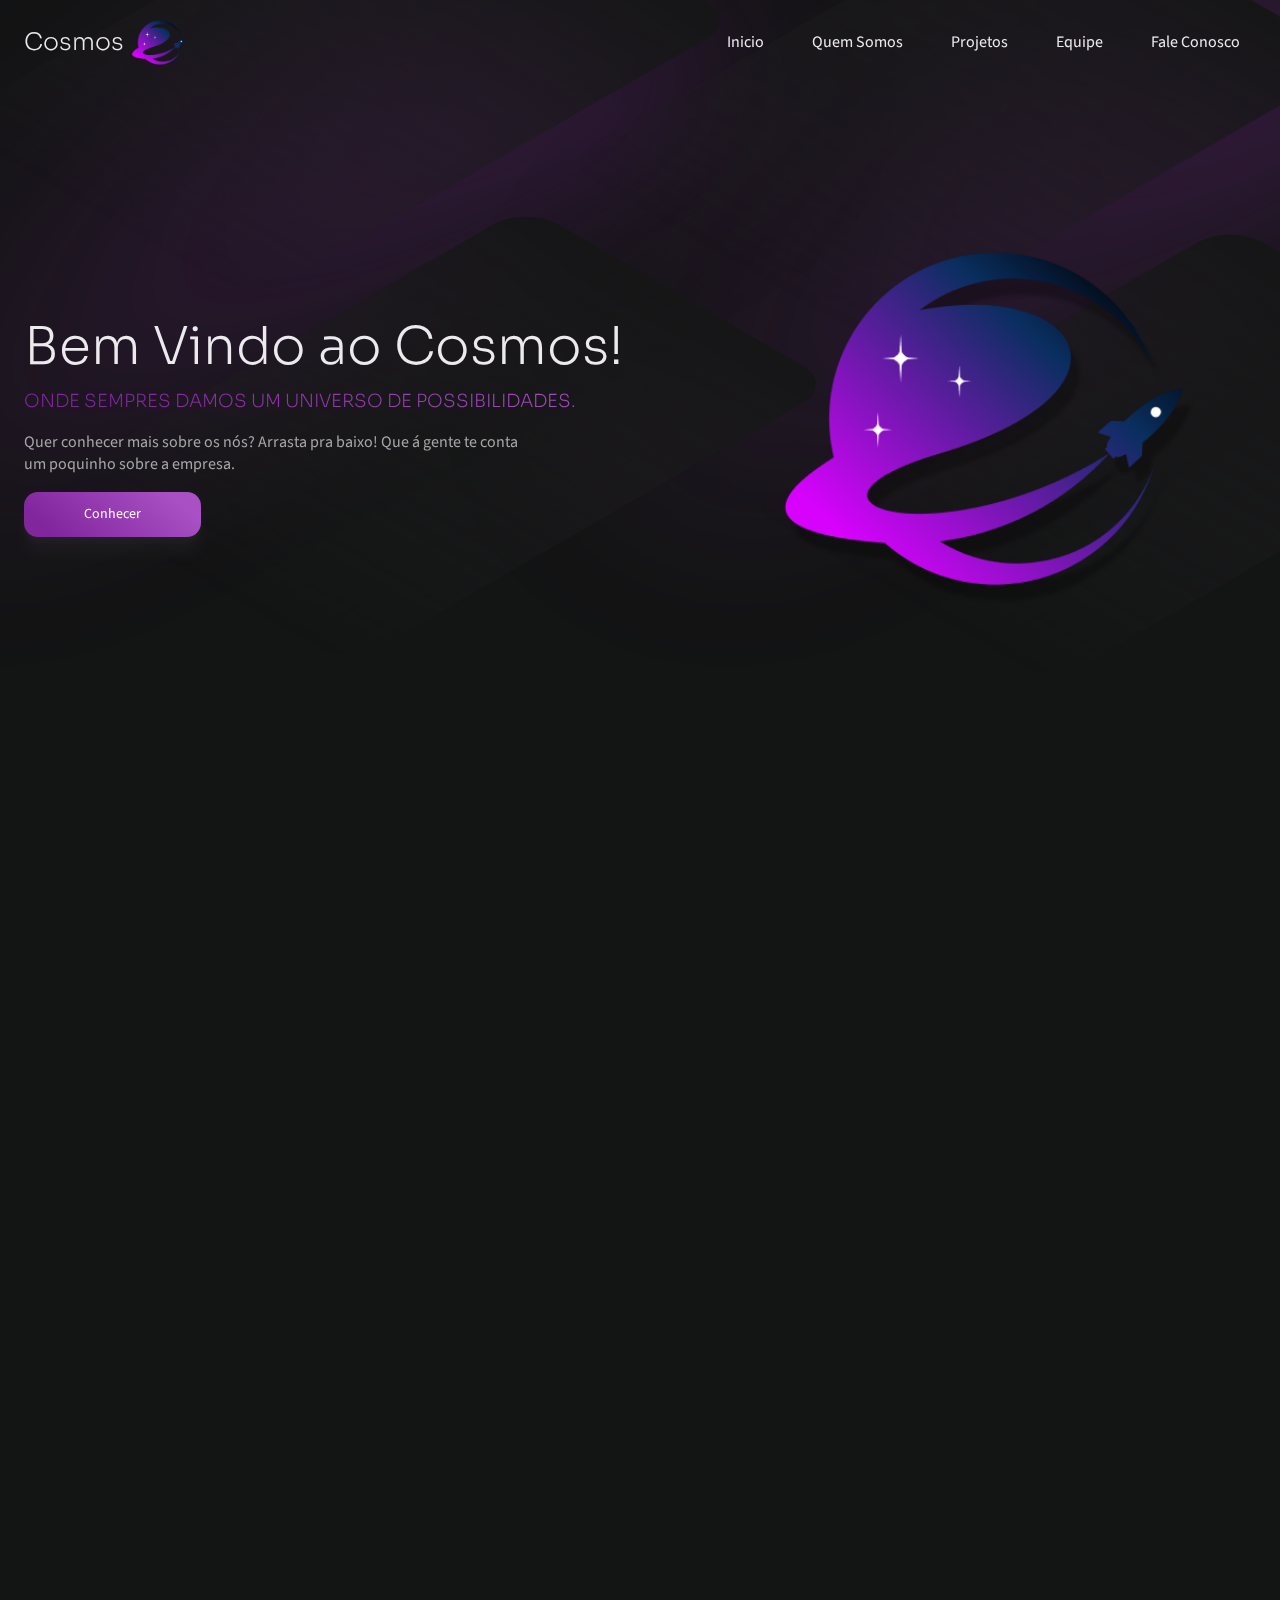
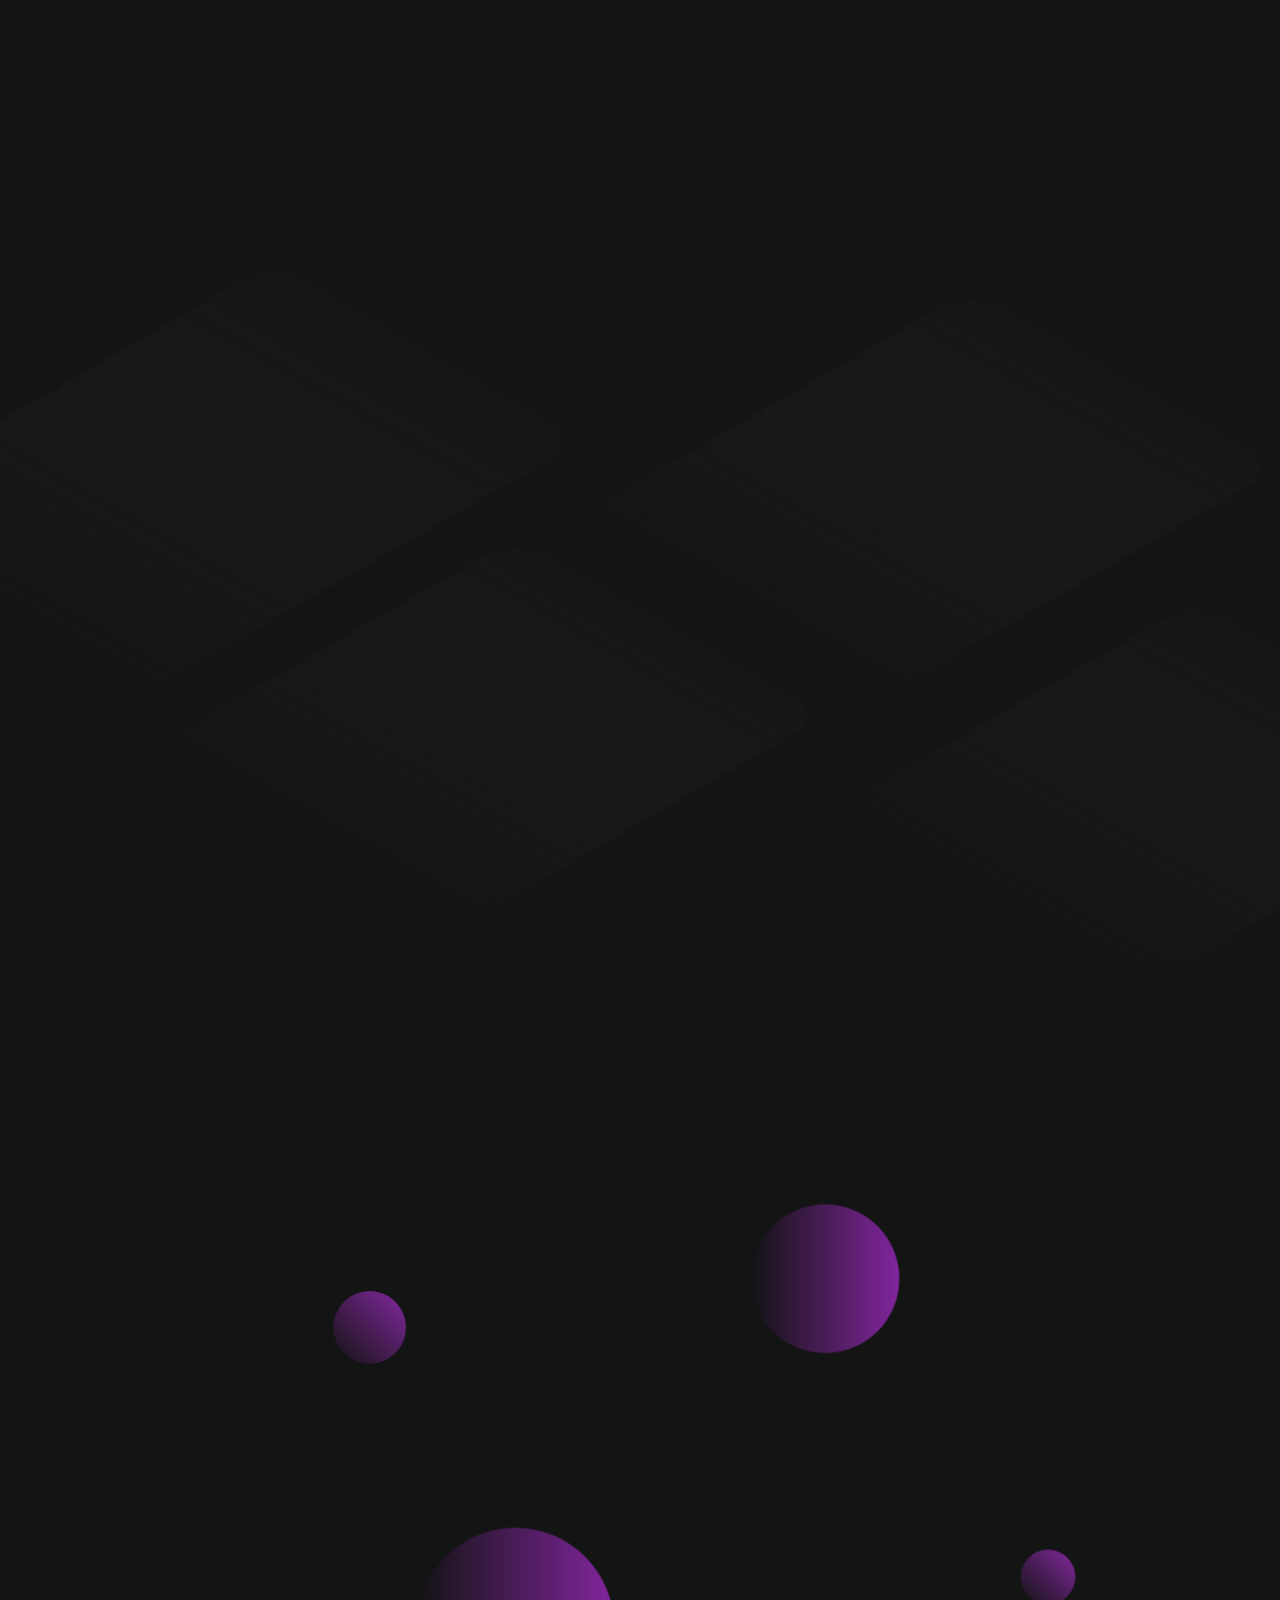
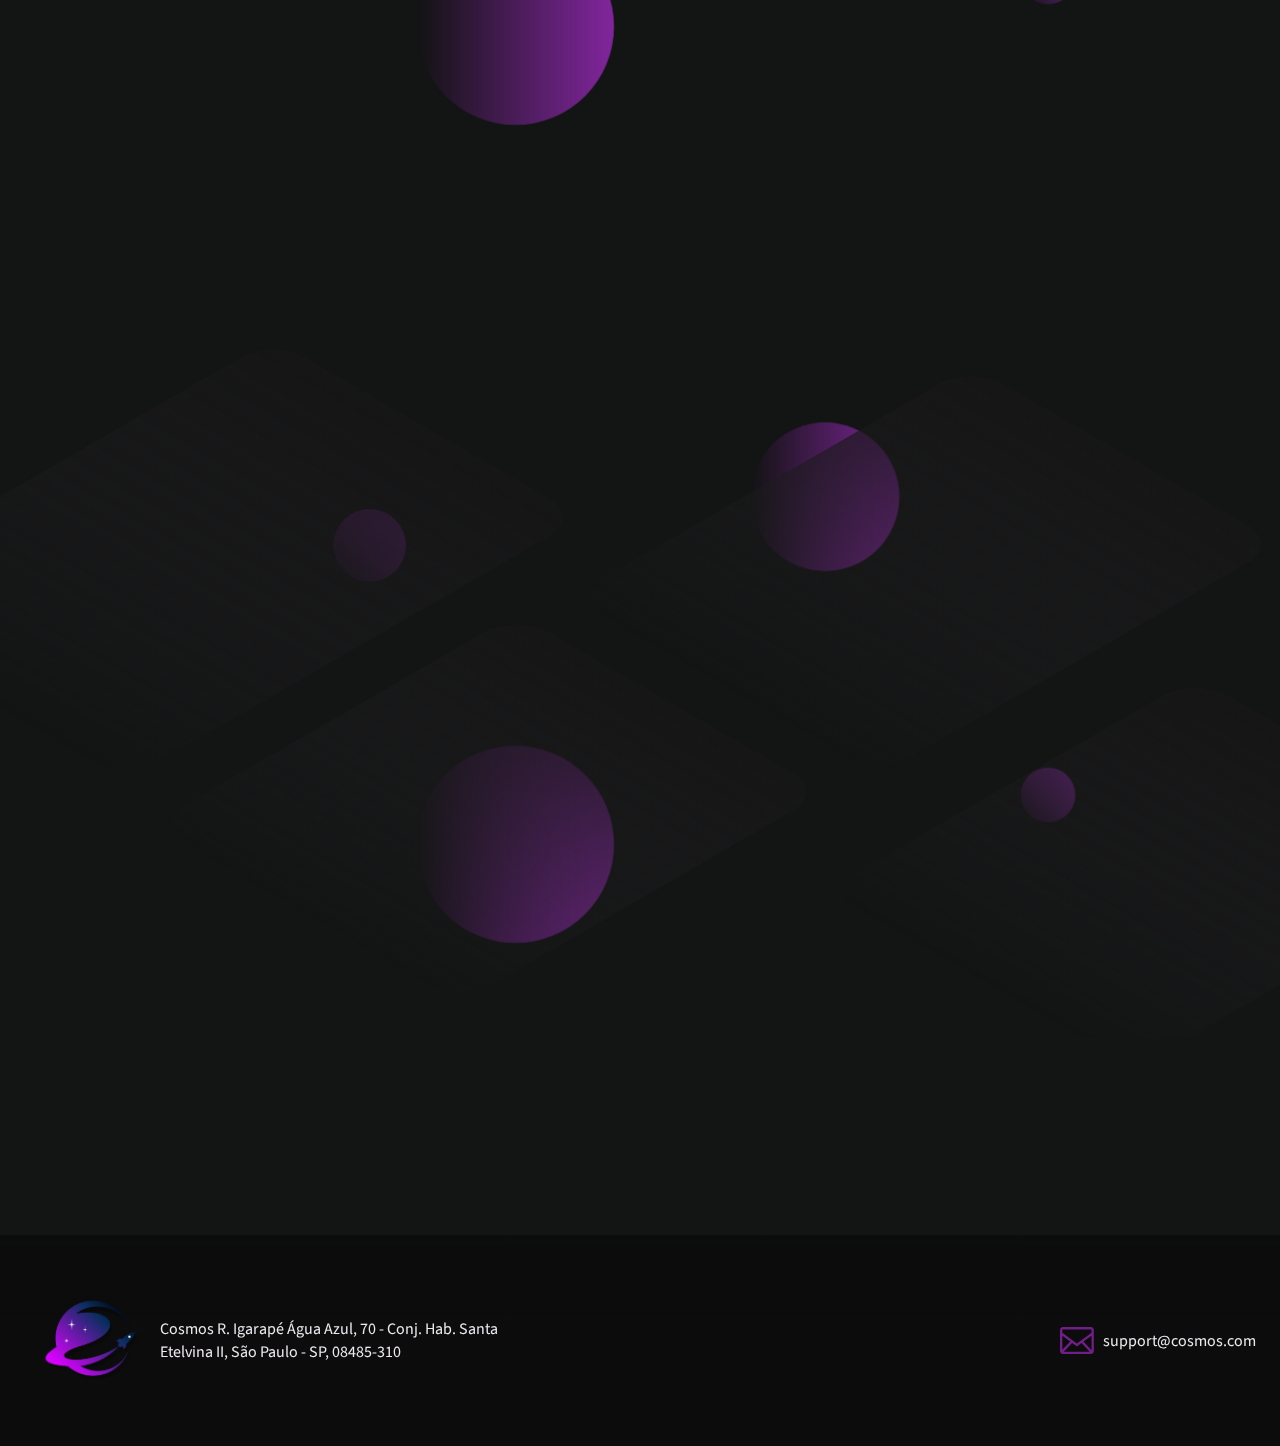
==== commit 827051bd: "Add files via upload" ====
--- a/Cosmos/index.html
+++ b/Cosmos/index.html
@@ -233,10 +233,10 @@
                         </div>
                         <ul class="sci">
                             <li class="icon bg-icon-inst" >
-                                <a href="#"><img src="svg/icon-insta.svg" alt="" width="24px" height="24px"></a>
-                            </li>
-                            <li class="icon bg-icon-git" >
-                                <a href="#"><img src="svg/icon-github.svg" alt=""></a>
+                                <a href="https://instagram.com/kennedy.gnunes?igshid=MzNlNGNkZWQ4Mg=="><img src="svg/icon-insta.svg" alt="" width="24px" height="24px"></a>
+                            </li>
+                            <li class="icon bg-icon-git" >
+                                <a href="github.com/kennedygnunes"><img src="svg/icon-github.svg" alt=""></a>
                             </li>
                         </ul>
                     </div>
@@ -401,8 +401,8 @@
                 <img src="img/logo.png" style="max-width: 120px;" class="mx-1" loading="lazy"
                     onload="SVGInject(this)" />
                 <p>
-                    Cosmos Inc. UK 18.43
-                    Giuseppe Cadura, 39 - São Paulo, SP - 05409-000
+                    Cosmos
+                    R. Igarapé Água Azul, 70 - Conj. Hab. Santa Etelvina II, São Paulo - SP, 08485-310
                 </p>
             </div>
             <div class="footer-flex-2">
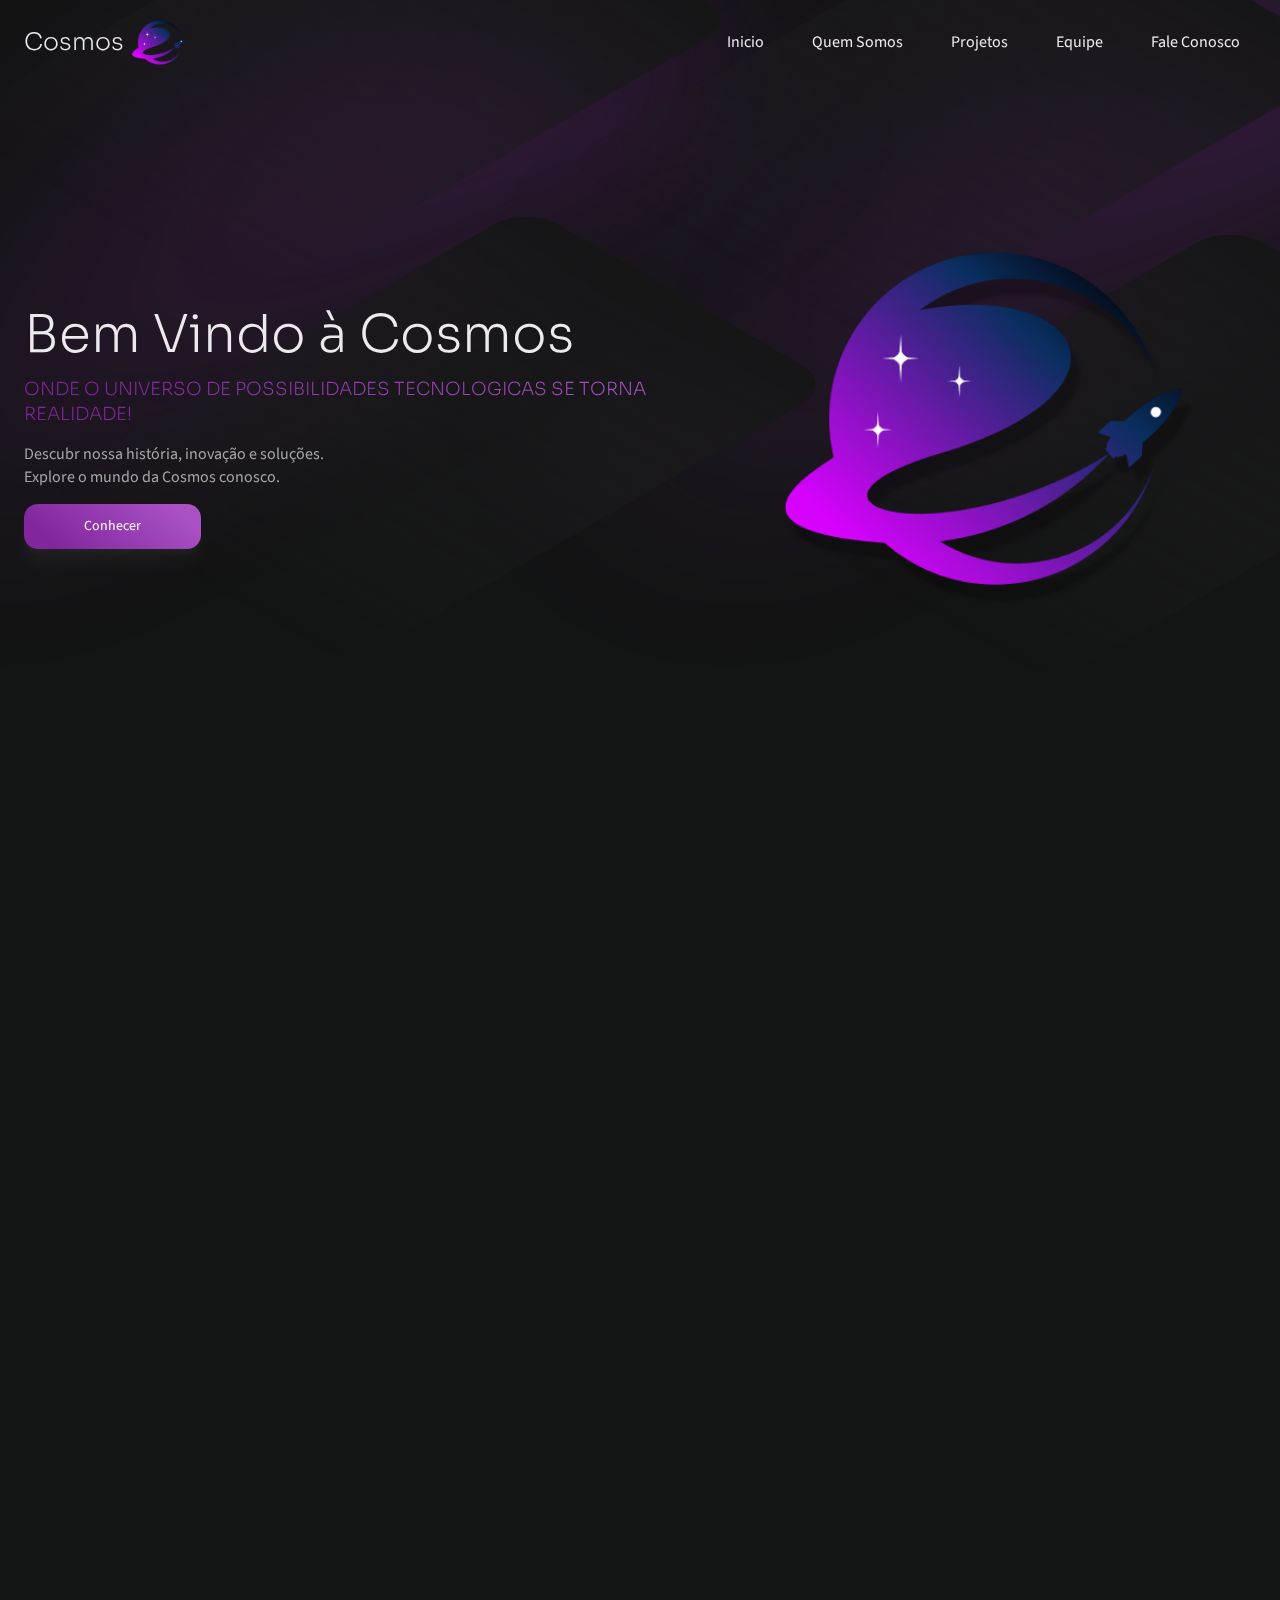
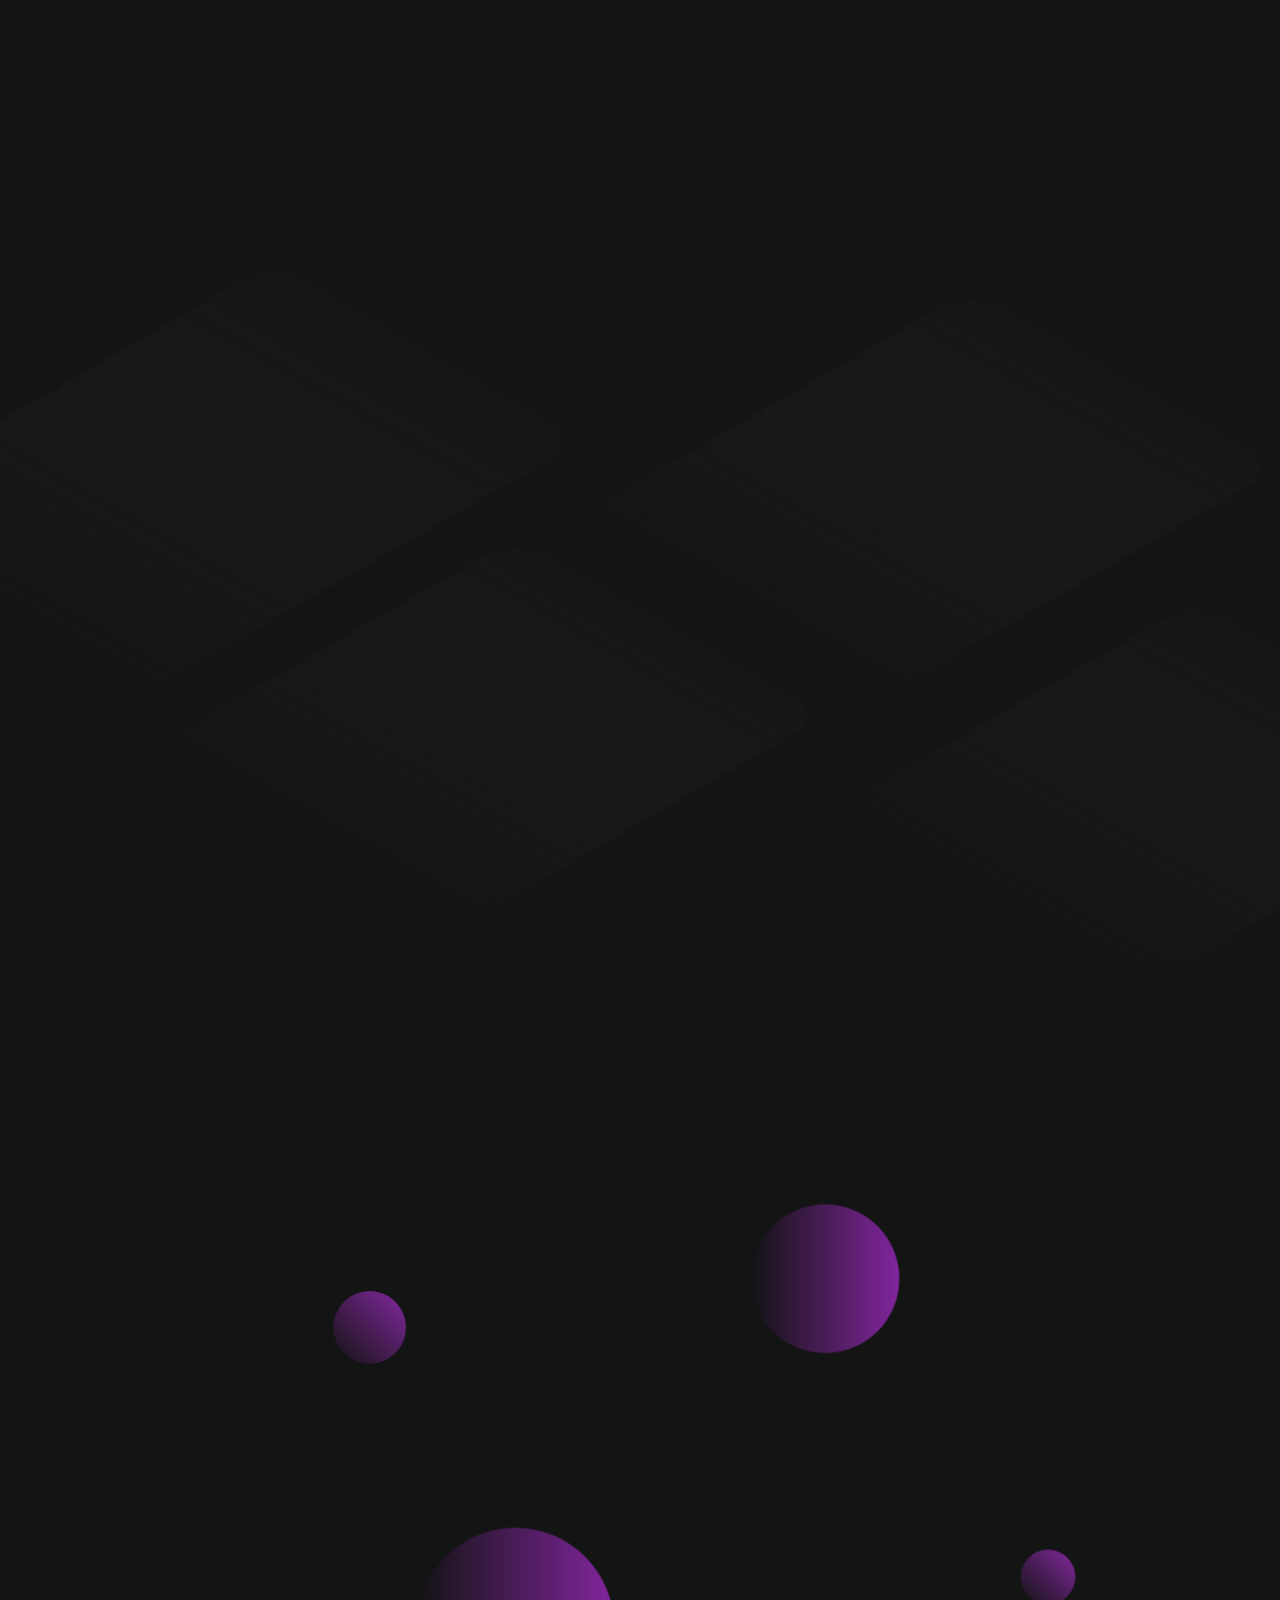
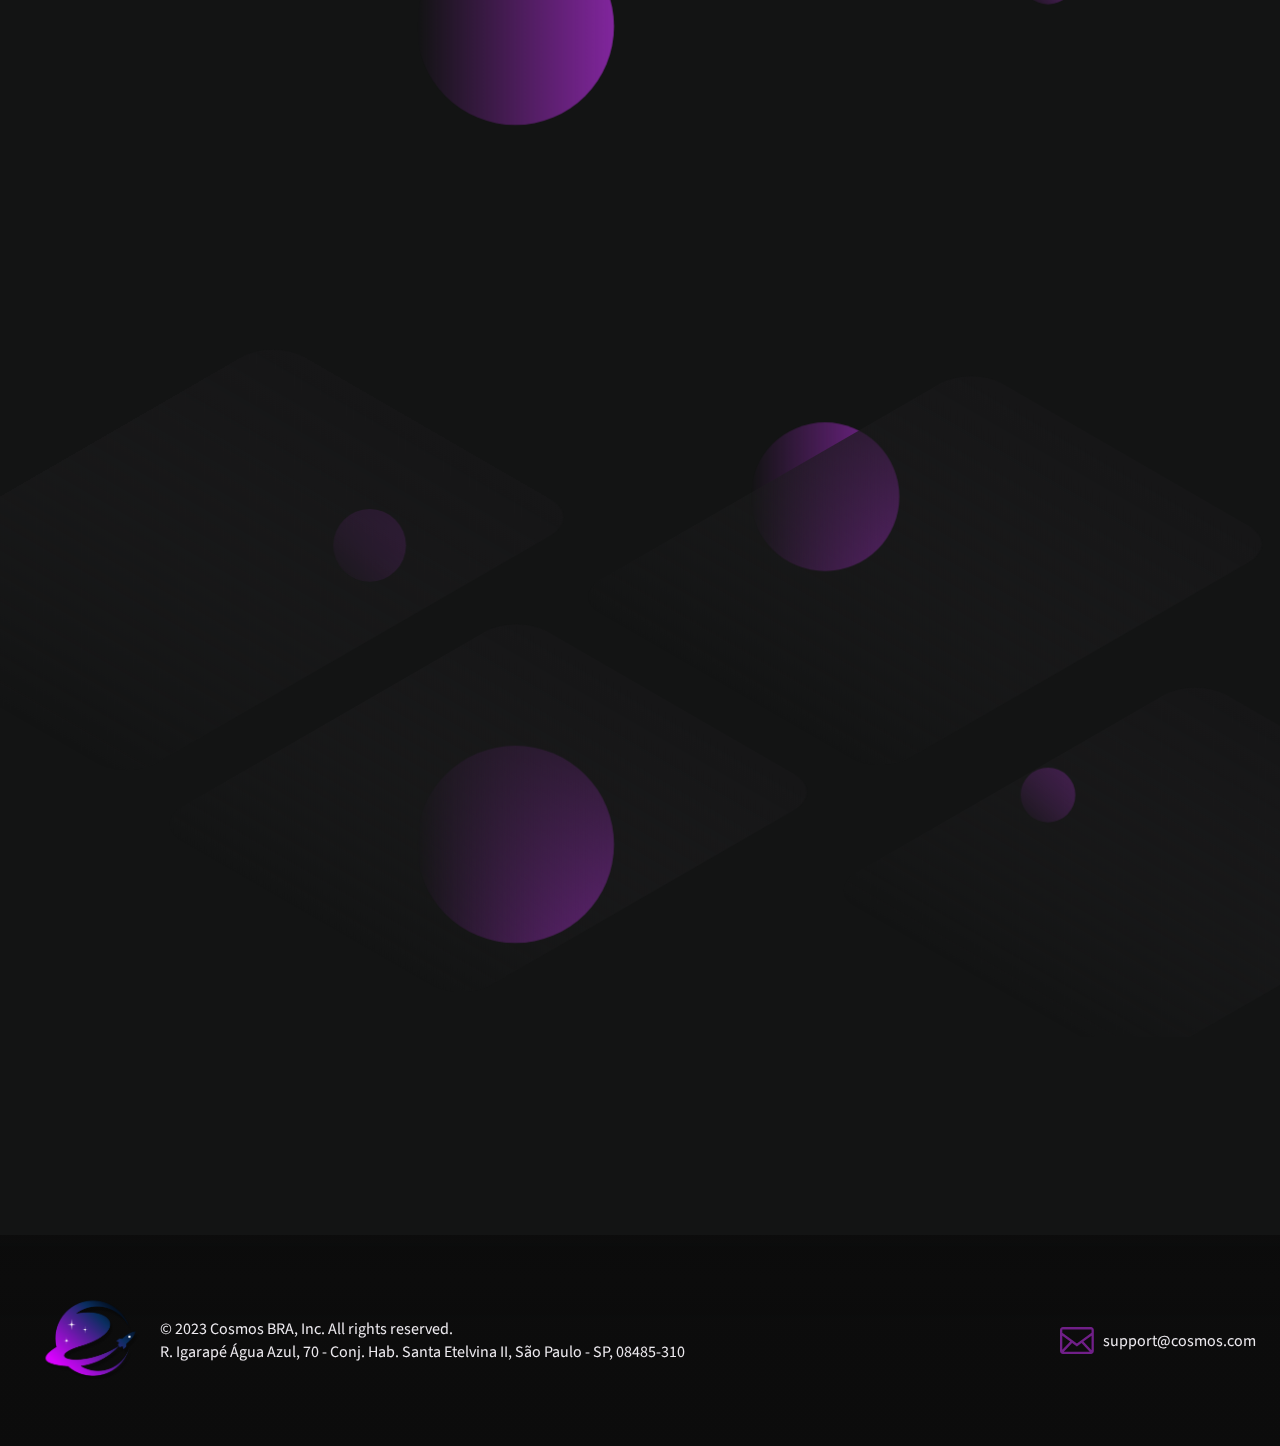
==== commit 7e561557: "site concertado" ====
--- a/Cosmos/index.html
+++ b/Cosmos/index.html
@@ -14,6 +14,7 @@
     <title>Cosmos</title>
     <link rel="stylesheet" href="css/style.css">
     <script src="js/svg-inject.min.js"></script>
+    <script src="js/forms.js"></script>
 </head>
 
 <body>
@@ -66,11 +67,11 @@
     </div>
     <main class="container hero py-5" id="Inicio">
         <div class="flex-item-2 mt-3 py-3" data-aos="fade-up" data-aos-delay="50">
-            <h2>Bem Vindo ao Cosmos!</h2>
-            <h5 class="my-2">Onde sempres damos um universo de possibilidades.</h5>
+            <h2>Bem Vindo à Cosmos</h2>
+            <h5 class="my-2">Onde o universo de possibilidades tecnologicas se torna realidade!</h5>
             <p>
-                Quer conhecer mais sobre os nós? Arrasta pra baixo! Que á gente te conta<p> 
-                um poquinho sobre a empresa.</p>
+                Descubr nossa história, inovação e soluções.
+                <p>Explore o mundo da Cosmos conosco.</p>
             </p>
             <a href="#Quem-somos"><button class="btn mt-2" type="submit">Conhecer</button></a>
         </div>
@@ -123,20 +124,22 @@
         <section class="container hero py-5 mt-2 mb-3" id="Projetos">
             <div class="flex-item-1 mx-2 py-3" data-aos="fade-up" data-aos-delay="400">
                 <div class="logo-projeto">
-                    <img src="svg/esse-e-o-dj-do-baile.svg" alt="">
+                    <img src="img/esse-e-o-dj-do-baile.png" alt="">
+                    <div class="center-talktech">
+                        <a href="https://youtu.be/XCAGVB7Nn_8?si=gAQV8f9hn1RIcfNl" target="_blank"><button class="btn mt-2" type="submit">Saiba Mais</button></a>
+                    </div>
                 </div>
             </div>
             <div class="flex-item-2 flex-column" data-aos="fade-up" data-aos-delay="250">
-                <h1>Talktech</h1>
-                <p class="mt-2">Nosso aplicatico TalkTech tem como foco trazer informações e chats de corversa para esse nosso mundo de programação,
-                    onde você pode fazer amigos e compartilhar seus códigos, como fosse seu portifolio. Nesse nosso projeto tambem vamos
-                    ficar atualizando com as noticias que acontece na area de programação.
+                <h1>TalkTech</h1>
+                <p class="mt-2">Nós da Cosmos, em colaboração com o Centro Paula Souza (CPS), criamos a TalkTech, uma rede social para Desenvolvedores de Sistemas, que permite interação entre os estudantes do curso.
                 </p>
                 <ul class="list mt-3">
-                    <li class="list-item bg-icon-check"><a>Chats de Conversa para todos os Programadores.</a></li>
-                    <li class="list-item bg-icon-people"><a>Faça amigo e poste seus códigos.</a></li>
-                    <li class="list-item bg-icon-chat"><a>Rede social focada em programadores.</a></li>
-                    <li class="list-item bg-icon-amount-cards"><a>Poste e veja projetos de outras pessoas.</a></li>
+                    <li class="list-item bg-icon-check"><a>Publicações de conteúdo da área.</a></li>
+                    <li class="list-item bg-icon-check"><a>Compartilhamento de arquivos e imagens para disseminar conhecimento.</a></li>
+                    <li class="list-item bg-icon-check"><a>Interatividade atavés de curtidas e comentários</a></li>
+                    <li class="list-item bg-icon-check"><a>Gerenciamento do perfil personalizado</a></li>
+                    <li class="list-item bg-icon-check"><a>Opção de seguir outros perfis para criar conexões e ampliar sua rede de contatos entre os alunos.</a></li>
                 </ul>
             </div>
         </section>
@@ -169,10 +172,10 @@
                         </div>
                         <ul class="sci">
                             <li class="icon bg-icon-inst" >
-                                <a href="https://instagram.com/_aroma_de_chuva?igshid=MzNlNGNkZWQ4Mg=="><img src="svg/icon-insta.svg" alt="" width="24px" height="24px"></a>
-                            </li>
-                            <li class="icon bg-icon-git" >
-                                <a href="https://github.com/CaioXGomes"><img src="svg/icon-github.svg" alt=""></a>
+                                <a target="_blank" rel="noopener" href="https://instagram.com/_aroma_de_chuva?igshid=MzNlNGNkZWQ4Mg=="><img src="svg/icon-insta.svg" alt="" width="24px" height="24px"></a>
+                            </li>
+                            <li class="icon bg-icon-git" >
+                                <a target="_blank" rel="noopener" href="https://github.com/CaioXGomes"><img src="svg/icon-github.svg" alt=""></a>
                             </li>
                         </ul>
                     </div>
@@ -185,10 +188,10 @@
                         </div>
                         <ul class="sci">
                             <li class="icon bg-icon-inst" >
-                                <a href="https://www.instagram.com/edu_4zevedo/"><img src="svg/icon-insta.svg" alt="" width="24px" height="24px"></a>
-                            </li>
-                            <li class="icon bg-icon-git" >
-                                <a href="https://github.com/Edu-Azevedo"><img src="svg/icon-github.svg" alt=""></a>
+                                <a target="_blank" rel="noopener" href="https://www.instagram.com/edu_4zevedo/"><img src="svg/icon-insta.svg" alt="" width="24px" height="24px"></a>
+                            </li>
+                            <li class="icon bg-icon-git" >
+                                <a target="_blank" rel="noopener" href="https://github.com/Edu-Azevedo"><img src="svg/icon-github.svg" alt=""></a>
                             </li>
                         </ul>
                     </div>
@@ -201,10 +204,10 @@
                         </div>
                         <ul class="sci">
                             <li class="icon bg-icon-inst" >
-                                <a href="https://www.instagram.com/gabriel_g0es/"><img src="svg/icon-insta.svg" alt="" width="24px" height="24px"></a>
-                            </li>
-                            <li class="icon bg-icon-git" >
-                                <a href="https://github.com/SrGoes"><img src="svg/icon-github.svg" alt=""></a>
+                                <a target="_blank" rel="noopener" href="https://www.instagram.com/gabriel_g0es/"><img src="svg/icon-insta.svg" alt="" width="24px" height="24px"></a>
+                            </li>
+                            <li class="icon bg-icon-git" >
+                                <a target="_blank" rel="noopener" href="https://github.com/SrGoes"><img src="svg/icon-github.svg" alt=""></a>
                             </li>
                         </ul>
                     </div>
@@ -217,10 +220,10 @@
                         </div>
                         <ul class="sci">
                             <li class="icon bg-icon-inst" >
-                                <a href="https://www.instagram.com/iisis_niina/"><img src="svg/icon-insta.svg" alt="" width="24px" height="24px"></a>
-                            </li>
-                            <li class="icon bg-icon-git" >
-                                <a href="https://github.com/Isis-Nina"><img src="svg/icon-github.svg" alt=""></a>
+                                <a target="_blank" rel="noopener" href="https://www.instagram.com/iisis_niina/"><img src="svg/icon-insta.svg" alt="" width="24px" height="24px"></a>
+                            </li>
+                            <li class="icon bg-icon-git" >
+                                <a target="_blank" rel="noopener" href="https://github.com/Isis-Nina"><img src="svg/icon-github.svg" alt=""></a>
                             </li>
                         </ul>
                     </div>
@@ -233,10 +236,10 @@
                         </div>
                         <ul class="sci">
                             <li class="icon bg-icon-inst" >
-                                <a href="https://instagram.com/kennedy.gnunes?igshid=MzNlNGNkZWQ4Mg=="><img src="svg/icon-insta.svg" alt="" width="24px" height="24px"></a>
-                            </li>
-                            <li class="icon bg-icon-git" >
-                                <a href="github.com/kennedygnunes"><img src="svg/icon-github.svg" alt=""></a>
+                                <a target="_blank" rel="noopener" href="https://instagram.com/kennedy.gnunes?igshid=MzNlNGNkZWQ4Mg=="><img src="svg/icon-insta.svg" alt="" width="24px" height="24px"></a>
+                            </li>
+                            <li class="icon bg-icon-git" >
+                                <a target="_blank" rel="noopener" href="github.com/kennedygnunes"><img src="svg/icon-github.svg" alt=""></a>
                             </li>
                         </ul>
                     </div>
@@ -249,10 +252,10 @@
                         </div>
                         <ul class="sci">
                             <li class="icon bg-icon-inst" >
-                                <a href="https://www.instagram.com/leroo_leo/"><img src="svg/icon-insta.svg" alt="" width="24px" height="24px"></a>
-                            </li>
-                            <li class="icon bg-icon-git" >
-                                <a href="https://github.com/LeonardoPSilva1"><img src="svg/icon-github.svg" alt=""></a>
+                                <a target="_blank" rel="noopener" href="https://www.instagram.com/leroo_leo/"><img src="svg/icon-insta.svg" alt="" width="24px" height="24px"></a>
+                            </li>
+                            <li class="icon bg-icon-git" >
+                                <a target="_blank" rel="noopener" href="https://github.com/LeonardoPSilva1"><img src="svg/icon-github.svg" alt=""></a>
                             </li>
                         </ul>
                     </div>
@@ -260,15 +263,15 @@
                         <div class="content">
                             <div class="imgBx mb-2"><img class="img-Devs" src="img/lucas.jpeg" alt=""></div>
                             <div class="contentTx">
-                                <h4 class="txt-devs">Lucas Ferreira Chagas <br> <span class="devs-func"> Designer </span></h4>
-                            </div>    
-                        </div>
-                        <ul class="sci">
-                            <li class="icon bg-icon-inst" >
-                                <a href=""><img src="svg/icon-insta.svg" alt="" width="24px" height="24px"></a>
-                            </li>
-                            <li class="icon bg-icon-git" >
-                                <a href="https://github.com/LucasFerreiraETEC"><img src="svg/icon-github.svg" alt=""></a>
+                                <h4 class="txt-devs">Lucas Ferreira Chagas <br> <span class="devs-func"> DBA </span></h4>
+                            </div>    
+                        </div>
+                        <ul class="sci">
+                            <li class="icon bg-icon-inst" >
+                                <a target="_blank" rel="noopener" href=""><img src="svg/icon-insta.svg" alt="" width="24px" height="24px"></a>
+                            </li>
+                            <li class="icon bg-icon-git" >
+                                <a target="_blank" rel="noopener" href="https://github.com/LucasFerreiraETEC"><img src="svg/icon-github.svg" alt=""></a>
                             </li>
                         </ul>
                     </div>
@@ -281,10 +284,10 @@
                         </div>
                         <ul class="sci">
                             <li class="icon bg-icon-inst" >
-                                <a href="https://www.instagram.com/magk__k/"><img src="svg/icon-insta.svg" alt="" width="24px" height="24px"></a>
-                            </li>
-                            <li class="icon bg-icon-git" >
-                                <a href="https://github.com/Magno-Souza"><img src="svg/icon-github.svg" alt=""></a>
+                                <a target="_blank" rel="noopener" href="https://www.instagram.com/magk__k/"><img src="svg/icon-insta.svg" alt="" width="24px" height="24px"></a>
+                            </li>
+                            <li class="icon bg-icon-git" >
+                                <a target="_blank" rel="noopener" href="https://github.com/Magno-Souza"><img src="svg/icon-github.svg" alt=""></a>
                             </li>
                         </ul>
                     </div>
@@ -297,10 +300,10 @@
                         </div>
                         <ul class="sci">
                             <li class="icon bg-icon-inst" >
-                                <a href="https://www.instagram.com/victinf_/"><img src="svg/icon-insta.svg" alt="" width="24px" height="24px"></a>
-                            </li>
-                            <li class="icon bg-icon-git" >
-                                <a href=""><img src="svg/icon-github.svg" alt=""></a>
+                                <a target="_blank" rel="noopener" href="https://www.instagram.com/victinf_/"><img src="svg/icon-insta.svg" alt="" width="24px" height="24px"></a>
+                            </li>
+                            <li class="icon bg-icon-git" >
+                                <a target="_blank" rel="noopener" href=""><img src="svg/icon-github.svg" alt=""></a>
                             </li>
                         </ul>
                     </div>
@@ -313,10 +316,10 @@
                         </div>
                         <ul class="sci">
                             <li class="icon bg-icon-inst" >
-                                <a href="https://instagram.com/viniz_ruiz?igshid=MzNlNGNkZWQ4Mg=="><img src="svg/icon-insta.svg" alt="" width="24px" height="24px"></a>
-                            </li>
-                            <li class="icon bg-icon-git" >
-                                <a href="https://github.com/ViniRuizX"><img src="svg/icon-github.svg" alt=""></a>
+                                <a target="_blank" rel="noopener" href="https://instagram.com/viniz_ruiz?igshid=MzNlNGNkZWQ4Mg=="><img src="svg/icon-insta.svg" alt="" width="24px" height="24px"></a>
+                            </li>
+                            <li class="icon bg-icon-git" >
+                                <a target="_blank" rel="noopener" href="https://github.com/ViniRuizX"><img src="svg/icon-github.svg" alt=""></a>
                             </li>
                         </ul>
                     </div>
@@ -329,10 +332,10 @@
                         </div>
                         <ul class="sci">
                             <li class="icon bg-icon-inst" >
-                                <a href="https://instagram.com/yolandzx?igshid=MzNlNGNkZWQ4Mg=="><img src="svg/icon-insta.svg" alt="" width="24px" height="24px"></a>
-                            </li>
-                            <li class="icon bg-icon-git" >
-                                <a href=""><img src="svg/icon-github.svg" alt=""></a>
+                                <a target="_blank" rel="noopener" href="https://instagram.com/yolandzx?igshid=MzNlNGNkZWQ4Mg=="><img src="svg/icon-insta.svg" alt="" width="24px" height="24px"></a>
+                            </li>
+                            <li class="icon bg-icon-git" >
+                                <a target="_blank" rel="noopener" href=""><img src="svg/icon-github.svg" alt=""></a>
                             </li>
                         </ul>
                     </div>
@@ -348,10 +351,9 @@
     
         <section class="container pb-4 mt-4 flex-start-top pt-5" id="Fale-conosco">
             <div class="flex-item-1 ml-2 mr-5 py-3" data-aos="fade-up" data-aos-delay="300">
-                <h1>Formulário</h1>
+                <h1>Fale Conosco</h1>
                 <p>
-                    Preencha o formulário para enviar um email para a Cosmos, 
-                    entre em contato conosco caso tenha algum proplema ou para outros fins. Agradecemos sua preferecia e contato!
+                    Estamos aqui para ouvir você. Entre em contato conosco, preencha o formulário e compartilhe suas dúvidas, sugestões ou comentários. Teremos o prazer em ajudar!
                 </p>
                 <h2 class="mt-3 ml-1" style="font-size: medium;">Suporte</h2>
                 <div class="flex-start">
@@ -360,7 +362,8 @@
                     </ul>
                 </div>
             </div>
-            <form class="formulario flex-item-1" method="POST" autocomplete="off" data-aos="fade-up" data-aos-delay="350">
+            <!--Formulariooooooooooooooooooo-->
+            <form class="formulario flex-item-1" method="POST" autocomplete="off" data-aos="fade-up" data-aos-delay="350" action="https://formsubmit.co/cosmos.projectec@gmail.com" data-form>
 
                 <div class="titulo">
                 <h5>Fale Conosco</h5>
@@ -372,8 +375,8 @@
                 </div>
                 
                 <div class="textfild">
-                <h2 class="mb-1" style="font-size: medium;">Email:</h2>
-                <input class="input" id="email" name="email" type="email" placeholder="Email" required autocomplete="off">
+                <h2 class="mb-1" style="font-size: medium;">E-mail:</h2>
+                <input class="input" id="email" name="email" type="email" placeholder="E-mail" required autocomplete="off">
                 </div>
         
                 <div class="textfild">
@@ -385,8 +388,12 @@
                     <h2 class="mb-1" style="font-size: medium;">Mensagem:</h2>
                     <textarea class="" id="mensagem" name="mensagem" placeholder="Digite sua Mensagem" cols="30" rows="10" required autocomplete="off"></textarea>
                 </div>
+
+                <input type="hidden" name="_captcha" value="false">
+
+                <input type="hidden" name="_next" value="http://127.0.0.1:5500/index.html">
         
-                <button class="btn" type="submit">Enviar</button>
+                <button class="btn" type="submit" data-button>Enviar</button>
         
             </form>
 
@@ -400,14 +407,20 @@
             <div class="footer-flex-1">
                 <img src="img/logo.png" style="max-width: 120px;" class="mx-1" loading="lazy"
                     onload="SVGInject(this)" />
-                <p>
-                    Cosmos
+                <div class="flex-column">
+                    <p>
+                        © 2023 Cosmos BRA, Inc. All rights reserved.
+                    </p>
+                   <a>
                     R. Igarapé Água Azul, 70 - Conj. Hab. Santa Etelvina II, São Paulo - SP, 08485-310
-                </p>
+                </a> 
+            </div>
             </div>
             <div class="footer-flex-2">
                 <img src="svg/icon-email.svg" class="mx-1" loading="lazy" onload="SVGInject(this)" />
                 <a>support@cosmos.com</a>
+                
+                
             </div>
         </section>
     </footer>
@@ -416,6 +429,7 @@
     <!---========= JS =========-->
     <script src="https://unpkg.com/swiper/swiper-bundle.min.js"></script>
     <script src="https://unpkg.com/aos@2.3.1/dist/aos.js"></script>
+    <script src="../assets/js/sweetalert.js" defer></script>
     <script>
         AOS.init();
       </script>
--- a/Cosmos/css/style.css
+++ b/Cosmos/css/style.css
@@ -105,8 +105,8 @@
   display: flex;
   list-style: none;
   position: relative;
-  padding: 8px 8px 8px 54px;
-  margin-bottom: 48px;
+  padding: 4px 4px 4px 50px;
+  margin-bottom: 36px;
 }
 .list-item::after {
   content: "";
@@ -493,6 +493,12 @@
   transform: scale(1.03);
 }
 
+.center-talktech {
+  width: 100%;
+  display: flex;
+  justify-content: center;
+}
+
 .s-0 {
   margin: 0;
   padding: 0;
@@ -1164,8 +1170,8 @@
   transition: 0.5s ease;
   cursor: pointer;
   filter: drop-shadow(0px 16px 24px rgba(169, 80, 196, 0.25));
-  width: 30px;
-  height: 30px;
+  width: 26px;
+  height: 26px;
   top: 4px;
   left: 8px;
 }
@@ -1178,8 +1184,8 @@
   background-size: cover;
   transition: 0.5s ease;
   cursor: pointer;
-  width: 30px;
-  height: 30px;
+  width: 26px;
+  height: 26px;
   top: 2px;
   left: 8px;
 }
@@ -1192,8 +1198,8 @@
   background-size: cover;
   transition: 0.5s ease;
   cursor: pointer;
-  width: 30px;
-  height: 30px;
+  width: 26px;
+  height: 26px;
   top: 2px;
   left: 8px;
 }
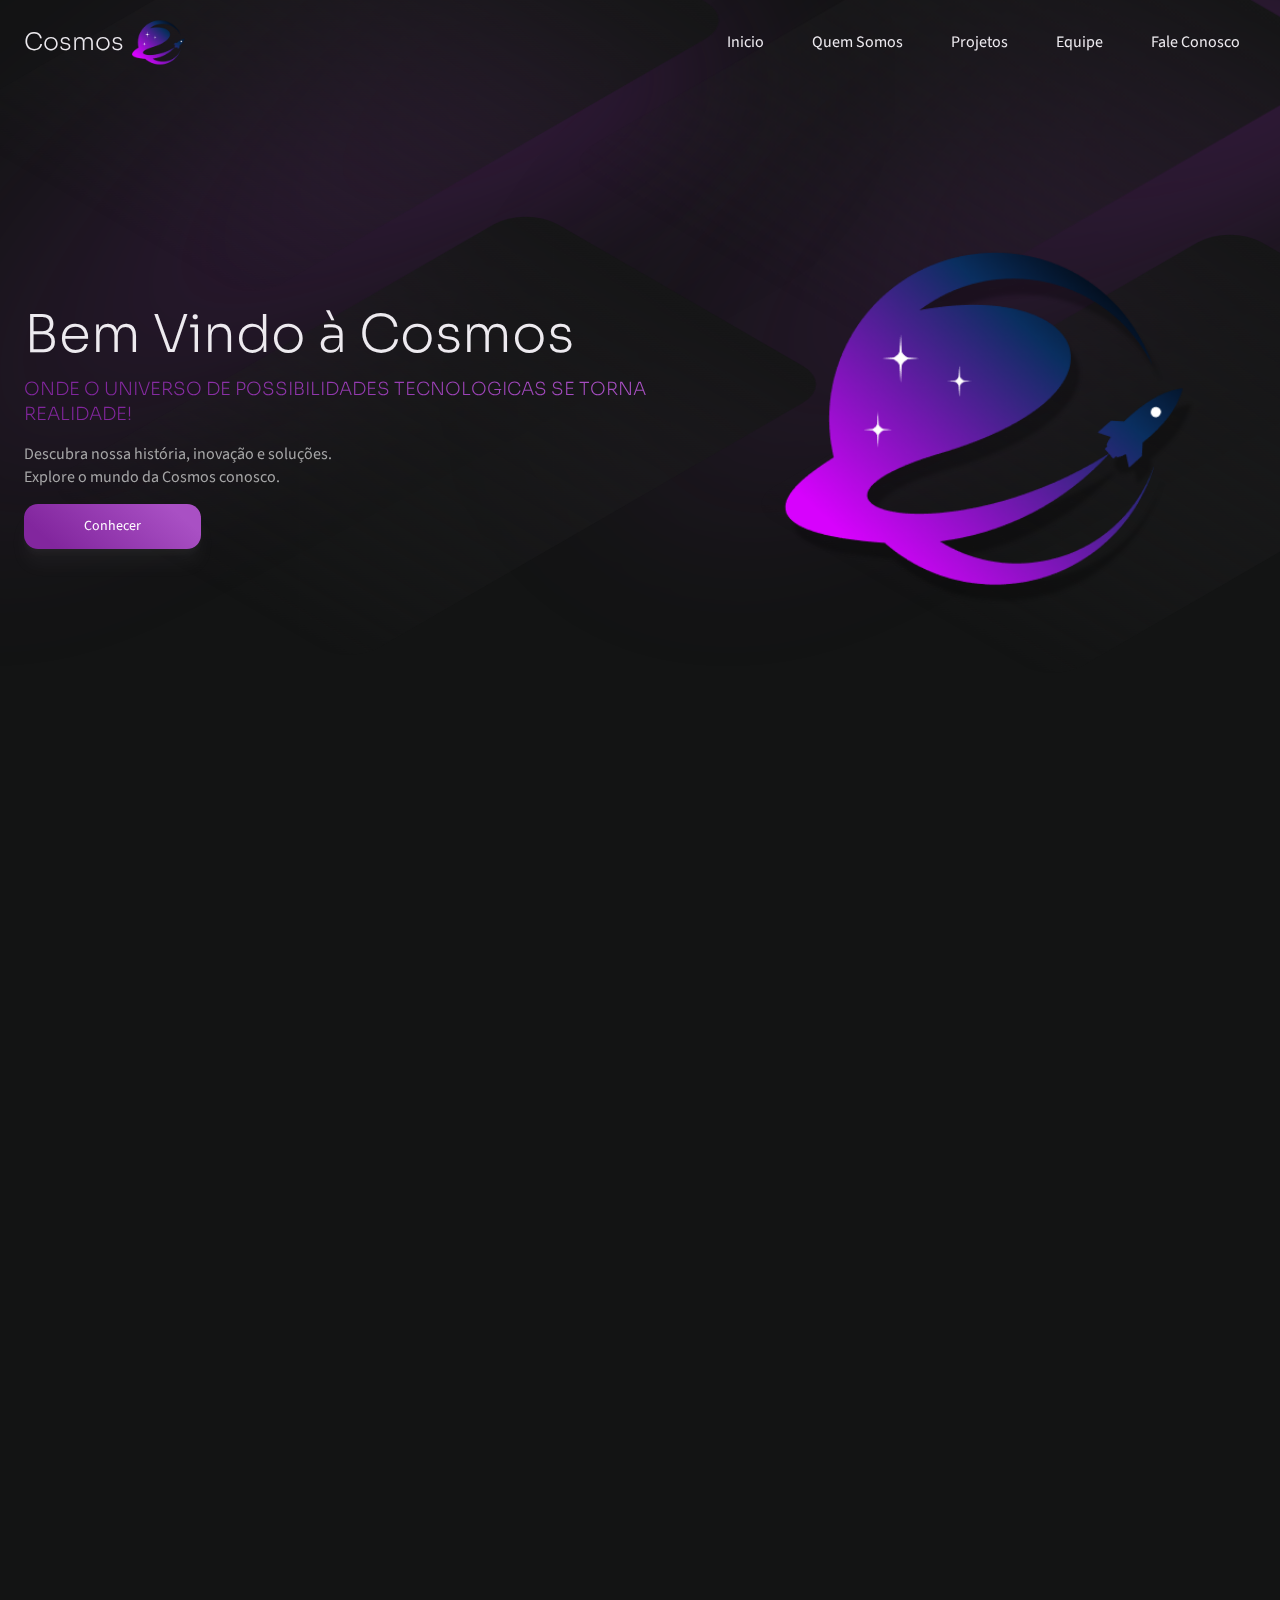
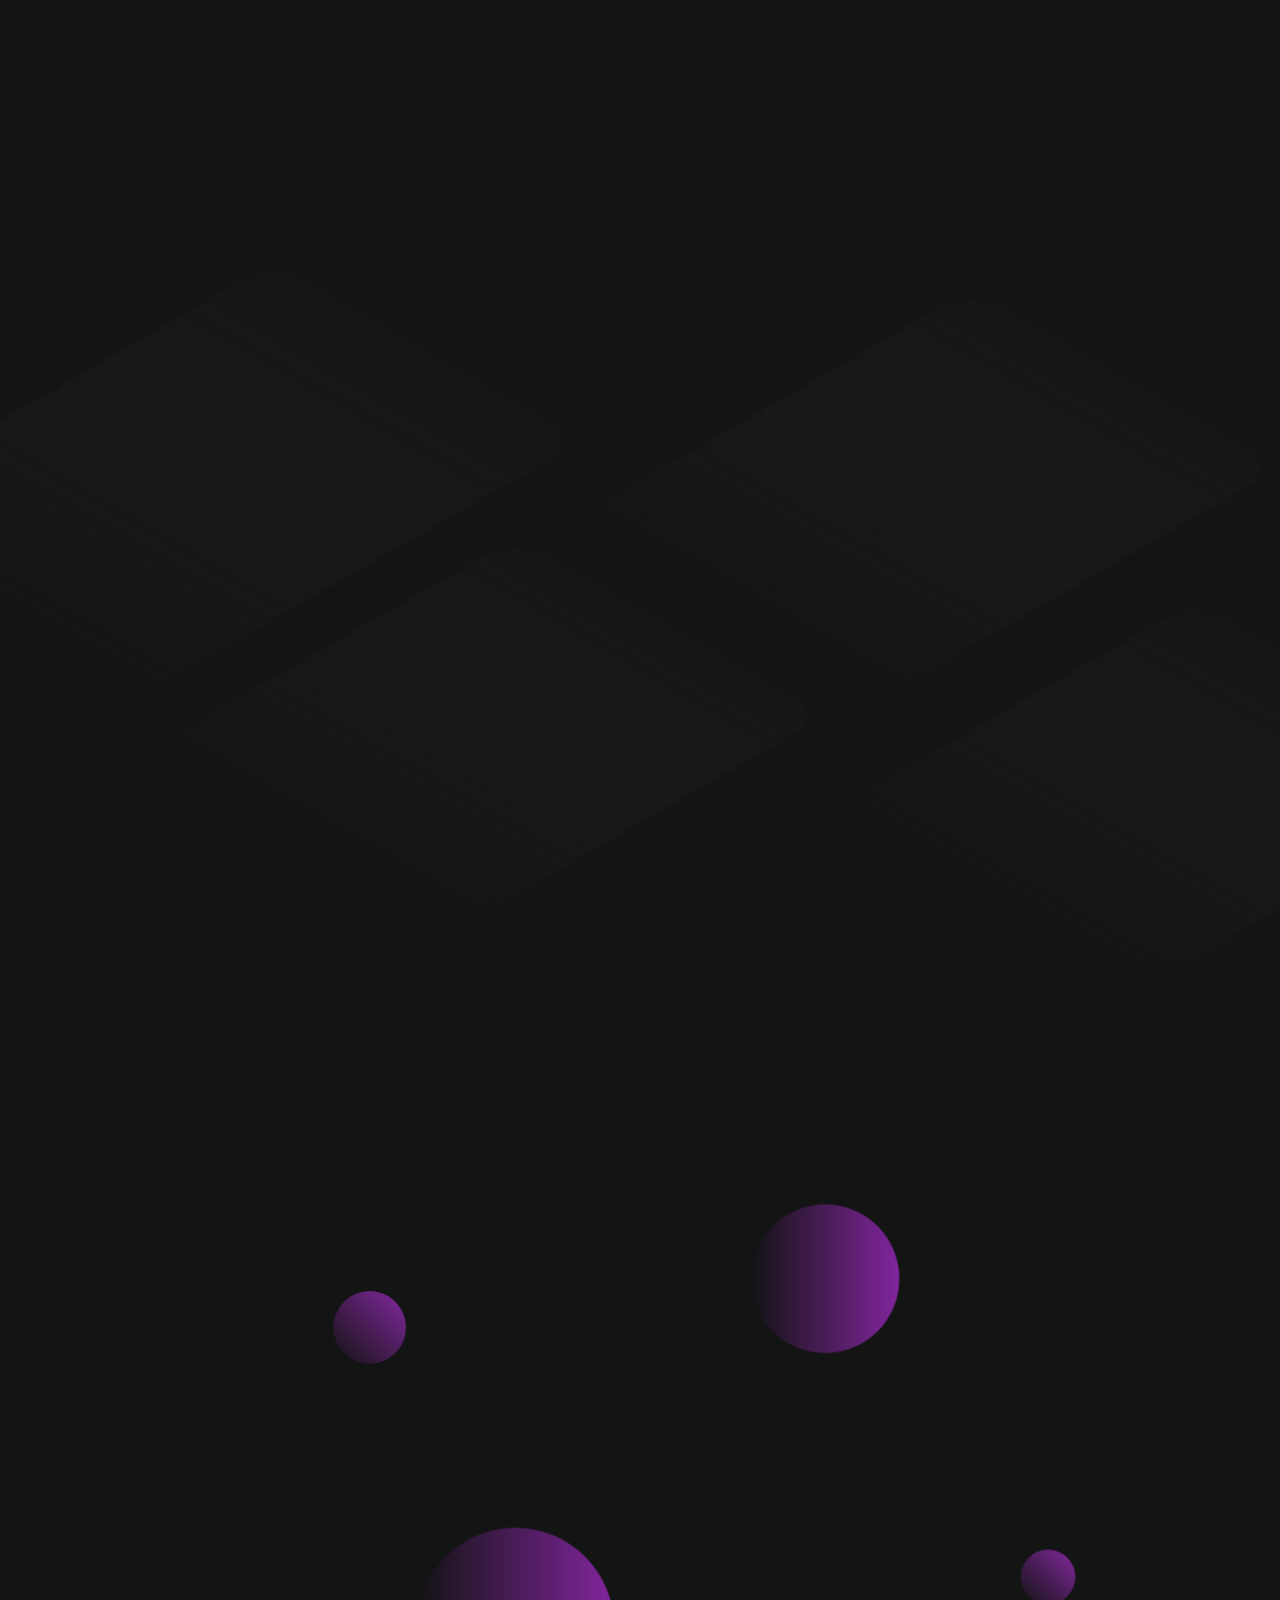
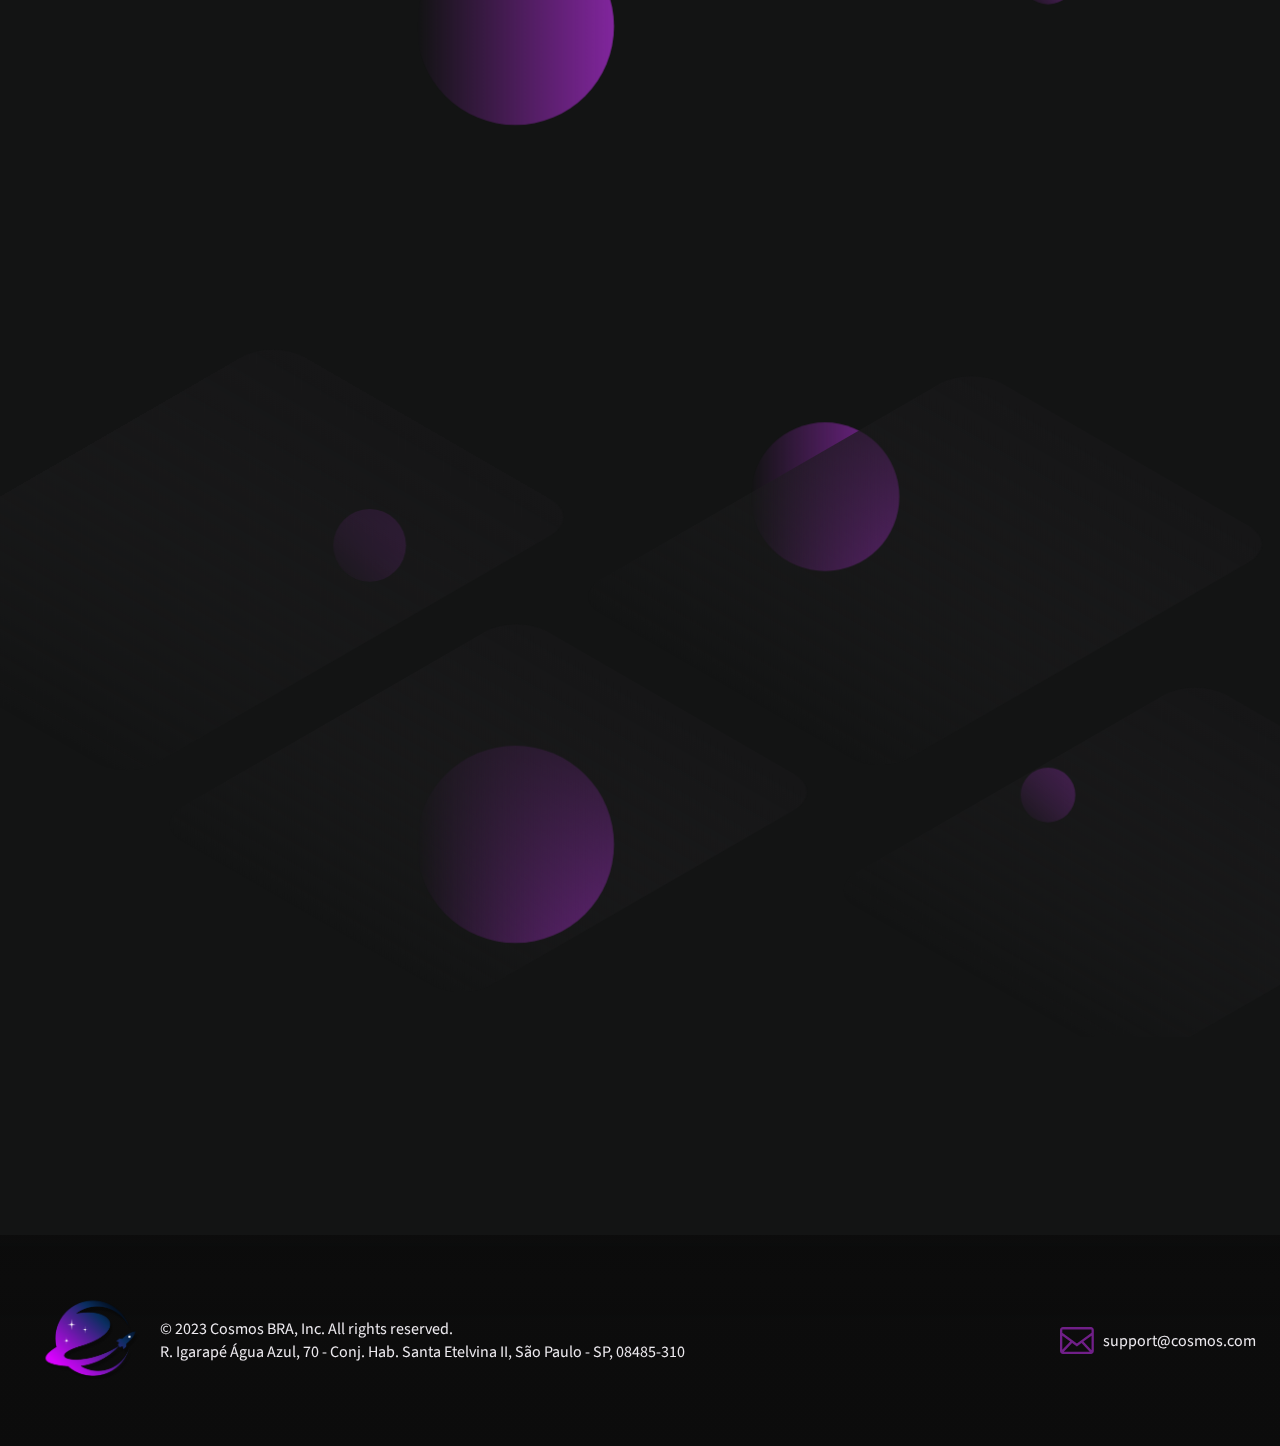
==== commit f815934c: "errei fui mlk" ====
--- a/Cosmos/index.html
+++ b/Cosmos/index.html
@@ -70,7 +70,7 @@
             <h2>Bem Vindo à Cosmos</h2>
             <h5 class="my-2">Onde o universo de possibilidades tecnologicas se torna realidade!</h5>
             <p>
-                Descubr nossa história, inovação e soluções.
+                Descubra nossa história, inovação e soluções.
                 <p>Explore o mundo da Cosmos conosco.</p>
             </p>
             <a href="#Quem-somos"><button class="btn mt-2" type="submit">Conhecer</button></a>
